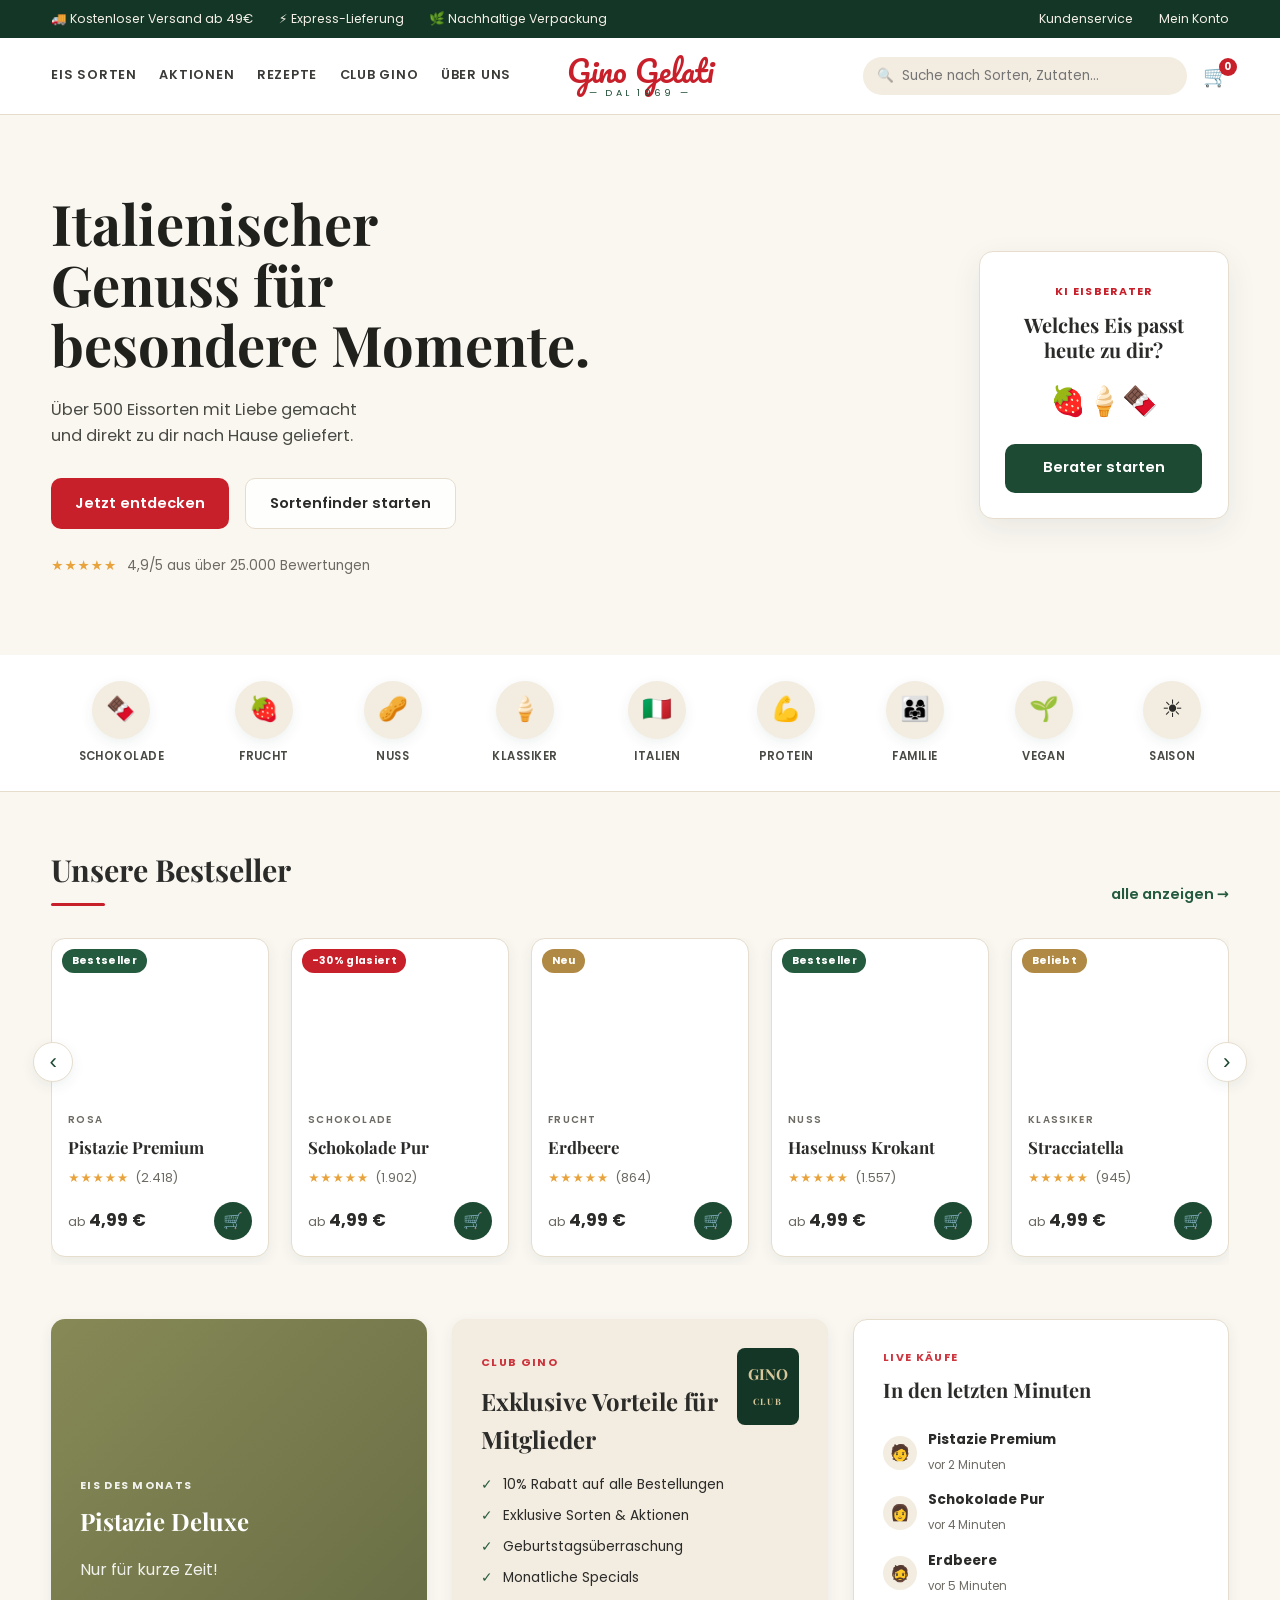
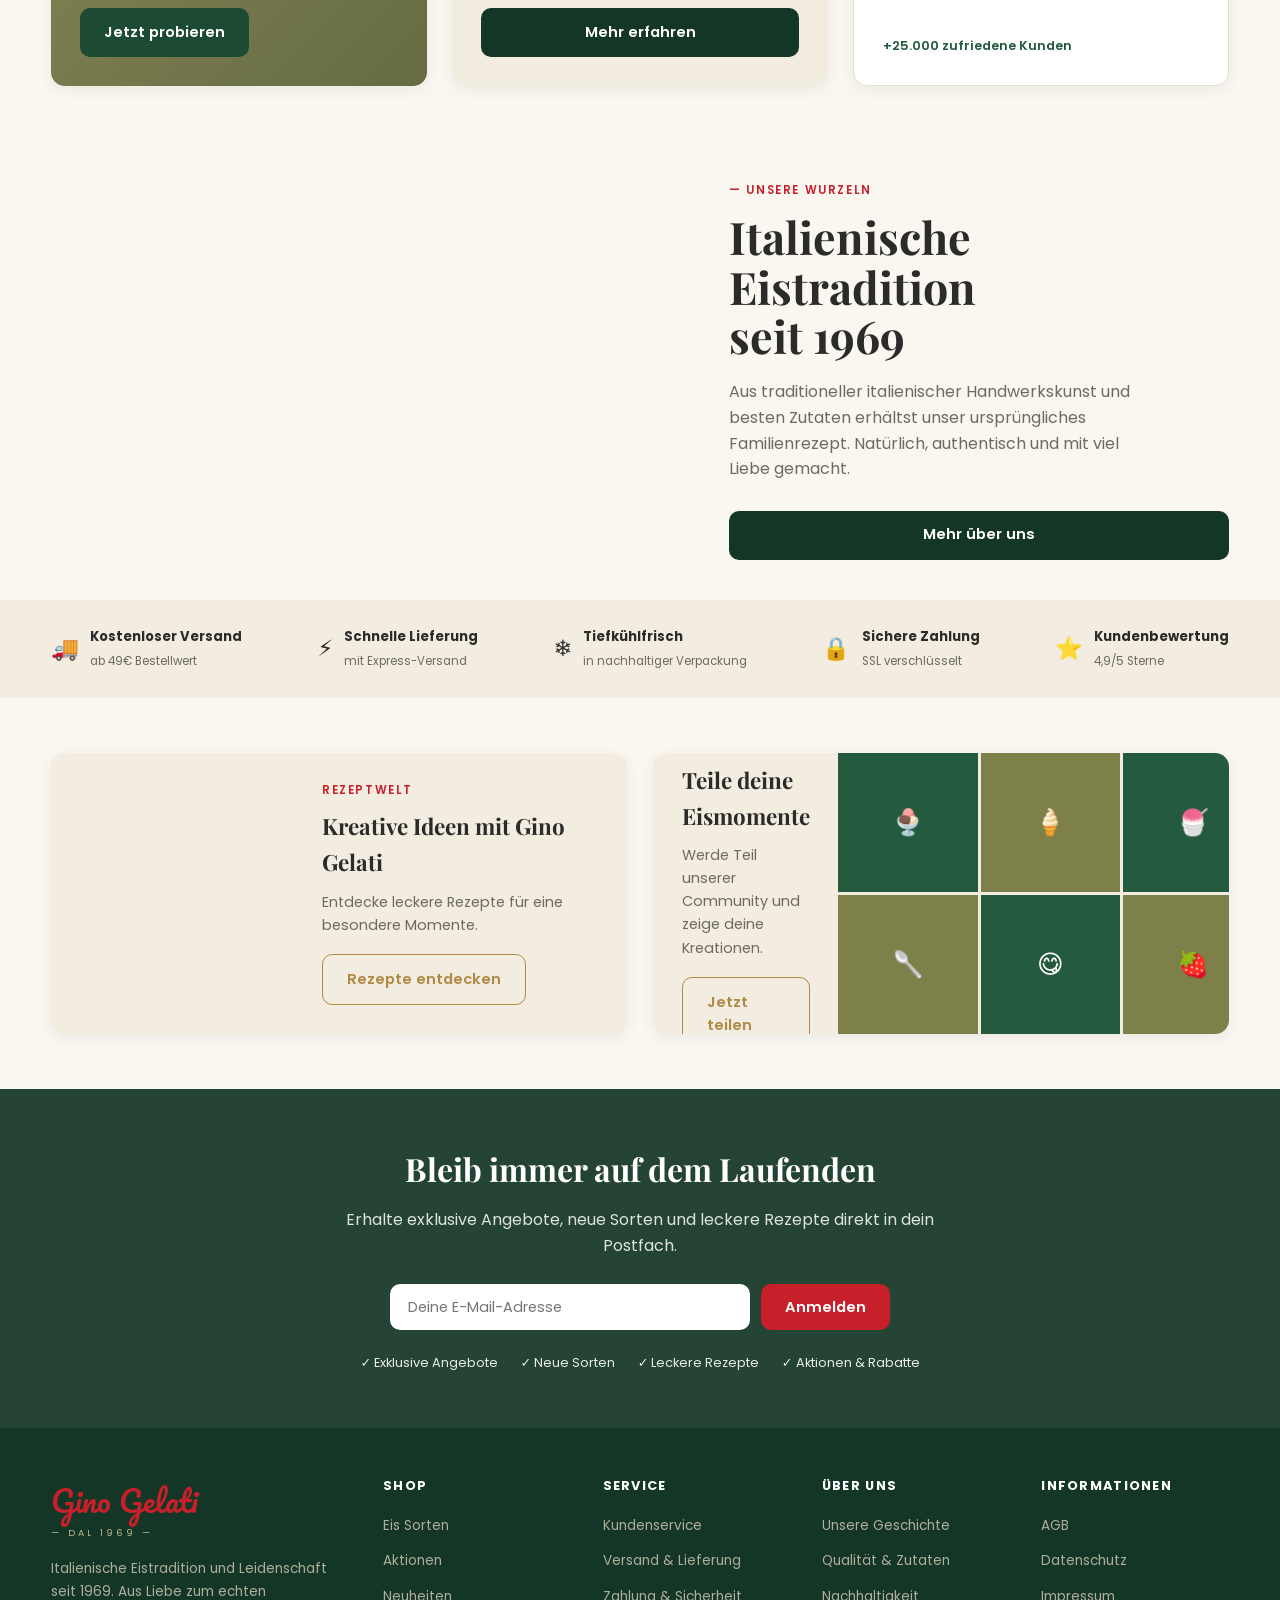
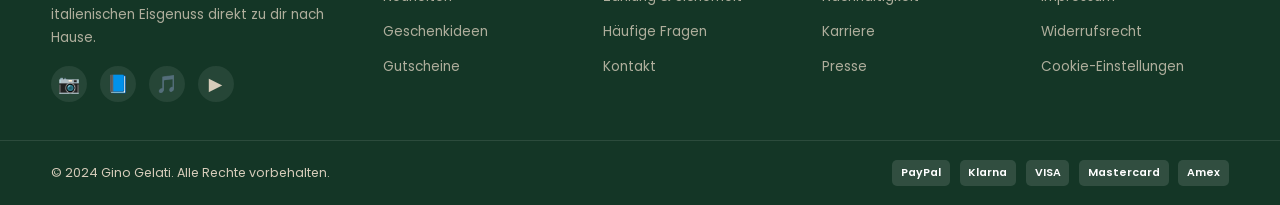
==== index.html @ d96303a2 "Baue Gino-Gelati-Startseite nach Designvorlage - Topbar, Header mit Logo, Navigation, Suche und Ware" ====
<!DOCTYPE html>
<html lang="de">
<head>
  <meta charset="UTF-8" />
  <meta name="viewport" content="width=device-width, initial-scale=1.0" />
  <title>Gino Gelati – Italienischer Genuss für besondere Momente</title>
  <meta name="description" content="Über 500 Eissorten mit Liebe gemacht und direkt zu dir nach Hause geliefert. Italienische Eistradition seit 1969." />
  <link rel="preconnect" href="https://fonts.googleapis.com" />
  <link rel="preconnect" href="https://fonts.gstatic.com" crossorigin />
  <link href="https://fonts.googleapis.com/css2?family=Pacifico&family=Playfair+Display:ital,wght@0,500;0,600;0,700;0,800;1,500&family=Poppins:wght@300;400;500;600;700&display=swap" rel="stylesheet" />
  <link rel="stylesheet" href="styles.css" />
</head>
<body>

  <!-- ===================== TOP BAR ===================== -->
  <div class="topbar">
    <div class="container topbar__inner">
      <ul class="topbar__left">
        <li>🚚 Kostenloser Versand ab 49€</li>
        <li>⚡ Express-Lieferung</li>
        <li>🌿 Nachhaltige Verpackung</li>
      </ul>
      <ul class="topbar__right">
        <li><a href="#">Kundenservice</a></li>
        <li><a href="#">Mein Konto</a></li>
      </ul>
    </div>
  </div>

  <!-- ===================== HEADER ===================== -->
  <header class="header">
    <div class="container header__inner">
      <button class="header__burger" aria-label="Menü öffnen" id="burger">
        <span></span><span></span><span></span>
      </button>

      <nav class="mainnav" id="mainnav">
        <a href="#">Eis Sorten</a>
        <a href="#">Aktionen</a>
        <a href="#">Rezepte</a>
        <a href="#">Club Gino</a>
        <a href="#">Über uns</a>
      </nav>

      <a href="#" class="logo">
        <span class="logo__name">Gino Gelati</span>
        <span class="logo__sub">— DAL 1969 —</span>
      </a>

      <div class="header__right">
        <form class="search" role="search">
          <span class="search__icon">🔍</span>
          <input type="search" placeholder="Suche nach Sorten, Zutaten…" aria-label="Suche" />
        </form>
        <button class="cart" aria-label="Warenkorb">
          🛒<span class="cart__badge" id="cartBadge">0</span>
        </button>
      </div>
    </div>
  </header>

  <!-- ===================== HERO ===================== -->
  <section class="hero">
    <div class="hero__media" role="img" aria-label="Eisbecher mit Pistazien und Erdbeeren"></div>
    <div class="container hero__inner">
      <div class="hero__content">
        <h1 class="hero__title">Italienischer<br />Genuss für<br />besondere Momente.</h1>
        <p class="hero__text">Über 500 Eissorten mit Liebe gemacht<br />und direkt zu dir nach Hause geliefert.</p>
        <div class="hero__actions">
          <a href="#" class="btn btn--red">Jetzt entdecken</a>
          <a href="#" class="btn btn--ghost">Sortenfinder starten</a>
        </div>
        <div class="hero__rating">
          <span class="stars">★★★★★</span>
          <span>4,9/5 aus über 25.000 Bewertungen</span>
        </div>
      </div>

      <aside class="aicard">
        <span class="aicard__tag">KI Eisberater</span>
        <h3 class="aicard__title">Welches Eis passt heute zu dir?</h3>
        <div class="aicard__emoji">🍓🍦🍫</div>
        <a href="#" class="btn btn--green btn--block">Berater starten</a>
      </aside>
    </div>
  </section>

  <!-- ===================== CATEGORIES ===================== -->
  <section class="cats">
    <div class="container cats__inner">
      <a class="cat" href="#"><span class="cat__icon">🍫</span><span class="cat__label">Schokolade</span></a>
      <a class="cat" href="#"><span class="cat__icon">🍓</span><span class="cat__label">Frucht</span></a>
      <a class="cat" href="#"><span class="cat__icon">🥜</span><span class="cat__label">Nuss</span></a>
      <a class="cat" href="#"><span class="cat__icon">🍦</span><span class="cat__label">Klassiker</span></a>
      <a class="cat" href="#"><span class="cat__icon">🇮🇹</span><span class="cat__label">Italien</span></a>
      <a class="cat" href="#"><span class="cat__icon">💪</span><span class="cat__label">Protein</span></a>
      <a class="cat" href="#"><span class="cat__icon">👨‍👩‍👧</span><span class="cat__label">Familie</span></a>
      <a class="cat" href="#"><span class="cat__icon">🌱</span><span class="cat__label">Vegan</span></a>
      <a class="cat" href="#"><span class="cat__icon">☀️</span><span class="cat__label">Saison</span></a>
    </div>
  </section>

  <!-- ===================== BESTSELLER ===================== -->
  <section class="section bestseller">
    <div class="container">
      <div class="section__head">
        <h2 class="section__title">Unsere Bestseller</h2>
        <a href="#" class="section__link">alle anzeigen →</a>
      </div>

      <div class="carousel">
        <button class="carousel__arrow carousel__arrow--prev" aria-label="Zurück" id="prevBtn">‹</button>
        <div class="carousel__track" id="track">

          <article class="product">
            <div class="product__media product__media--pistazie">
              <span class="badge badge--green">Bestseller</span>
            </div>
            <div class="product__body">
              <span class="product__cat">ROSA</span>
              <h3 class="product__name">Pistazie Premium</h3>
              <div class="product__rating"><span class="stars">★★★★★</span><span class="product__count">(2.418)</span></div>
              <div class="product__foot">
                <span class="product__price">ab <strong>4,99 €</strong></span>
                <button class="addbtn" aria-label="In den Warenkorb">🛒</button>
              </div>
            </div>
          </article>

          <article class="product">
            <div class="product__media product__media--schoko">
              <span class="badge badge--red">-30% glasiert</span>
            </div>
            <div class="product__body">
              <span class="product__cat">SCHOKOLADE</span>
              <h3 class="product__name">Schokolade Pur</h3>
              <div class="product__rating"><span class="stars">★★★★★</span><span class="product__count">(1.902)</span></div>
              <div class="product__foot">
                <span class="product__price">ab <strong>4,99 €</strong></span>
                <button class="addbtn" aria-label="In den Warenkorb">🛒</button>
              </div>
            </div>
          </article>

          <article class="product">
            <div class="product__media product__media--erdbeere">
              <span class="badge badge--gold">Neu</span>
            </div>
            <div class="product__body">
              <span class="product__cat">FRUCHT</span>
              <h3 class="product__name">Erdbeere</h3>
              <div class="product__rating"><span class="stars">★★★★★</span><span class="product__count">(864)</span></div>
              <div class="product__foot">
                <span class="product__price">ab <strong>4,99 €</strong></span>
                <button class="addbtn" aria-label="In den Warenkorb">🛒</button>
              </div>
            </div>
          </article>

          <article class="product">
            <div class="product__media product__media--haselnuss">
              <span class="badge badge--green">Bestseller</span>
            </div>
            <div class="product__body">
              <span class="product__cat">NUSS</span>
              <h3 class="product__name">Haselnuss Krokant</h3>
              <div class="product__rating"><span class="stars">★★★★★</span><span class="product__count">(1.557)</span></div>
              <div class="product__foot">
                <span class="product__price">ab <strong>4,99 €</strong></span>
                <button class="addbtn" aria-label="In den Warenkorb">🛒</button>
              </div>
            </div>
          </article>

          <article class="product">
            <div class="product__media product__media--stracciatella">
              <span class="badge badge--gold">Beliebt</span>
            </div>
            <div class="product__body">
              <span class="product__cat">KLASSIKER</span>
              <h3 class="product__name">Stracciatella</h3>
              <div class="product__rating"><span class="stars">★★★★★</span><span class="product__count">(945)</span></div>
              <div class="product__foot">
                <span class="product__price">ab <strong>4,99 €</strong></span>
                <button class="addbtn" aria-label="In den Warenkorb">🛒</button>
              </div>
            </div>
          </article>

        </div>
        <button class="carousel__arrow carousel__arrow--next" aria-label="Weiter" id="nextBtn">›</button>
      </div>
    </div>
  </section>

  <!-- ===================== THREE FEATURE CARDS ===================== -->
  <section class="section feature3">
    <div class="container feature3__grid">

      <div class="fcard fcard--month">
        <span class="fcard__tag">Eis des Monats</span>
        <h3 class="fcard__title">Pistazie Deluxe</h3>
        <p class="fcard__sub">Nur für kurze Zeit!</p>
        <a href="#" class="btn btn--green">Jetzt probieren</a>
      </div>

      <div class="fcard fcard--club">
        <div class="club__head">
          <div>
            <span class="fcard__tag fcard__tag--dark">Club Gino</span>
            <h3 class="fcard__title fcard__title--dark">Exklusive Vorteile für Mitglieder</h3>
          </div>
          <div class="club__card">GINO<br><small>CLUB</small></div>
        </div>
        <ul class="club__list">
          <li>10% Rabatt auf alle Bestellungen</li>
          <li>Exklusive Sorten &amp; Aktionen</li>
          <li>Geburtstagsüberraschung</li>
          <li>Monatliche Specials</li>
        </ul>
        <a href="#" class="btn btn--dark">Mehr erfahren</a>
      </div>

      <div class="fcard fcard--live">
        <span class="fcard__tag fcard__tag--dark">Live Käufe</span>
        <h3 class="fcard__title fcard__title--dark fcard__title--sm">In den letzten Minuten</h3>
        <ul class="live__list">
          <li><span class="live__avatar">🧑</span><div><strong>Pistazie Premium</strong><small>vor 2 Minuten</small></div></li>
          <li><span class="live__avatar">👩</span><div><strong>Schokolade Pur</strong><small>vor 4 Minuten</small></div></li>
          <li><span class="live__avatar">🧔</span><div><strong>Erdbeere</strong><small>vor 5 Minuten</small></div></li>
        </ul>
        <p class="live__foot">+25.000 zufriedene Kunden</p>
      </div>

    </div>
  </section>

  <!-- ===================== ITALIAN TRADITION ===================== -->
  <section class="tradition">
    <div class="container tradition__grid">
      <div class="tradition__media" role="img" aria-label="Italienische Küste"></div>
      <div class="tradition__content">
        <span class="eyebrow">— Unsere Wurzeln</span>
        <h2 class="tradition__title">Italienische<br />Eistradition<br />seit 1969</h2>
        <p class="tradition__text">Aus traditioneller italienischer Handwerkskunst und besten Zutaten erhältst unser ursprüngliches Familienrezept. Natürlich, authentisch und mit viel Liebe gemacht.</p>
        <a href="#" class="btn btn--dark">Mehr über uns</a>
      </div>
    </div>
  </section>

  <!-- ===================== TRUST BAR ===================== -->
  <section class="trust">
    <div class="container trust__inner">
      <div class="trust__item"><span class="trust__icon">🚚</span><div><strong>Kostenloser Versand</strong><small>ab 49€ Bestellwert</small></div></div>
      <div class="trust__item"><span class="trust__icon">⚡</span><div><strong>Schnelle Lieferung</strong><small>mit Express-Versand</small></div></div>
      <div class="trust__item"><span class="trust__icon">❄️</span><div><strong>Tiefkühlfrisch</strong><small>in nachhaltiger Verpackung</small></div></div>
      <div class="trust__item"><span class="trust__icon">🔒</span><div><strong>Sichere Zahlung</strong><small>SSL verschlüsselt</small></div></div>
      <div class="trust__item"><span class="trust__icon">⭐</span><div><strong>Kundenbewertung</strong><small>4,9/5 Sterne</small></div></div>
    </div>
  </section>

  <!-- ===================== RECIPES & COMMUNITY ===================== -->
  <section class="section reccom">
    <div class="container reccom__grid">

      <div class="reccard reccard--recipes">
        <div class="reccard__media reccard__media--recipes"></div>
        <div class="reccard__body">
          <span class="eyebrow">Rezeptwelt</span>
          <h3 class="reccard__title">Kreative Ideen mit Gino Gelati</h3>
          <p>Entdecke leckere Rezepte für eine besondere Momente.</p>
          <a href="#" class="btn btn--outline-gold">Rezepte entdecken</a>
        </div>
      </div>

      <div class="reccard reccard--community">
        <div class="reccard__body">
          <span class="eyebrow">Community</span>
          <h3 class="reccard__title">Teile deine Eismomente</h3>
          <p>Werde Teil unserer Community und zeige deine Kreationen.</p>
          <a href="#" class="btn btn--outline-gold">Jetzt teilen</a>
        </div>
        <div class="reccard__gallery">
          <span>🍨</span><span>🍦</span><span>🍧</span>
          <span>🥄</span><span>😋</span><span>🍓</span>
        </div>
      </div>

    </div>
  </section>

  <!-- ===================== NEWSLETTER ===================== -->
  <section class="newsletter">
    <div class="container newsletter__inner">
      <h2 class="newsletter__title">Bleib immer auf dem Laufenden</h2>
      <p class="newsletter__text">Erhalte exklusive Angebote, neue Sorten und leckere Rezepte direkt in dein Postfach.</p>
      <form class="newsletter__form" onsubmit="return false;">
        <input type="email" placeholder="Deine E-Mail-Adresse" aria-label="E-Mail-Adresse" />
        <button type="submit" class="btn btn--red">Anmelden</button>
      </form>
      <ul class="newsletter__tags">
        <li>✓ Exklusive Angebote</li>
        <li>✓ Neue Sorten</li>
        <li>✓ Leckere Rezepte</li>
        <li>✓ Aktionen &amp; Rabatte</li>
      </ul>
    </div>
  </section>

  <!-- ===================== FOOTER ===================== -->
  <footer class="footer">
    <div class="container footer__top">
      <div class="footer__brand">
        <span class="logo__name logo__name--light">Gino Gelati</span>
        <span class="logo__sub logo__sub--light">— DAL 1969 —</span>
        <p class="footer__desc">Italienische Eistradition und Leidenschaft seit 1969. Aus Liebe zum echten italienischen Eisgenuss direkt zu dir nach Hause.</p>
        <div class="footer__social">
          <a href="#" aria-label="Instagram">📷</a>
          <a href="#" aria-label="Facebook">📘</a>
          <a href="#" aria-label="TikTok">🎵</a>
          <a href="#" aria-label="YouTube">▶️</a>
        </div>
      </div>

      <div class="footer__col">
        <h4>Shop</h4>
        <ul>
          <li><a href="#">Eis Sorten</a></li>
          <li><a href="#">Aktionen</a></li>
          <li><a href="#">Neuheiten</a></li>
          <li><a href="#">Geschenkideen</a></li>
          <li><a href="#">Gutscheine</a></li>
        </ul>
      </div>

      <div class="footer__col">
        <h4>Service</h4>
        <ul>
          <li><a href="#">Kundenservice</a></li>
          <li><a href="#">Versand &amp; Lieferung</a></li>
          <li><a href="#">Zahlung &amp; Sicherheit</a></li>
          <li><a href="#">Häufige Fragen</a></li>
          <li><a href="#">Kontakt</a></li>
        </ul>
      </div>

      <div class="footer__col">
        <h4>Über uns</h4>
        <ul>
          <li><a href="#">Unsere Geschichte</a></li>
          <li><a href="#">Qualität &amp; Zutaten</a></li>
          <li><a href="#">Nachhaltigkeit</a></li>
          <li><a href="#">Karriere</a></li>
          <li><a href="#">Presse</a></li>
        </ul>
      </div>

      <div class="footer__col">
        <h4>Informationen</h4>
        <ul>
          <li><a href="#">AGB</a></li>
          <li><a href="#">Datenschutz</a></li>
          <li><a href="#">Impressum</a></li>
          <li><a href="#">Widerrufsrecht</a></li>
          <li><a href="#">Cookie-Einstellungen</a></li>
        </ul>
      </div>
    </div>

    <div class="footer__bottom">
      <div class="container footer__bottom-inner">
        <p>© 2024 Gino Gelati. Alle Rechte vorbehalten.</p>
        <div class="footer__pay">
          <span>PayPal</span><span>Klarna</span><span>VISA</span><span>Mastercard</span><span>Amex</span>
        </div>
      </div>
    </div>
  </footer>

  <script src="script.js"></script>
</body>
</html>
---- styles.css ----
/* ===================== TOKENS / RESET ===================== */
:root {
  --green-900: #143626;
  --green-800: #1c4a32;
  --green-700: #245a3d;
  --green-600: #2f7049;
  --red: #c8202b;
  --red-dark: #a81824;
  --gold: #b08a45;
  --olive: #7d8049;
  --cream: #faf7f1;
  --cream-2: #f3ece0;
  --cream-3: #ece3d3;
  --ink: #2b2b29;
  --muted: #6c6a63;
  --line: #e6ddcd;
  --star: #e8a33d;
  --radius: 14px;
  --shadow: 0 10px 30px rgba(20, 54, 38, .08);
  --shadow-sm: 0 4px 14px rgba(20, 54, 38, .07);
}

* { margin: 0; padding: 0; box-sizing: border-box; }

html { scroll-behavior: smooth; }

body {
  font-family: 'Poppins', system-ui, sans-serif;
  color: var(--ink);
  background: var(--cream);
  line-height: 1.6;
  -webkit-font-smoothing: antialiased;
}

a { color: inherit; text-decoration: none; }
ul { list-style: none; }
img { max-width: 100%; display: block; }

.container { width: min(1200px, 92%); margin-inline: auto; }

h1, h2, h3, h4, .logo__name { font-family: 'Playfair Display', serif; }

.stars { color: var(--star); letter-spacing: 1px; }

.eyebrow {
  font-size: .72rem; letter-spacing: .14em; text-transform: uppercase;
  color: var(--red); font-weight: 600;
}

/* ===================== BUTTONS ===================== */
.btn {
  display: inline-flex; align-items: center; justify-content: center;
  gap: .5rem; padding: .8rem 1.5rem; border-radius: 10px;
  font-weight: 600; font-size: .92rem; cursor: pointer; border: none;
  transition: transform .15s ease, background .2s ease, color .2s ease;
  font-family: 'Poppins', sans-serif;
}
.btn:hover { transform: translateY(-2px); }
.btn--red { background: var(--red); color: #fff; }
.btn--red:hover { background: var(--red-dark); }
.btn--green { background: var(--green-800); color: #fff; }
.btn--green:hover { background: var(--green-700); }
.btn--dark { background: var(--green-900); color: #fff; }
.btn--ghost { background: rgba(255,255,255,.85); color: var(--ink); border: 1px solid var(--line); }
.btn--outline-gold { background: transparent; color: var(--gold); border: 1.5px solid var(--gold); }
.btn--outline-gold:hover { background: var(--gold); color: #fff; }
.btn--block { width: 100%; }

/* ===================== TOPBAR ===================== */
.topbar { background: var(--green-900); color: #f4efe6; font-size: .78rem; }
.topbar__inner { display: flex; justify-content: space-between; align-items: center; height: 38px; }
.topbar__left, .topbar__right { display: flex; gap: 1.6rem; }
.topbar__right a:hover { color: #fff; text-decoration: underline; }
@media (max-width: 760px){ .topbar__left li:nth-child(n+2){ display:none; } }

/* ===================== HEADER ===================== */
.header { background: #fff; border-bottom: 1px solid var(--line); position: sticky; top: 0; z-index: 50; }
.header__inner {
  display: grid; grid-template-columns: 1fr auto 1fr; align-items: center;
  height: 76px; gap: 1rem;
}
.mainnav { display: flex; gap: 1.4rem; font-size: .8rem; font-weight: 600; letter-spacing: .06em; text-transform: uppercase; }
.mainnav a { color: #3a3a36; padding: .3rem 0; border-bottom: 2px solid transparent; }
.mainnav a:hover { color: var(--red); border-color: var(--red); }

.logo { text-align: center; line-height: 1; }
.logo__name { font-family: 'Pacifico', cursive; color: var(--red); font-size: 1.9rem; }
.logo__sub { display: block; font-size: .58rem; letter-spacing: .35em; color: var(--green-800); margin-top: 2px; }

.header__right { display: flex; align-items: center; justify-content: flex-end; gap: 1rem; }
.search { display: flex; align-items: center; gap: .5rem; background: var(--cream-2); border-radius: 30px; padding: .5rem .9rem; min-width: 230px; }
.search input { border: none; background: none; outline: none; width: 100%; font-size: .85rem; font-family: inherit; }
.search__icon { opacity: .5; font-size: .85rem; }
.cart { position: relative; background: none; border: none; font-size: 1.3rem; cursor: pointer; }
.cart__badge {
  position: absolute; top: -6px; right: -8px; background: var(--red); color: #fff;
  font-size: .65rem; font-weight: 700; width: 18px; height: 18px; border-radius: 50%;
  display: grid; place-items: center; font-family: 'Poppins', sans-serif;
}
.header__burger { display: none; flex-direction: column; gap: 4px; background: none; border: none; cursor: pointer; }
.header__burger span { width: 24px; height: 2px; background: var(--ink); border-radius: 2px; }

/* ===================== HERO ===================== */
.hero { position: relative; background: var(--cream); }
.hero__media {
  position: absolute; inset: 0; left: 38%;
  background: url("https://images.unsplash.com/photo-1501443762994-82bd5dace89a?auto=format&fit=crop&w=1200&q=80") center/cover;
}
.hero__media::after { content: ""; position: absolute; inset: 0; background: linear-gradient(90deg, var(--cream) 8%, rgba(250,247,241,.35) 40%, transparent 70%); }
.hero__inner { position: relative; display: grid; grid-template-columns: 1fr auto; align-items: center; min-height: 540px; padding: 3rem 0; gap: 2rem; }
.hero__content { max-width: 540px; }
.hero__title { font-size: clamp(2.2rem, 4.4vw, 3.5rem); line-height: 1.08; font-weight: 700; color: #20211d; }
.hero__text { margin: 1.4rem 0 1.8rem; color: #4a4a44; font-size: 1.02rem; }
.hero__actions { display: flex; gap: 1rem; flex-wrap: wrap; }
.hero__rating { display: flex; align-items: center; gap: .6rem; margin-top: 1.6rem; font-size: .85rem; color: var(--muted); }

.aicard {
  background: #fff; border: 1px solid var(--line); border-radius: var(--radius);
  box-shadow: var(--shadow); padding: 1.6rem; width: 250px; text-align: center;
}
.aicard__tag { font-size: .68rem; letter-spacing: .12em; text-transform: uppercase; color: var(--red); font-weight: 700; }
.aicard__title { font-size: 1.25rem; margin: .6rem 0 1rem; line-height: 1.25; }
.aicard__emoji { font-size: 1.8rem; margin-bottom: 1.2rem; }

/* ===================== CATEGORIES ===================== */
.cats { background: #fff; border-bottom: 1px solid var(--line); padding: 1.6rem 0; }
.cats__inner { display: flex; justify-content: space-between; gap: 1rem; flex-wrap: wrap; }
.cat { display: flex; flex-direction: column; align-items: center; gap: .5rem; flex: 1 1 auto; }
.cat__icon {
  width: 58px; height: 58px; border-radius: 50%; background: var(--cream-2);
  display: grid; place-items: center; font-size: 1.5rem; box-shadow: var(--shadow-sm);
  transition: transform .15s ease;
}
.cat:hover .cat__icon { transform: translateY(-3px) scale(1.05); }
.cat__label { font-size: .72rem; font-weight: 600; letter-spacing: .04em; text-transform: uppercase; color: #4a4a44; }

/* ===================== SECTION COMMON ===================== */
.section { padding: 3.4rem 0; }
.section__head { display: flex; justify-content: space-between; align-items: flex-end; margin-bottom: 2rem; }
.section__title { font-size: 1.9rem; position: relative; }
.section__title::after { content: ""; display: block; width: 54px; height: 3px; background: var(--red); border-radius: 2px; margin-top: .5rem; }
.section__link { color: var(--green-700); font-weight: 600; font-size: .9rem; }
.section__link:hover { color: var(--red); }

/* ===================== BESTSELLER CAROUSEL ===================== */
.carousel { position: relative; }
.carousel__track { display: grid; grid-auto-flow: column; grid-auto-columns: calc((100% - 4 * 1.4rem) / 5); gap: 1.4rem; overflow-x: auto; scroll-behavior: smooth; scrollbar-width: none; padding-bottom: .5rem; }
.carousel__track::-webkit-scrollbar { display: none; }
.carousel__arrow {
  position: absolute; top: 38%; transform: translateY(-50%); z-index: 5;
  width: 40px; height: 40px; border-radius: 50%; border: 1px solid var(--line);
  background: #fff; box-shadow: var(--shadow-sm); font-size: 1.4rem; line-height: 1;
  cursor: pointer; color: var(--green-800);
}
.carousel__arrow--prev { left: -18px; }
.carousel__arrow--next { right: -18px; }

.product { background: #fff; border: 1px solid var(--line); border-radius: var(--radius); overflow: hidden; box-shadow: var(--shadow-sm); transition: transform .15s ease, box-shadow .2s ease; }
.product:hover { transform: translateY(-4px); box-shadow: var(--shadow); }
.product__media { position: relative; height: 150px; background-size: cover; background-position: center; }
.product__media--pistazie { background-image: url("https://images.unsplash.com/photo-1567206563064-6f60f40a2b57?auto=format&fit=crop&w=500&q=80"); }
.product__media--schoko { background-image: url("https://images.unsplash.com/photo-1563805042-7684c019e1cb?auto=format&fit=crop&w=500&q=80"); }
.product__media--erdbeere { background-image: url("https://images.unsplash.com/photo-1488900128323-21503983a07e?auto=format&fit=crop&w=500&q=80"); }
.product__media--haselnuss { background-image: url("https://images.unsplash.com/photo-1497034825429-c343d7c6a68f?auto=format&fit=crop&w=500&q=80"); }
.product__media--stracciatella { background-image: url("https://images.unsplash.com/photo-1576506295286-5cda18df43e7?auto=format&fit=crop&w=500&q=80"); }
.badge { position: absolute; top: 10px; left: 10px; font-size: .65rem; font-weight: 700; padding: .25rem .6rem; border-radius: 20px; color: #fff; letter-spacing: .03em; }
.badge--green { background: var(--green-700); }
.badge--red { background: var(--red); }
.badge--gold { background: var(--gold); }
.product__body { padding: 1rem; }
.product__cat { font-size: .62rem; letter-spacing: .12em; color: var(--muted); font-weight: 600; }
.product__name { font-size: 1.05rem; margin: .25rem 0 .4rem; }
.product__rating { display: flex; align-items: center; gap: .4rem; font-size: .78rem; }
.product__count { color: var(--muted); }
.product__foot { display: flex; justify-content: space-between; align-items: center; margin-top: .9rem; }
.product__price { font-size: .8rem; color: var(--muted); }
.product__price strong { color: var(--ink); font-size: 1.05rem; }
.addbtn { width: 38px; height: 38px; border-radius: 50%; border: none; background: var(--green-800); color: #fff; cursor: pointer; font-size: 1rem; transition: background .2s ease, transform .15s ease; }
.addbtn:hover { background: var(--green-700); transform: scale(1.08); }

/* ===================== THREE FEATURE CARDS ===================== */
.feature3 { padding-top: 0; }
.feature3__grid { display: grid; grid-template-columns: 1fr 1fr 1fr; gap: 1.6rem; }
.fcard { border-radius: var(--radius); padding: 1.8rem; box-shadow: var(--shadow-sm); display: flex; flex-direction: column; }
.fcard__tag { font-size: .68rem; letter-spacing: .12em; text-transform: uppercase; font-weight: 700; color: #fff; opacity: .9; }
.fcard__tag--dark { color: var(--red); }
.fcard__title { font-size: 1.5rem; margin: .5rem 0 1rem; color: #fff; }
.fcard__title--dark { color: var(--ink); }
.fcard__title--sm { font-size: 1.25rem; }

.fcard--month {
  background: linear-gradient(135deg, rgba(125,128,73,.92), rgba(90,95,52,.92)),
    url("https://images.unsplash.com/photo-1497034825429-c343d7c6a68f?auto=format&fit=crop&w=600&q=80") center/cover;
  color: #fff; justify-content: flex-end; min-height: 230px;
}
.fcard--month .btn { align-self: flex-start; margin-top: .6rem; }
.fcard__sub { margin-bottom: 1rem; opacity: .9; }

.fcard--club { background: var(--cream-2); }
.club__head { display: flex; justify-content: space-between; gap: 1rem; }
.club__card { background: var(--green-900); color: #d8c79a; border-radius: 8px; padding: .9rem .7rem; font-family: 'Playfair Display', serif; font-weight: 700; text-align: center; font-size: .95rem; height: fit-content; }
.club__card small { font-size: .55rem; letter-spacing: .2em; }
.club__list { margin: 0 0 1.2rem; display: grid; gap: .55rem; }
.club__list li { position: relative; padding-left: 1.4rem; font-size: .86rem; }
.club__list li::before { content: "✓"; position: absolute; left: 0; color: var(--green-700); font-weight: 700; }

.fcard--live { background: #fff; border: 1px solid var(--line); }
.live__list { display: grid; gap: .8rem; margin: .4rem 0 1rem; }
.live__list li { display: flex; align-items: center; gap: .7rem; }
.live__avatar { width: 34px; height: 34px; border-radius: 50%; background: var(--cream-2); display: grid; place-items: center; font-size: 1rem; }
.live__list strong { display: block; font-size: .86rem; }
.live__list small { color: var(--muted); font-size: .72rem; }
.live__foot { margin-top: auto; font-size: .8rem; color: var(--green-700); font-weight: 600; }

/* ===================== ITALIAN TRADITION ===================== */
.tradition { background: var(--cream); }
.tradition__grid { display: grid; grid-template-columns: 1.15fr 1fr; align-items: stretch; gap: 0; min-height: 460px; }
.tradition__media { border-radius: var(--radius); background: url("https://images.unsplash.com/photo-1523906834658-6e24ef2386f9?auto=format&fit=crop&w=1000&q=80") center/cover; min-height: 380px; margin: 2rem 0; }
.tradition__content { padding: 2.5rem 0 2.5rem 3rem; display: flex; flex-direction: column; justify-content: center; }
.tradition__title { font-size: clamp(2rem, 3.5vw, 2.8rem); line-height: 1.1; margin: .8rem 0 1.2rem; }
.tradition__text { color: var(--muted); max-width: 420px; margin-bottom: 1.8rem; }

/* ===================== TRUST BAR ===================== */
.trust { background: var(--cream-2); }
.trust__inner { display: flex; justify-content: space-between; flex-wrap: wrap; gap: 1.4rem; padding: 1.6rem 0; }
.trust__item { display: flex; align-items: center; gap: .7rem; }
.trust__icon { font-size: 1.4rem; }
.trust__item strong { display: block; font-size: .82rem; }
.trust__item small { color: var(--muted); font-size: .72rem; }

/* ===================== RECIPES & COMMUNITY ===================== */
.reccom__grid { display: grid; grid-template-columns: 1fr 1fr; gap: 1.6rem; }
.reccard { background: var(--cream-2); border-radius: var(--radius); overflow: hidden; display: flex; box-shadow: var(--shadow-sm); }
.reccard--recipes { flex-direction: row; }
.reccard__media--recipes { flex: 0 0 42%; background: url("https://images.unsplash.com/photo-1488900128323-21503983a07e?auto=format&fit=crop&w=600&q=80") center/cover; }
.reccard__body { padding: 1.8rem; display: flex; flex-direction: column; gap: .6rem; justify-content: center; }
.reccard__title { font-size: 1.4rem; }
.reccard__body p { color: var(--muted); font-size: .9rem; }
.reccard__body .btn { align-self: flex-start; margin-top: .5rem; }
.reccard--community { padding: 0; }
.reccard__gallery { flex: 0 0 42%; display: grid; grid-template-columns: 1fr 1fr 1fr; gap: 3px; }
.reccard__gallery span { background: var(--green-700); color: #fff; display: grid; place-items: center; font-size: 1.6rem; aspect-ratio: 1; }
.reccard__gallery span:nth-child(even) { background: var(--olive); }

/* ===================== NEWSLETTER ===================== */
.newsletter {
  background: linear-gradient(rgba(20,54,38,.93), rgba(20,54,38,.93)),
    url("https://images.unsplash.com/photo-1567306301408-9b74779a11af?auto=format&fit=crop&w=1400&q=80") center/cover;
  color: #fff; padding: 3.4rem 0;
}
.newsletter__inner { text-align: center; max-width: 640px; margin-inline: auto; }
.newsletter__title { font-size: 2rem; }
.newsletter__text { margin: .8rem 0 1.6rem; opacity: .85; }
.newsletter__form { display: flex; gap: .7rem; justify-content: center; flex-wrap: wrap; }
.newsletter__form input { flex: 1 1 320px; max-width: 360px; padding: .8rem 1.1rem; border-radius: 10px; border: none; font-family: inherit; font-size: .9rem; }
.newsletter__tags { display: flex; justify-content: center; gap: 1.4rem; flex-wrap: wrap; margin-top: 1.4rem; font-size: .8rem; opacity: .9; }

/* ===================== FOOTER ===================== */
.footer { background: var(--green-900); color: #d6ccba; }
.footer__top { display: grid; grid-template-columns: 1.6fr 1fr 1fr 1fr 1fr; gap: 2rem; padding: 3rem 0 2.4rem; }
.logo__name--light { color: var(--red); }
.logo__sub--light { color: #c4b790; }
.footer__desc { margin: 1rem 0; font-size: .85rem; line-height: 1.7; opacity: .8; max-width: 320px; }
.footer__social { display: flex; gap: .8rem; font-size: 1.1rem; }
.footer__social a { width: 36px; height: 36px; border-radius: 50%; background: rgba(255,255,255,.08); display: grid; place-items: center; transition: background .2s ease; }
.footer__social a:hover { background: rgba(255,255,255,.18); }
.footer__col h4 { color: #fff; font-family: 'Poppins', sans-serif; font-size: .8rem; letter-spacing: .1em; text-transform: uppercase; margin-bottom: 1rem; }
.footer__col ul { display: grid; gap: .6rem; }
.footer__col a { font-size: .85rem; opacity: .8; }
.footer__col a:hover { opacity: 1; color: #fff; }
.footer__bottom { border-top: 1px solid rgba(255,255,255,.1); }
.footer__bottom-inner { display: flex; justify-content: space-between; align-items: center; padding: 1.2rem 0; font-size: .78rem; flex-wrap: wrap; gap: 1rem; }
.footer__pay { display: flex; gap: .6rem; }
.footer__pay span { background: rgba(255,255,255,.12); padding: .25rem .55rem; border-radius: 5px; font-size: .68rem; font-weight: 600; color: #fff; }

/* ===================== RESPONSIVE ===================== */
@media (max-width: 980px){
  .header__inner { grid-template-columns: auto 1fr auto; }
  .header__burger { display: flex; }
  .mainnav { position: absolute; top: 76px; left: 0; right: 0; background: #fff; flex-direction: column; padding: 1rem 6%; gap: .4rem; border-bottom: 1px solid var(--line); transform: translateY(-150%); transition: transform .25s ease; box-shadow: var(--shadow); }
  .mainnav.open { transform: translateY(0); }
  .search { min-width: 0; width: 150px; }
  .hero__media { left: 0; opacity: .35; }
  .hero__media::after { background: linear-gradient(rgba(250,247,241,.4), rgba(250,247,241,.7)); }
  .hero__inner { grid-template-columns: 1fr; }
  .aicard { display: none; }
  .carousel__track { grid-auto-columns: 70%; }
  .feature3__grid { grid-template-columns: 1fr; }
  .tradition__grid { grid-template-columns: 1fr; }
  .tradition__content { padding: 1.5rem 0 2.5rem; }
  .reccom__grid { grid-template-columns: 1fr; }
  .footer__top { grid-template-columns: 1fr 1fr; }
}
@media (max-width: 560px){
  .hero__actions { flex-direction: column; align-items: stretch; }
  .reccard--recipes { flex-direction: column; }
  .reccard__media--recipes { min-height: 180px; }
  .footer__top { grid-template-columns: 1fr; }
  .carousel__track { grid-auto-columns: 85%; }
  .section__title { font-size: 1.5rem; }
}
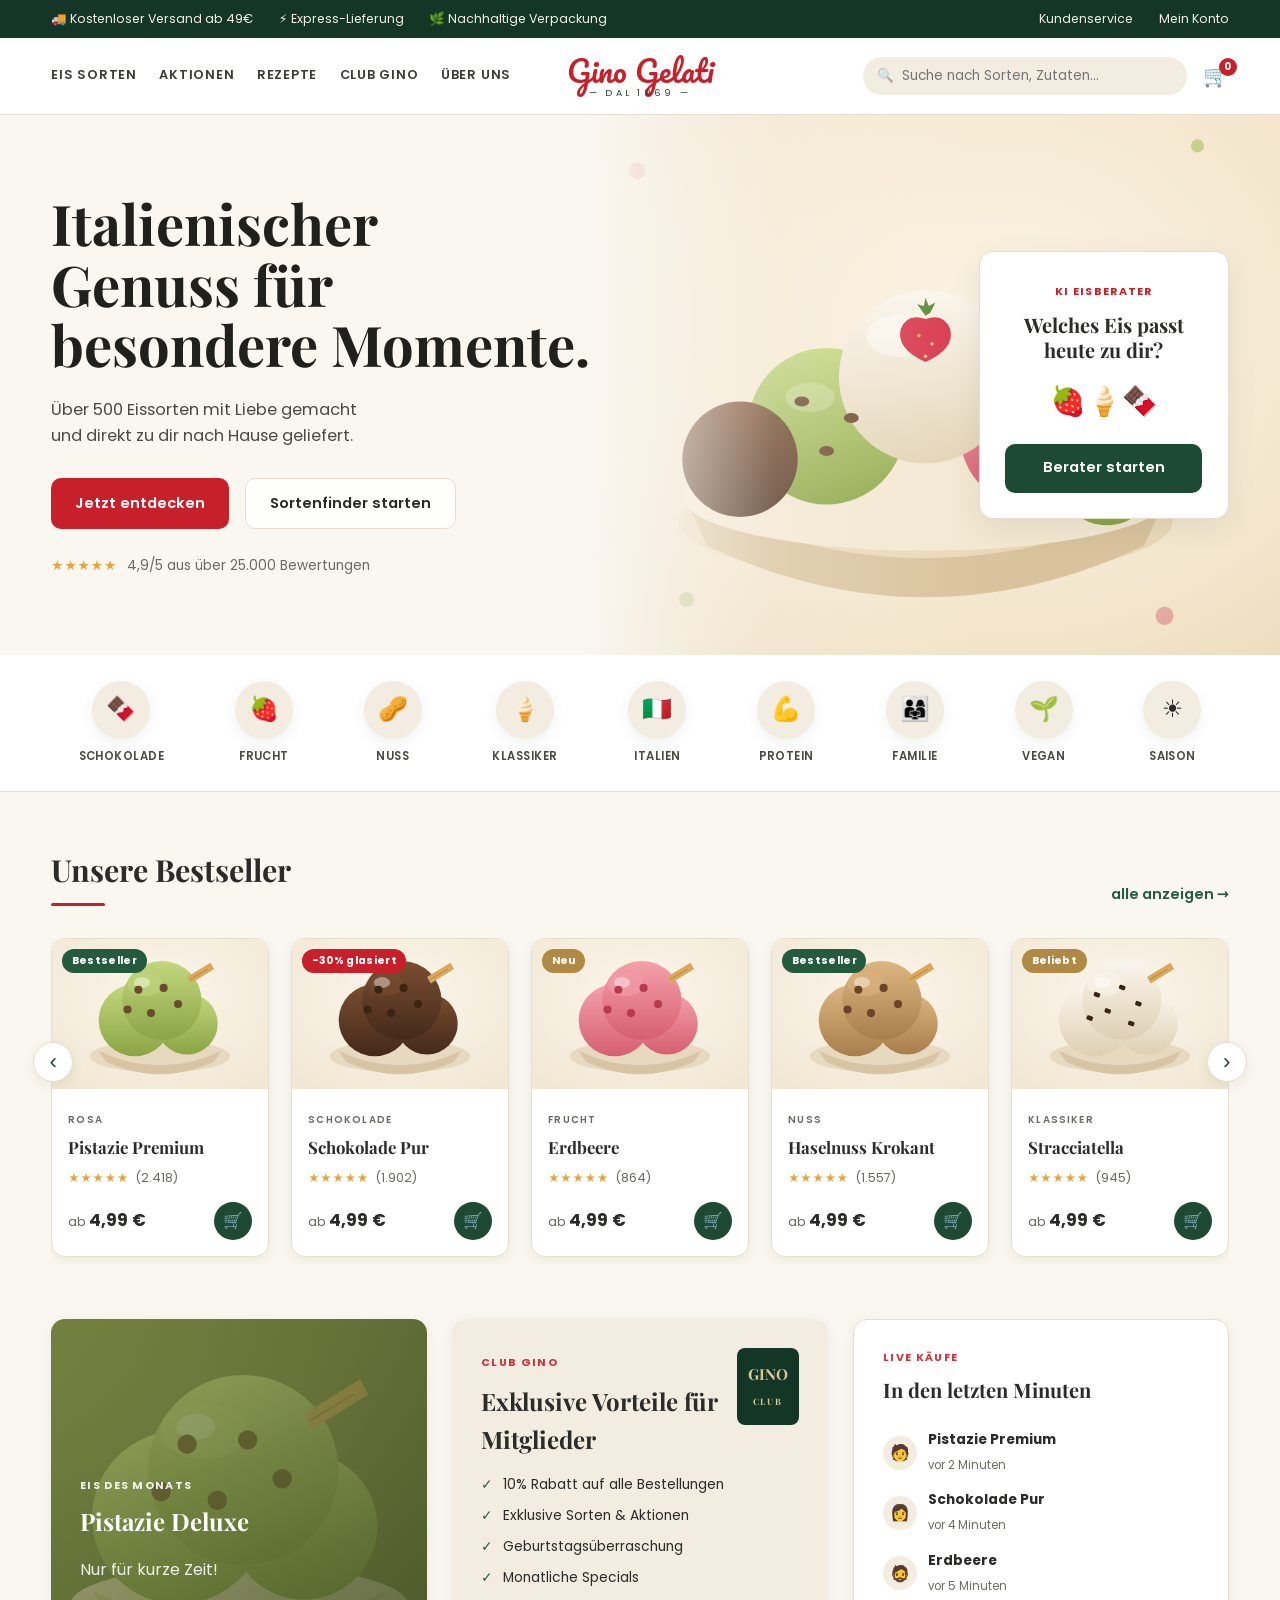
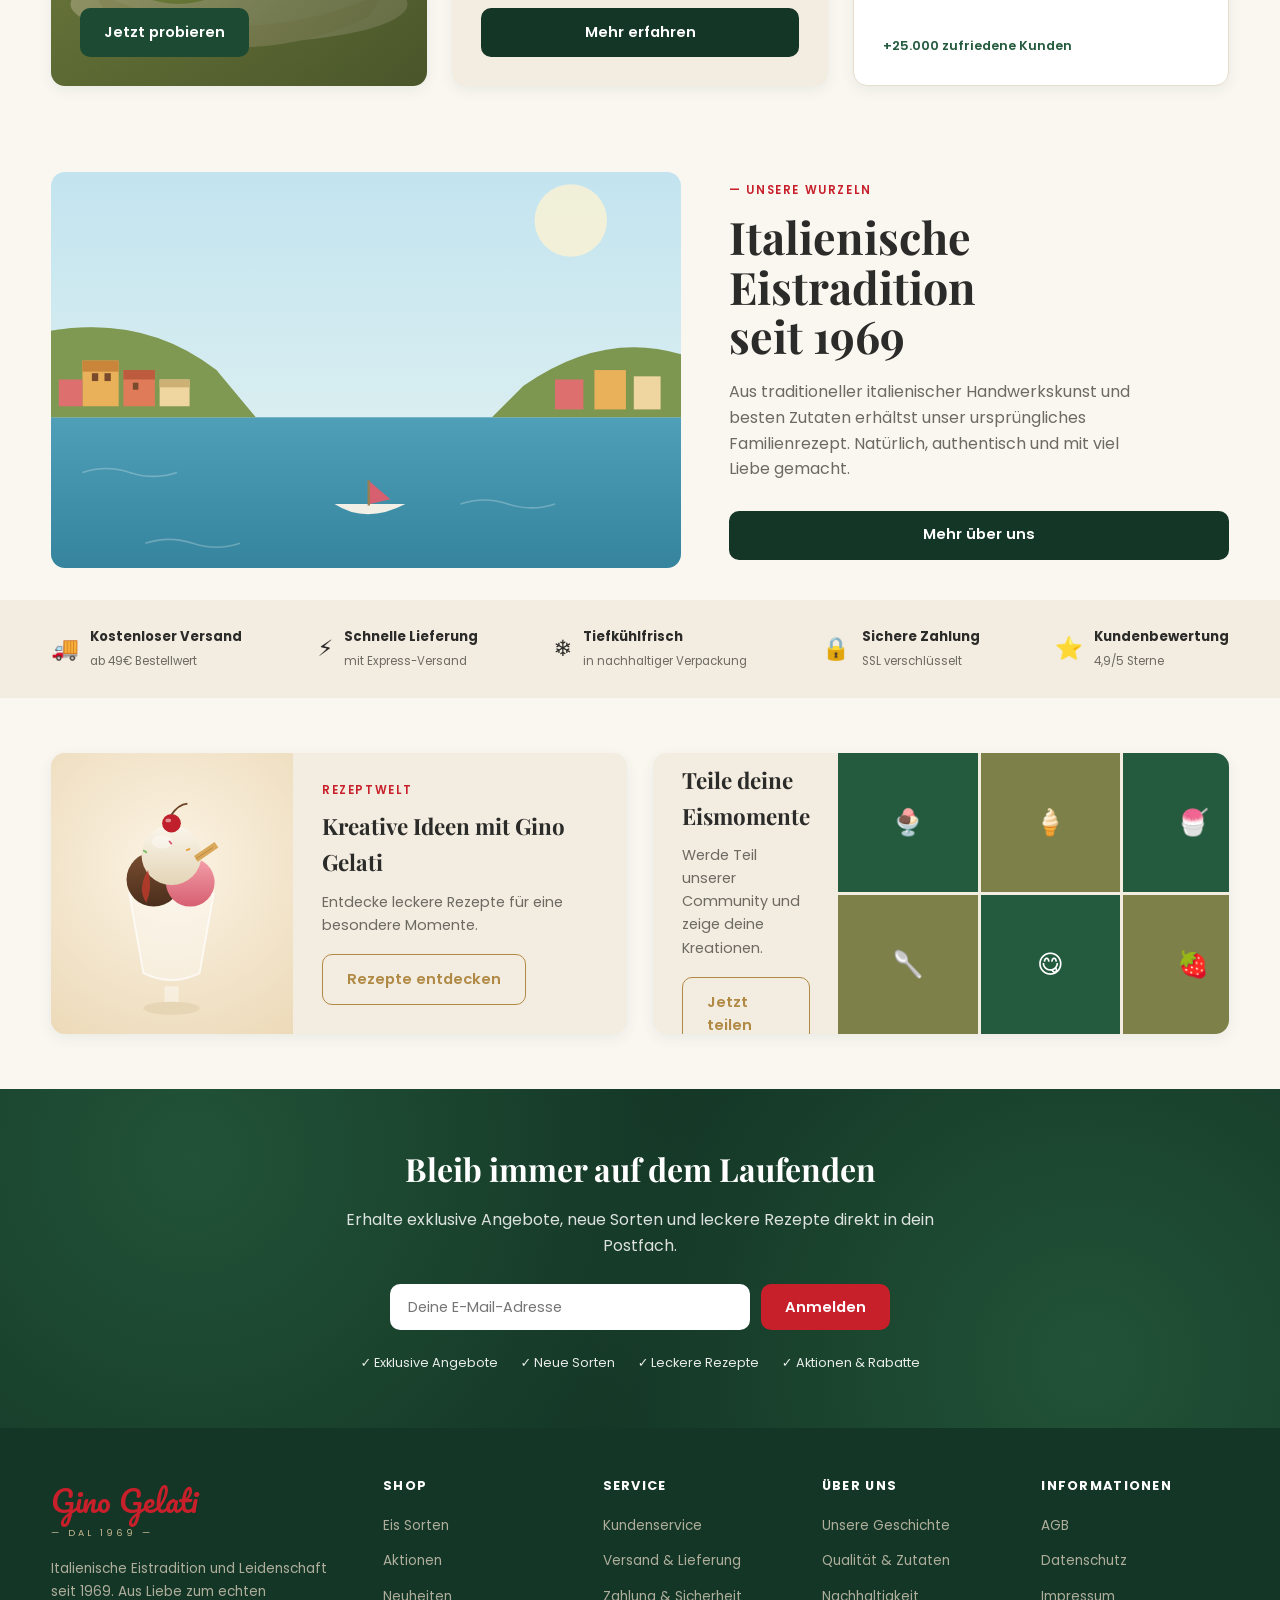
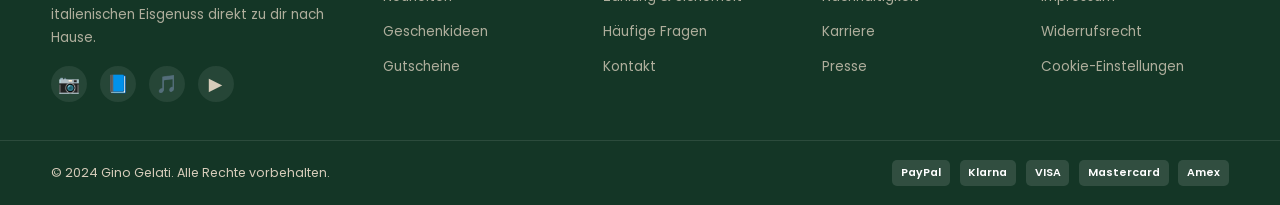
==== commit 40c22aa2: "Verlinke Startseite mit Sortenseite Eis-Sorten-Link in Navigation, Footer, Kategorie-Kacheln, Hero-B" ====
--- a/index.html
+++ b/index.html
@@ -35,14 +35,14 @@
       </button>
 
       <nav class="mainnav" id="mainnav">
-        <a href="#">Eis Sorten</a>
+        <a href="eis-sorten.html">Eis Sorten</a>
         <a href="#">Aktionen</a>
         <a href="#">Rezepte</a>
         <a href="#">Club Gino</a>
         <a href="#">Über uns</a>
       </nav>
 
-      <a href="#" class="logo">
+      <a href="index.html" class="logo">
         <span class="logo__name">Gino Gelati</span>
         <span class="logo__sub">— DAL 1969 —</span>
       </a>
@@ -67,8 +67,8 @@
         <h1 class="hero__title">Italienischer<br />Genuss für<br />besondere Momente.</h1>
         <p class="hero__text">Über 500 Eissorten mit Liebe gemacht<br />und direkt zu dir nach Hause geliefert.</p>
         <div class="hero__actions">
-          <a href="#" class="btn btn--red">Jetzt entdecken</a>
-          <a href="#" class="btn btn--ghost">Sortenfinder starten</a>
+          <a href="eis-sorten.html" class="btn btn--red">Jetzt entdecken</a>
+          <a href="eis-sorten.html" class="btn btn--ghost">Sortenfinder starten</a>
         </div>
         <div class="hero__rating">
           <span class="stars">★★★★★</span>
@@ -88,15 +88,15 @@
   <!-- ===================== CATEGORIES ===================== -->
   <section class="cats">
     <div class="container cats__inner">
-      <a class="cat" href="#"><span class="cat__icon">🍫</span><span class="cat__label">Schokolade</span></a>
-      <a class="cat" href="#"><span class="cat__icon">🍓</span><span class="cat__label">Frucht</span></a>
-      <a class="cat" href="#"><span class="cat__icon">🥜</span><span class="cat__label">Nuss</span></a>
-      <a class="cat" href="#"><span class="cat__icon">🍦</span><span class="cat__label">Klassiker</span></a>
-      <a class="cat" href="#"><span class="cat__icon">🇮🇹</span><span class="cat__label">Italien</span></a>
-      <a class="cat" href="#"><span class="cat__icon">💪</span><span class="cat__label">Protein</span></a>
-      <a class="cat" href="#"><span class="cat__icon">👨‍👩‍👧</span><span class="cat__label">Familie</span></a>
-      <a class="cat" href="#"><span class="cat__icon">🌱</span><span class="cat__label">Vegan</span></a>
-      <a class="cat" href="#"><span class="cat__icon">☀️</span><span class="cat__label">Saison</span></a>
+      <a class="cat" href="eis-sorten.html"><span class="cat__icon">🍫</span><span class="cat__label">Schokolade</span></a>
+      <a class="cat" href="eis-sorten.html"><span class="cat__icon">🍓</span><span class="cat__label">Frucht</span></a>
+      <a class="cat" href="eis-sorten.html"><span class="cat__icon">🥜</span><span class="cat__label">Nuss</span></a>
+      <a class="cat" href="eis-sorten.html"><span class="cat__icon">🍦</span><span class="cat__label">Klassiker</span></a>
+      <a class="cat" href="eis-sorten.html"><span class="cat__icon">🇮🇹</span><span class="cat__label">Italien</span></a>
+      <a class="cat" href="eis-sorten.html"><span class="cat__icon">💪</span><span class="cat__label">Protein</span></a>
+      <a class="cat" href="eis-sorten.html"><span class="cat__icon">👨‍👩‍👧</span><span class="cat__label">Familie</span></a>
+      <a class="cat" href="eis-sorten.html"><span class="cat__icon">🌱</span><span class="cat__label">Vegan</span></a>
+      <a class="cat" href="eis-sorten.html"><span class="cat__icon">☀️</span><span class="cat__label">Saison</span></a>
     </div>
   </section>
 
@@ -105,7 +105,7 @@
     <div class="container">
       <div class="section__head">
         <h2 class="section__title">Unsere Bestseller</h2>
-        <a href="#" class="section__link">alle anzeigen →</a>
+        <a href="eis-sorten.html" class="section__link">alle anzeigen →</a>
       </div>
 
       <div class="carousel">
@@ -325,7 +325,7 @@
       <div class="footer__col">
         <h4>Shop</h4>
         <ul>
-          <li><a href="#">Eis Sorten</a></li>
+          <li><a href="eis-sorten.html">Eis Sorten</a></li>
           <li><a href="#">Aktionen</a></li>
           <li><a href="#">Neuheiten</a></li>
           <li><a href="#">Geschenkideen</a></li>
--- a/styles.css
+++ b/styles.css
@@ -103,10 +103,10 @@
 /* ===================== HERO ===================== */
 .hero { position: relative; background: var(--cream); }
 .hero__media {
-  position: absolute; inset: 0; left: 38%;
-  background: url("https://images.unsplash.com/photo-1501443762994-82bd5dace89a?auto=format&fit=crop&w=1200&q=80") center/cover;
-}
-.hero__media::after { content: ""; position: absolute; inset: 0; background: linear-gradient(90deg, var(--cream) 8%, rgba(250,247,241,.35) 40%, transparent 70%); }
+  position: absolute; inset: 0; left: 42%;
+  background: url("assets/hero.svg") center right/cover no-repeat;
+}
+.hero__media::after { content: ""; position: absolute; inset: 0; background: linear-gradient(90deg, var(--cream) 6%, rgba(250,247,241,.25) 32%, transparent 60%); }
 .hero__inner { position: relative; display: grid; grid-template-columns: 1fr auto; align-items: center; min-height: 540px; padding: 3rem 0; gap: 2rem; }
 .hero__content { max-width: 540px; }
 .hero__title { font-size: clamp(2.2rem, 4.4vw, 3.5rem); line-height: 1.08; font-weight: 700; color: #20211d; }
@@ -158,11 +158,11 @@
 .product { background: #fff; border: 1px solid var(--line); border-radius: var(--radius); overflow: hidden; box-shadow: var(--shadow-sm); transition: transform .15s ease, box-shadow .2s ease; }
 .product:hover { transform: translateY(-4px); box-shadow: var(--shadow); }
 .product__media { position: relative; height: 150px; background-size: cover; background-position: center; }
-.product__media--pistazie { background-image: url("https://images.unsplash.com/photo-1567206563064-6f60f40a2b57?auto=format&fit=crop&w=500&q=80"); }
-.product__media--schoko { background-image: url("https://images.unsplash.com/photo-1563805042-7684c019e1cb?auto=format&fit=crop&w=500&q=80"); }
-.product__media--erdbeere { background-image: url("https://images.unsplash.com/photo-1488900128323-21503983a07e?auto=format&fit=crop&w=500&q=80"); }
-.product__media--haselnuss { background-image: url("https://images.unsplash.com/photo-1497034825429-c343d7c6a68f?auto=format&fit=crop&w=500&q=80"); }
-.product__media--stracciatella { background-image: url("https://images.unsplash.com/photo-1576506295286-5cda18df43e7?auto=format&fit=crop&w=500&q=80"); }
+.product__media--pistazie { background-image: url("assets/scoop-pistazie.svg"); }
+.product__media--schoko { background-image: url("assets/scoop-schoko.svg"); }
+.product__media--erdbeere { background-image: url("assets/scoop-erdbeere.svg"); }
+.product__media--haselnuss { background-image: url("assets/scoop-haselnuss.svg"); }
+.product__media--stracciatella { background-image: url("assets/scoop-stracciatella.svg"); }
 .badge { position: absolute; top: 10px; left: 10px; font-size: .65rem; font-weight: 700; padding: .25rem .6rem; border-radius: 20px; color: #fff; letter-spacing: .03em; }
 .badge--green { background: var(--green-700); }
 .badge--red { background: var(--red); }
@@ -189,8 +189,8 @@
 .fcard__title--sm { font-size: 1.25rem; }
 
 .fcard--month {
-  background: linear-gradient(135deg, rgba(125,128,73,.92), rgba(90,95,52,.92)),
-    url("https://images.unsplash.com/photo-1497034825429-c343d7c6a68f?auto=format&fit=crop&w=600&q=80") center/cover;
+  background: linear-gradient(135deg, rgba(125,138,69,.55), rgba(70,82,40,.85)),
+    url("assets/eis-monats.svg") center/cover;
   color: #fff; justify-content: flex-end; min-height: 230px;
 }
 .fcard--month .btn { align-self: flex-start; margin-top: .6rem; }
@@ -215,7 +215,7 @@
 /* ===================== ITALIAN TRADITION ===================== */
 .tradition { background: var(--cream); }
 .tradition__grid { display: grid; grid-template-columns: 1.15fr 1fr; align-items: stretch; gap: 0; min-height: 460px; }
-.tradition__media { border-radius: var(--radius); background: url("https://images.unsplash.com/photo-1523906834658-6e24ef2386f9?auto=format&fit=crop&w=1000&q=80") center/cover; min-height: 380px; margin: 2rem 0; }
+.tradition__media { border-radius: var(--radius); background: url("assets/tradition.svg") center/cover; min-height: 380px; margin: 2rem 0; }
 .tradition__content { padding: 2.5rem 0 2.5rem 3rem; display: flex; flex-direction: column; justify-content: center; }
 .tradition__title { font-size: clamp(2rem, 3.5vw, 2.8rem); line-height: 1.1; margin: .8rem 0 1.2rem; }
 .tradition__text { color: var(--muted); max-width: 420px; margin-bottom: 1.8rem; }
@@ -232,7 +232,7 @@
 .reccom__grid { display: grid; grid-template-columns: 1fr 1fr; gap: 1.6rem; }
 .reccard { background: var(--cream-2); border-radius: var(--radius); overflow: hidden; display: flex; box-shadow: var(--shadow-sm); }
 .reccard--recipes { flex-direction: row; }
-.reccard__media--recipes { flex: 0 0 42%; background: url("https://images.unsplash.com/photo-1488900128323-21503983a07e?auto=format&fit=crop&w=600&q=80") center/cover; }
+.reccard__media--recipes { flex: 0 0 42%; background: url("assets/recipes.svg") center/cover; min-height: 240px; }
 .reccard__body { padding: 1.8rem; display: flex; flex-direction: column; gap: .6rem; justify-content: center; }
 .reccard__title { font-size: 1.4rem; }
 .reccard__body p { color: var(--muted); font-size: .9rem; }
@@ -244,9 +244,10 @@
 
 /* ===================== NEWSLETTER ===================== */
 .newsletter {
-  background: linear-gradient(rgba(20,54,38,.93), rgba(20,54,38,.93)),
-    url("https://images.unsplash.com/photo-1567306301408-9b74779a11af?auto=format&fit=crop&w=1400&q=80") center/cover;
-  color: #fff; padding: 3.4rem 0;
+  background: radial-gradient(circle at 15% 20%, rgba(47,112,73,.5), transparent 45%),
+    radial-gradient(circle at 85% 80%, rgba(47,112,73,.5), transparent 45%),
+    var(--green-900);
+  color: #fff; padding: 3.4rem 0; position: relative; overflow: hidden;
 }
 .newsletter__inner { text-align: center; max-width: 640px; margin-inline: auto; }
 .newsletter__title { font-size: 2rem; }
@@ -299,3 +300,102 @@
   .carousel__track { grid-auto-columns: 85%; }
   .section__title { font-size: 1.5rem; }
 }
+
+/* ============================================================ */
+/* ===============  PRODUKTSEITE (EIS SORTEN)  ================ */
+/* ============================================================ */
+
+/* kleine Italien-Flagge unter dem Logo */
+.logo { position: relative; }
+.logo__flag { display: block; width: 46px; height: 4px; margin: 4px auto 0; border-radius: 2px;
+  background: linear-gradient(90deg, #0e8a44 0 33.3%, #fff 33.3% 66.6%, #cf2734 66.6% 100%); }
+
+.mainnav a.active { color: var(--red); border-color: var(--red); }
+
+/* Breadcrumb */
+.breadcrumb { background: var(--cream); padding: .7rem 0; font-size: .8rem; color: var(--muted); border-bottom: 1px solid var(--line); }
+.breadcrumb a:hover { color: var(--red); }
+.breadcrumb span { margin: 0 .35rem; }
+.breadcrumb strong { color: var(--ink); font-weight: 600; }
+
+/* Banner */
+.pbanner { position: relative; background: var(--cream); overflow: hidden; }
+.pbanner__media { position: absolute; inset: 0; left: 40%; background: url("assets/hero.svg") center right/cover no-repeat; }
+.pbanner__media::after { content: ""; position: absolute; inset: 0; background: linear-gradient(90deg, var(--cream) 8%, rgba(250,247,241,.3) 35%, transparent 62%); }
+.pbanner__inner { position: relative; min-height: 270px; display: flex; align-items: center; padding: 2.2rem 0; }
+.pbanner__title { font-size: clamp(1.9rem, 3.6vw, 3rem); line-height: 1.1; color: #20211d; }
+.pbanner__text { margin-top: 1rem; color: #4a4a44; font-size: .98rem; }
+
+/* Kategorie-Kreise */
+.pcats { background: var(--cream); padding: 0 0 1.6rem; position: relative; z-index: 2; }
+.pcats__inner { display: flex; justify-content: space-between; gap: .8rem; flex-wrap: wrap; }
+.pcat { display: flex; flex-direction: column; align-items: center; gap: .5rem; flex: 1 1 auto; }
+.pcat__img { width: 72px; height: 72px; border-radius: 50%; background-size: cover; background-position: center;
+  border: 3px solid #fff; box-shadow: var(--shadow-sm); transition: transform .15s ease; }
+.pcat:hover .pcat__img { transform: translateY(-3px) scale(1.05); }
+.pcat__label { font-size: .76rem; font-weight: 500; color: #4a4a44; }
+
+/* Toolbar */
+.toolbar { background: #fff; border-top: 1px solid var(--line); border-bottom: 1px solid var(--line); position: sticky; top: 76px; z-index: 30; }
+.toolbar__inner { display: flex; justify-content: space-between; align-items: center; padding: .8rem 0; gap: 1rem; flex-wrap: wrap; }
+.toolbar__left { display: flex; align-items: center; gap: 1rem; }
+.toolbar__filter { background: var(--cream-2); border: 1px solid var(--line); border-radius: 8px; padding: .5rem 1rem; font-size: .85rem; font-weight: 600; cursor: pointer; font-family: inherit; }
+.toolbar__sort { border: 1px solid var(--line); border-radius: 8px; padding: .5rem .9rem; font-size: .85rem; font-family: inherit; background: #fff; cursor: pointer; }
+.toolbar__count { color: var(--green-700); font-weight: 600; font-size: .88rem; }
+.toolbar__view { display: flex; gap: .4rem; }
+.view-btn { background: none; border: 1px solid var(--line); border-radius: 8px; padding: .5rem .8rem; font-size: .8rem; cursor: pointer; color: var(--muted); font-family: inherit; }
+.view-btn.active { background: var(--green-800); color: #fff; border-color: var(--green-800); }
+
+/* Layout: Sidebar + Grid */
+.plist { display: grid; grid-template-columns: 230px 1fr; gap: 2rem; padding: 2rem 0 1rem; align-items: start; }
+
+/* Filter-Sidebar */
+.filters { position: sticky; top: 140px; }
+.filter-group { padding-bottom: 1.4rem; margin-bottom: 1.4rem; border-bottom: 1px solid var(--line); }
+.filter-group:last-child { border-bottom: none; }
+.filter-group h4 { font-family: 'Poppins', sans-serif; font-size: .72rem; letter-spacing: .1em; text-transform: uppercase; color: var(--muted); margin-bottom: .9rem; }
+.filter-list { display: grid; gap: .55rem; }
+.filter-list a { display: flex; justify-content: space-between; font-size: .88rem; color: #3a3a36; }
+.filter-list a span { color: var(--muted); font-size: .8rem; }
+.filter-list a:hover { color: var(--red); }
+.filter-list a.active { color: var(--red); font-weight: 600; }
+.filter-list a.active span { color: var(--red); }
+.check { display: flex; align-items: center; gap: .5rem; font-size: .88rem; color: #3a3a36; margin-bottom: .55rem; cursor: pointer; }
+.check span { margin-left: auto; color: var(--muted); font-size: .8rem; }
+.check input { accent-color: var(--green-700); width: 15px; height: 15px; }
+
+/* Produktraster */
+.pgrid { display: grid; grid-template-columns: repeat(5, 1fr); gap: 1.2rem; }
+.pcard { background: #fff; border: 1px solid var(--line); border-radius: var(--radius); overflow: hidden; box-shadow: var(--shadow-sm); transition: transform .15s ease, box-shadow .2s ease; }
+.pcard:hover { transform: translateY(-4px); box-shadow: var(--shadow); }
+.pcard__media { position: relative; height: 150px; background-size: cover; background-position: center; }
+.pbadge { position: absolute; top: 10px; left: 10px; font-size: .64rem; font-weight: 700; padding: .25rem .6rem; border-radius: 6px; color: #fff; letter-spacing: .02em; }
+.pbadge--red { background: var(--red); }
+.pbadge--green { background: var(--green-700); }
+.wish { position: absolute; top: 8px; right: 8px; width: 30px; height: 30px; border-radius: 50%; border: none; background: rgba(255,255,255,.9); color: var(--red); font-size: 1rem; cursor: pointer; display: grid; place-items: center; transition: transform .15s ease, background .2s ease; }
+.wish:hover { transform: scale(1.12); background: #fff; }
+.wish.is-active { background: var(--red); color: #fff; }
+.pcard__body { padding: .9rem; }
+.pcard__name { font-size: 1rem; margin-bottom: .35rem; }
+.pcard__rating { display: flex; align-items: center; gap: .35rem; font-size: .76rem; }
+.pcard__count { color: var(--muted); }
+.pcard__foot { display: flex; justify-content: space-between; align-items: flex-end; margin-top: .8rem; }
+.pcard__price { font-size: .78rem; color: var(--muted); line-height: 1.25; }
+.pcard__price strong { display: inline; color: var(--ink); font-size: 1.05rem; }
+.pcard__price small { display: block; font-size: .68rem; color: var(--muted); }
+.addbtn--outline { background: #fff; border: 1.5px solid var(--red); color: var(--red); }
+.addbtn--outline:hover { background: var(--red); color: #fff; }
+
+.loadmore-wrap { text-align: center; padding: 1.5rem 0 3.5rem; }
+
+/* Responsive Produktseite */
+@media (max-width: 1100px){ .pgrid { grid-template-columns: repeat(3, 1fr); } }
+@media (max-width: 980px){
+  .toolbar { top: 0; }
+  .plist { grid-template-columns: 1fr; }
+  .filters { position: static; display: grid; grid-template-columns: 1fr 1fr; gap: 0 2rem; }
+  .pbanner__media { left: 0; opacity: .3; }
+  .pbanner__media::after { background: linear-gradient(rgba(250,247,241,.4), rgba(250,247,241,.75)); }
+}
+@media (max-width: 720px){ .pgrid { grid-template-columns: repeat(2, 1fr); } }
+@media (max-width: 460px){ .pgrid { grid-template-columns: 1fr; } .filters { grid-template-columns: 1fr; } }
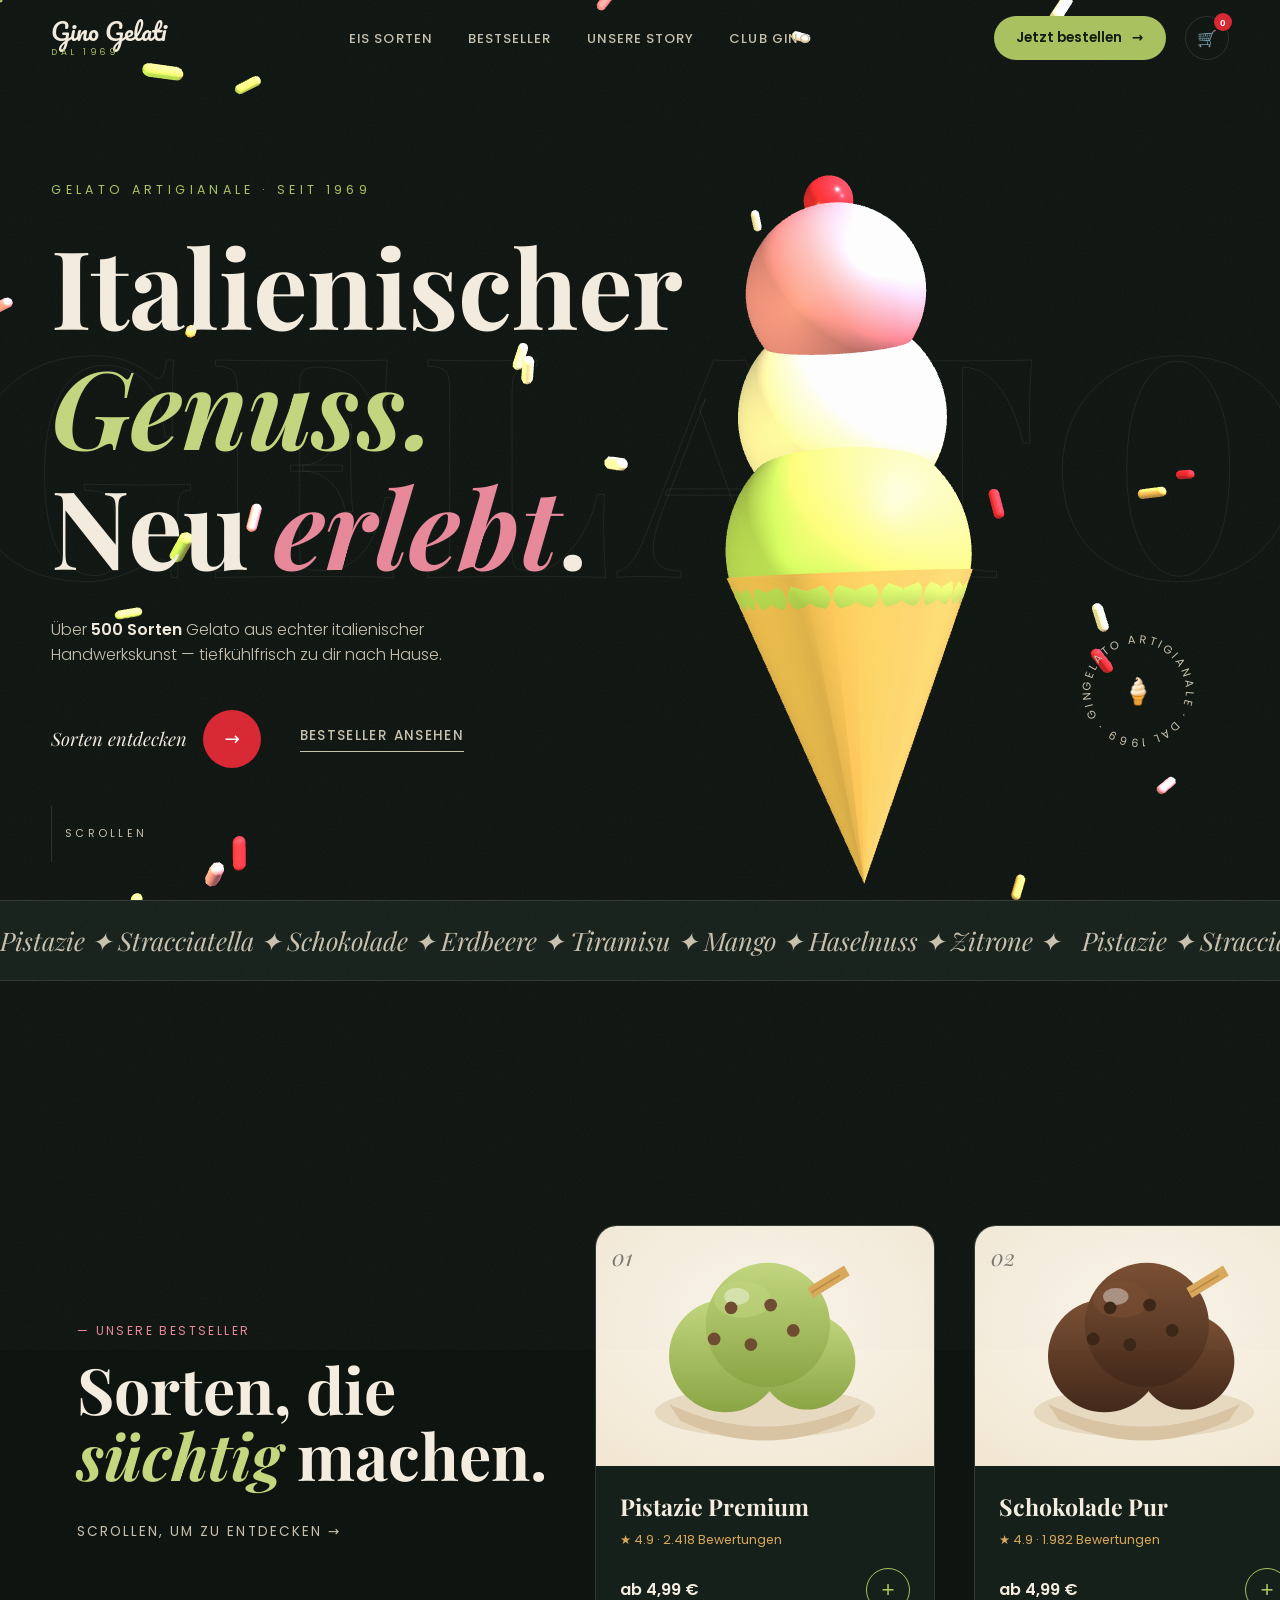
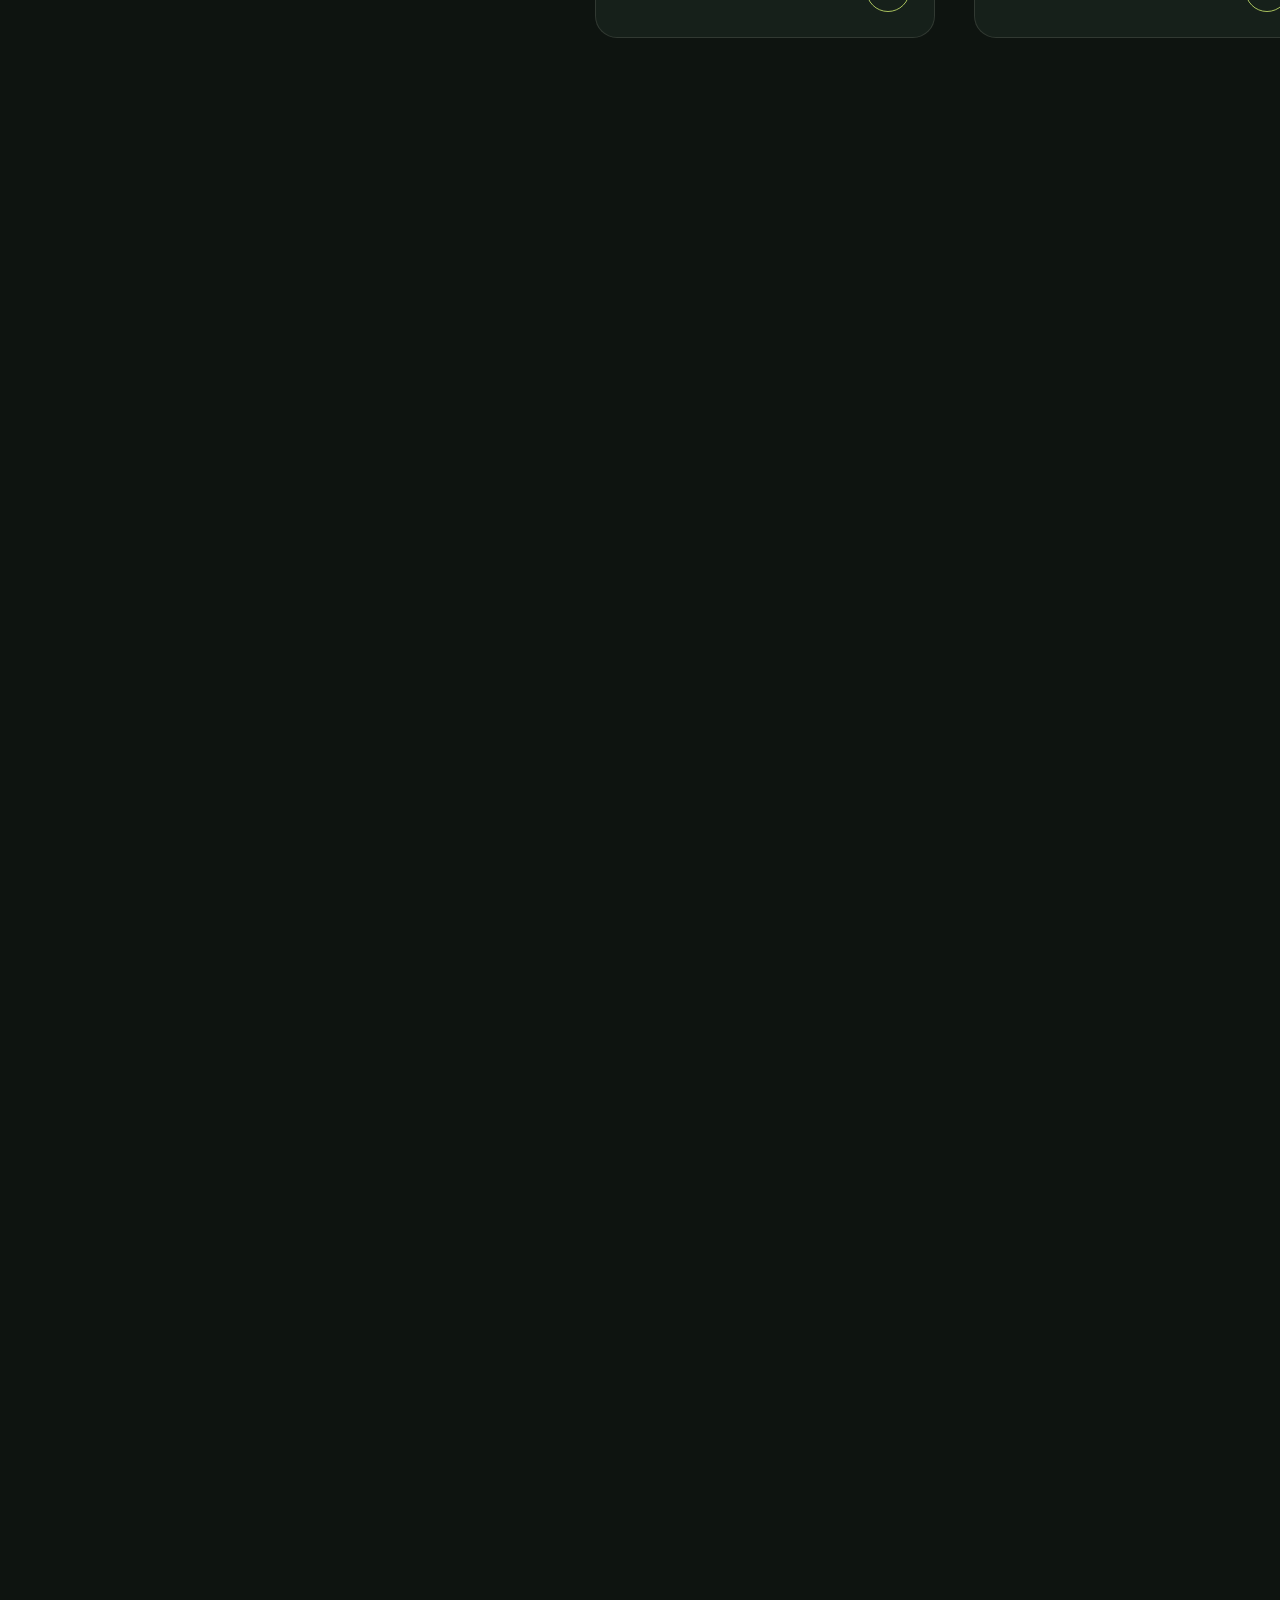
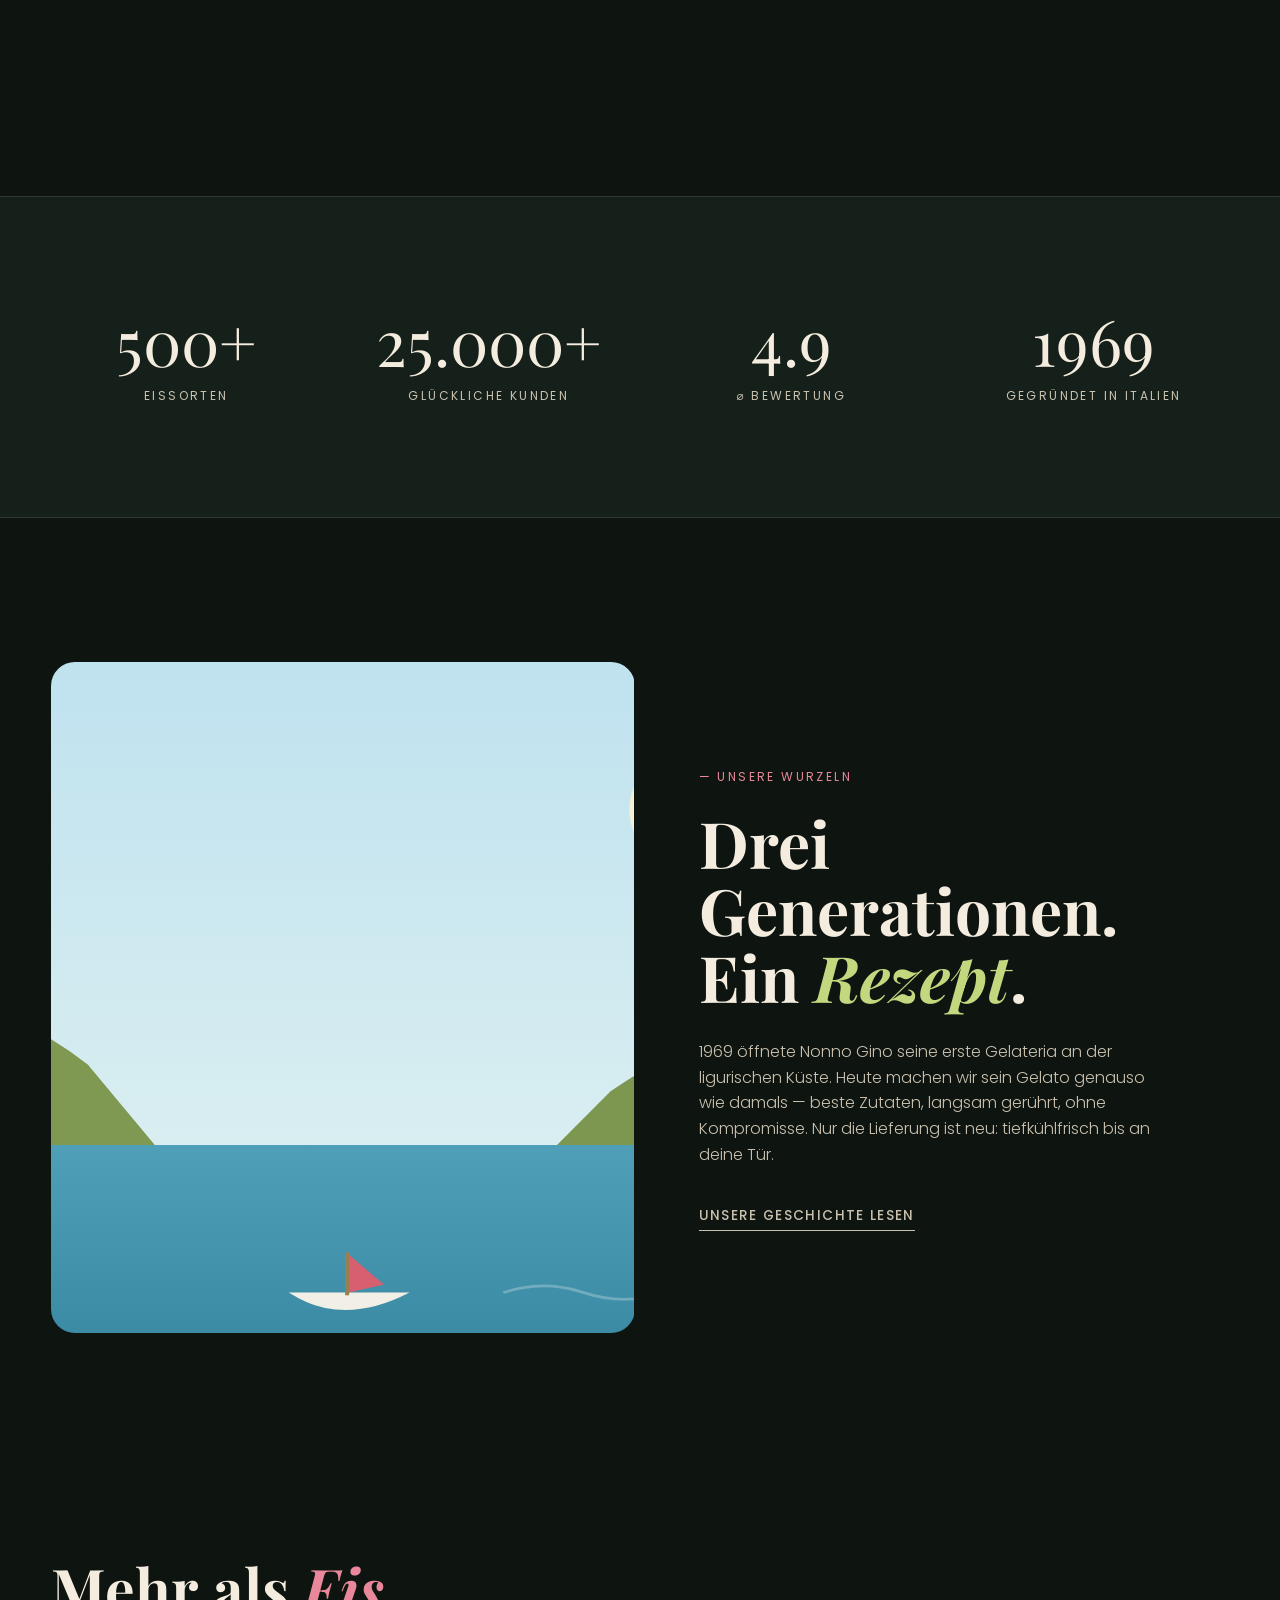
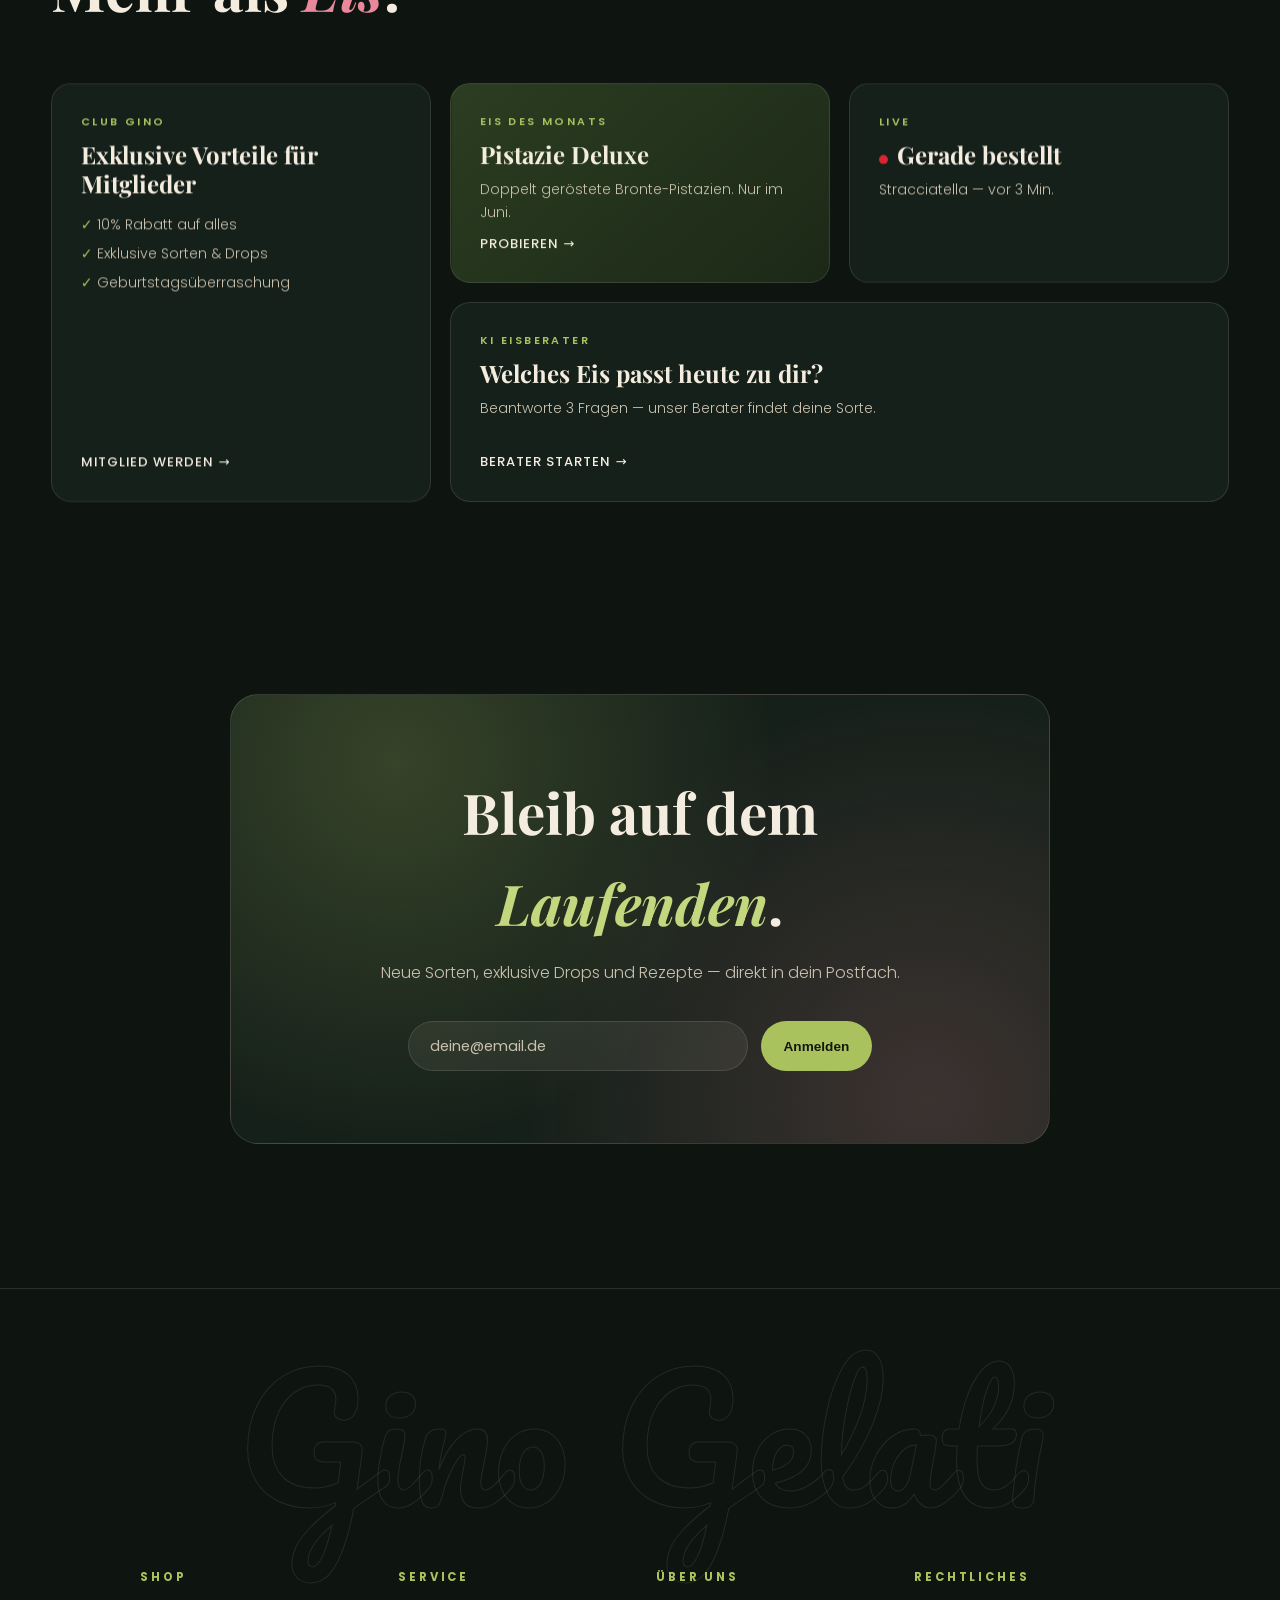
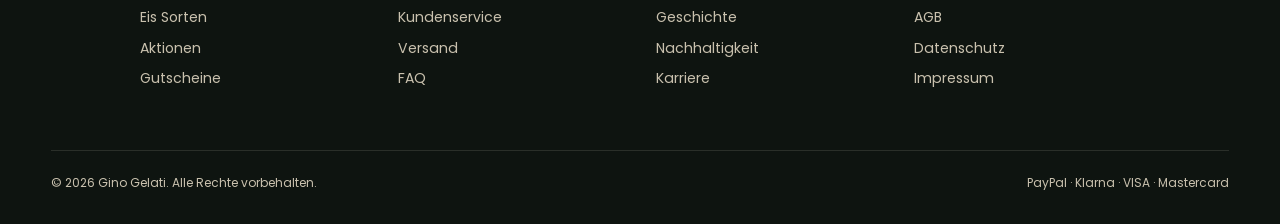
==== commit a4d86426: "Komplett-Redesign der Startseite: immersive Animations-Experience - Dunkles Editorial-Design mit Pis" ====
--- a/index.html
+++ b/index.html
@@ -3,380 +3,284 @@
 <head>
   <meta charset="UTF-8" />
   <meta name="viewport" content="width=device-width, initial-scale=1.0" />
-  <title>Gino Gelati – Italienischer Genuss für besondere Momente</title>
-  <meta name="description" content="Über 500 Eissorten mit Liebe gemacht und direkt zu dir nach Hause geliefert. Italienische Eistradition seit 1969." />
+  <title>Gino Gelati – Gelato Artigianale. Neu erlebt.</title>
+  <meta name="description" content="Über 500 Eissorten, italienische Handwerkskunst seit 1969 – erlebe Gelato wie nie zuvor." />
   <link rel="preconnect" href="https://fonts.googleapis.com" />
   <link rel="preconnect" href="https://fonts.gstatic.com" crossorigin />
-  <link href="https://fonts.googleapis.com/css2?family=Pacifico&family=Playfair+Display:ital,wght@0,500;0,600;0,700;0,800;1,500&family=Poppins:wght@300;400;500;600;700&display=swap" rel="stylesheet" />
-  <link rel="stylesheet" href="styles.css" />
+  <link href="https://fonts.googleapis.com/css2?family=Pacifico&family=Playfair+Display:ital,wght@0,500;0,700;0,900;1,500;1,700&family=Poppins:wght@300;400;500;600;700&display=swap" rel="stylesheet" />
+  <link rel="stylesheet" href="modern.css" />
 </head>
 <body>
 
-  <!-- ===================== TOP BAR ===================== -->
-  <div class="topbar">
-    <div class="container topbar__inner">
-      <ul class="topbar__left">
-        <li>🚚 Kostenloser Versand ab 49€</li>
-        <li>⚡ Express-Lieferung</li>
-        <li>🌿 Nachhaltige Verpackung</li>
-      </ul>
-      <ul class="topbar__right">
-        <li><a href="#">Kundenservice</a></li>
-        <li><a href="#">Mein Konto</a></li>
-      </ul>
+  <!-- ============ PRELOADER ============ -->
+  <div class="preloader" id="preloader">
+    <div class="preloader__inner">
+      <span class="preloader__logo">Gino Gelati</span>
+      <span class="preloader__count" id="preCount">0%</span>
+      <div class="preloader__bar"><span id="preBar"></span></div>
     </div>
   </div>
 
-  <!-- ===================== HEADER ===================== -->
-  <header class="header">
-    <div class="container header__inner">
-      <button class="header__burger" aria-label="Menü öffnen" id="burger">
-        <span></span><span></span><span></span>
-      </button>
-
-      <nav class="mainnav" id="mainnav">
-        <a href="eis-sorten.html">Eis Sorten</a>
-        <a href="#">Aktionen</a>
-        <a href="#">Rezepte</a>
-        <a href="#">Club Gino</a>
-        <a href="#">Über uns</a>
+  <!-- Custom Cursor -->
+  <div class="cursor" id="cursor"></div>
+  <div class="cursor-dot" id="cursorDot"></div>
+
+  <!-- Scroll Progress -->
+  <div class="progress" id="progress"></div>
+
+  <!-- Grain Overlay -->
+  <div class="grain" aria-hidden="true"></div>
+
+  <!-- ============ NAV ============ -->
+  <header class="nav" id="nav">
+    <div class="nav__inner">
+      <a href="index.html" class="nav__logo" data-magnetic>
+        <span class="nav__logo-name">Gino Gelati</span>
+        <span class="nav__logo-sub">DAL 1969</span>
+      </a>
+      <nav class="nav__links">
+        <a href="eis-sorten.html" data-hover>Eis Sorten</a>
+        <a href="#bestseller" data-hover>Bestseller</a>
+        <a href="#story" data-hover>Unsere Story</a>
+        <a href="#club" data-hover>Club Gino</a>
       </nav>
-
-      <a href="index.html" class="logo">
-        <span class="logo__name">Gino Gelati</span>
-        <span class="logo__sub">— DAL 1969 —</span>
-      </a>
-
-      <div class="header__right">
-        <form class="search" role="search">
-          <span class="search__icon">🔍</span>
-          <input type="search" placeholder="Suche nach Sorten, Zutaten…" aria-label="Suche" />
-        </form>
-        <button class="cart" aria-label="Warenkorb">
-          🛒<span class="cart__badge" id="cartBadge">0</span>
-        </button>
+      <div class="nav__actions">
+        <a href="eis-sorten.html" class="btn-pill" data-magnetic>Jetzt bestellen
+          <span class="btn-pill__arrow">→</span>
+        </a>
+        <button class="nav__cart" aria-label="Warenkorb" data-hover>🛒<em id="cartBadge">0</em></button>
       </div>
     </div>
   </header>
 
-  <!-- ===================== HERO ===================== -->
-  <section class="hero">
-    <div class="hero__media" role="img" aria-label="Eisbecher mit Pistazien und Erdbeeren"></div>
-    <div class="container hero__inner">
-      <div class="hero__content">
-        <h1 class="hero__title">Italienischer<br />Genuss für<br />besondere Momente.</h1>
-        <p class="hero__text">Über 500 Eissorten mit Liebe gemacht<br />und direkt zu dir nach Hause geliefert.</p>
-        <div class="hero__actions">
-          <a href="eis-sorten.html" class="btn btn--red">Jetzt entdecken</a>
-          <a href="eis-sorten.html" class="btn btn--ghost">Sortenfinder starten</a>
+  <!-- ============ HERO ============ -->
+  <section class="hero" id="hero">
+    <canvas id="gl" aria-hidden="true"></canvas>
+
+    <div class="hero__bg-word" aria-hidden="true">GELATO</div>
+
+    <div class="hero__content">
+      <p class="hero__eyebrow reveal-line"><span>Gelato Artigianale · seit 1969</span></p>
+      <h1 class="hero__title">
+        <span class="hero__line"><span class="hero__word">Italienischer</span></span>
+        <span class="hero__line"><span class="hero__word hero__word--italic">Genuss.</span></span>
+        <span class="hero__line"><span class="hero__word">Neu <em class="hero__accent">erlebt</em>.</span></span>
+      </h1>
+      <p class="hero__sub reveal-fade">Über <strong>500 Sorten</strong> Gelato aus echter italienischer
+        Handwerkskunst — tiefkühlfrisch zu dir nach Hause.</p>
+      <div class="hero__cta reveal-fade">
+        <a href="eis-sorten.html" class="btn-big" data-magnetic>
+          <span>Sorten entdecken</span><span class="btn-big__circle">→</span>
+        </a>
+        <a href="#bestseller" class="btn-line" data-hover>Bestseller ansehen</a>
+      </div>
+    </div>
+
+    <!-- rotierendes Badge -->
+    <div class="hero__badge" aria-hidden="true">
+      <svg viewBox="0 0 120 120">
+        <defs><path id="circ" d="M60,60 m -44,0 a44,44 0 1,1 88,0 a44,44 0 1,1 -88,0"/></defs>
+        <text><textPath href="#circ">GELATO ARTIGIANALE · DAL 1969 · GINO GELATI ·</textPath></text>
+      </svg>
+      <span class="hero__badge-center">🍦</span>
+    </div>
+
+    <div class="hero__scrollhint" aria-hidden="true">
+      <span></span>
+      <small>Scrollen</small>
+    </div>
+  </section>
+
+  <!-- ============ MARQUEE ============ -->
+  <div class="marquee" aria-hidden="true">
+    <div class="marquee__track">
+      <span>Pistazie&nbsp;✦&nbsp;Stracciatella&nbsp;✦&nbsp;Schokolade&nbsp;✦&nbsp;Erdbeere&nbsp;✦&nbsp;Tiramisu&nbsp;✦&nbsp;Mango&nbsp;✦&nbsp;Haselnuss&nbsp;✦&nbsp;Zitrone&nbsp;✦&nbsp;</span>
+      <span>Pistazie&nbsp;✦&nbsp;Stracciatella&nbsp;✦&nbsp;Schokolade&nbsp;✦&nbsp;Erdbeere&nbsp;✦&nbsp;Tiramisu&nbsp;✦&nbsp;Mango&nbsp;✦&nbsp;Haselnuss&nbsp;✦&nbsp;Zitrone&nbsp;✦&nbsp;</span>
+    </div>
+  </div>
+
+  <!-- ============ BESTSELLER — HORIZONTAL SCROLL ============ -->
+  <section class="hwrap" id="bestseller">
+    <div class="hpin" id="hpin">
+      <div class="htrack" id="htrack">
+
+        <div class="hintro">
+          <p class="hintro__eyebrow">— Unsere Bestseller</p>
+          <h2 class="hintro__title">Sorten, die<br /><em>süchtig</em> machen.</h2>
+          <p class="hintro__hint">Scrollen, um zu entdecken →</p>
         </div>
-        <div class="hero__rating">
-          <span class="stars">★★★★★</span>
-          <span>4,9/5 aus über 25.000 Bewertungen</span>
+
+        <article class="hcard" data-tilt>
+          <div class="hcard__media" style="--img:url('assets/scoop-pistazie.svg')"><span class="hcard__num">01</span></div>
+          <div class="hcard__body">
+            <h3>Pistazie Premium</h3>
+            <p class="hcard__meta">★ 4.9 · 2.418 Bewertungen</p>
+            <div class="hcard__row"><span class="hcard__price">ab 4,99 €</span>
+              <button class="hcard__add" data-add data-hover>+</button></div>
+          </div>
+        </article>
+
+        <article class="hcard" data-tilt>
+          <div class="hcard__media" style="--img:url('assets/scoop-schoko.svg')"><span class="hcard__num">02</span></div>
+          <div class="hcard__body">
+            <h3>Schokolade Pur</h3>
+            <p class="hcard__meta">★ 4.9 · 1.982 Bewertungen</p>
+            <div class="hcard__row"><span class="hcard__price">ab 4,99 €</span>
+              <button class="hcard__add" data-add data-hover>+</button></div>
+          </div>
+        </article>
+
+        <article class="hcard" data-tilt>
+          <div class="hcard__media" style="--img:url('assets/scoop-erdbeere.svg')"><span class="hcard__num">03</span></div>
+          <div class="hcard__body">
+            <h3>Erdbeere</h3>
+            <p class="hcard__meta">★ 4.8 · 864 Bewertungen</p>
+            <div class="hcard__row"><span class="hcard__price">ab 4,99 €</span>
+              <button class="hcard__add" data-add data-hover>+</button></div>
+          </div>
+        </article>
+
+        <article class="hcard" data-tilt>
+          <div class="hcard__media" style="--img:url('assets/scoop-haselnuss.svg')"><span class="hcard__num">04</span></div>
+          <div class="hcard__body">
+            <h3>Haselnuss Krokant</h3>
+            <p class="hcard__meta">★ 4.9 · 1.557 Bewertungen</p>
+            <div class="hcard__row"><span class="hcard__price">ab 4,99 €</span>
+              <button class="hcard__add" data-add data-hover>+</button></div>
+          </div>
+        </article>
+
+        <article class="hcard" data-tilt>
+          <div class="hcard__media" style="--img:url('assets/scoop-stracciatella.svg')"><span class="hcard__num">05</span></div>
+          <div class="hcard__body">
+            <h3>Stracciatella</h3>
+            <p class="hcard__meta">★ 4.8 · 945 Bewertungen</p>
+            <div class="hcard__row"><span class="hcard__price">ab 4,99 €</span>
+              <button class="hcard__add" data-add data-hover>+</button></div>
+          </div>
+        </article>
+
+        <div class="hend">
+          <a href="eis-sorten.html" class="btn-big btn-big--ghost" data-magnetic>
+            <span>Alle 500+ Sorten</span><span class="btn-big__circle">→</span>
+          </a>
         </div>
-      </div>
-
-      <aside class="aicard">
-        <span class="aicard__tag">KI Eisberater</span>
-        <h3 class="aicard__title">Welches Eis passt heute zu dir?</h3>
-        <div class="aicard__emoji">🍓🍦🍫</div>
-        <a href="#" class="btn btn--green btn--block">Berater starten</a>
-      </aside>
-    </div>
-  </section>
-
-  <!-- ===================== CATEGORIES ===================== -->
-  <section class="cats">
-    <div class="container cats__inner">
-      <a class="cat" href="eis-sorten.html"><span class="cat__icon">🍫</span><span class="cat__label">Schokolade</span></a>
-      <a class="cat" href="eis-sorten.html"><span class="cat__icon">🍓</span><span class="cat__label">Frucht</span></a>
-      <a class="cat" href="eis-sorten.html"><span class="cat__icon">🥜</span><span class="cat__label">Nuss</span></a>
-      <a class="cat" href="eis-sorten.html"><span class="cat__icon">🍦</span><span class="cat__label">Klassiker</span></a>
-      <a class="cat" href="eis-sorten.html"><span class="cat__icon">🇮🇹</span><span class="cat__label">Italien</span></a>
-      <a class="cat" href="eis-sorten.html"><span class="cat__icon">💪</span><span class="cat__label">Protein</span></a>
-      <a class="cat" href="eis-sorten.html"><span class="cat__icon">👨‍👩‍👧</span><span class="cat__label">Familie</span></a>
-      <a class="cat" href="eis-sorten.html"><span class="cat__icon">🌱</span><span class="cat__label">Vegan</span></a>
-      <a class="cat" href="eis-sorten.html"><span class="cat__icon">☀️</span><span class="cat__label">Saison</span></a>
-    </div>
-  </section>
-
-  <!-- ===================== BESTSELLER ===================== -->
-  <section class="section bestseller">
-    <div class="container">
-      <div class="section__head">
-        <h2 class="section__title">Unsere Bestseller</h2>
-        <a href="eis-sorten.html" class="section__link">alle anzeigen →</a>
-      </div>
-
-      <div class="carousel">
-        <button class="carousel__arrow carousel__arrow--prev" aria-label="Zurück" id="prevBtn">‹</button>
-        <div class="carousel__track" id="track">
-
-          <article class="product">
-            <div class="product__media product__media--pistazie">
-              <span class="badge badge--green">Bestseller</span>
-            </div>
-            <div class="product__body">
-              <span class="product__cat">ROSA</span>
-              <h3 class="product__name">Pistazie Premium</h3>
-              <div class="product__rating"><span class="stars">★★★★★</span><span class="product__count">(2.418)</span></div>
-              <div class="product__foot">
-                <span class="product__price">ab <strong>4,99 €</strong></span>
-                <button class="addbtn" aria-label="In den Warenkorb">🛒</button>
-              </div>
-            </div>
-          </article>
-
-          <article class="product">
-            <div class="product__media product__media--schoko">
-              <span class="badge badge--red">-30% glasiert</span>
-            </div>
-            <div class="product__body">
-              <span class="product__cat">SCHOKOLADE</span>
-              <h3 class="product__name">Schokolade Pur</h3>
-              <div class="product__rating"><span class="stars">★★★★★</span><span class="product__count">(1.902)</span></div>
-              <div class="product__foot">
-                <span class="product__price">ab <strong>4,99 €</strong></span>
-                <button class="addbtn" aria-label="In den Warenkorb">🛒</button>
-              </div>
-            </div>
-          </article>
-
-          <article class="product">
-            <div class="product__media product__media--erdbeere">
-              <span class="badge badge--gold">Neu</span>
-            </div>
-            <div class="product__body">
-              <span class="product__cat">FRUCHT</span>
-              <h3 class="product__name">Erdbeere</h3>
-              <div class="product__rating"><span class="stars">★★★★★</span><span class="product__count">(864)</span></div>
-              <div class="product__foot">
-                <span class="product__price">ab <strong>4,99 €</strong></span>
-                <button class="addbtn" aria-label="In den Warenkorb">🛒</button>
-              </div>
-            </div>
-          </article>
-
-          <article class="product">
-            <div class="product__media product__media--haselnuss">
-              <span class="badge badge--green">Bestseller</span>
-            </div>
-            <div class="product__body">
-              <span class="product__cat">NUSS</span>
-              <h3 class="product__name">Haselnuss Krokant</h3>
-              <div class="product__rating"><span class="stars">★★★★★</span><span class="product__count">(1.557)</span></div>
-              <div class="product__foot">
-                <span class="product__price">ab <strong>4,99 €</strong></span>
-                <button class="addbtn" aria-label="In den Warenkorb">🛒</button>
-              </div>
-            </div>
-          </article>
-
-          <article class="product">
-            <div class="product__media product__media--stracciatella">
-              <span class="badge badge--gold">Beliebt</span>
-            </div>
-            <div class="product__body">
-              <span class="product__cat">KLASSIKER</span>
-              <h3 class="product__name">Stracciatella</h3>
-              <div class="product__rating"><span class="stars">★★★★★</span><span class="product__count">(945)</span></div>
-              <div class="product__foot">
-                <span class="product__price">ab <strong>4,99 €</strong></span>
-                <button class="addbtn" aria-label="In den Warenkorb">🛒</button>
-              </div>
-            </div>
-          </article>
-
-        </div>
-        <button class="carousel__arrow carousel__arrow--next" aria-label="Weiter" id="nextBtn">›</button>
-      </div>
-    </div>
-  </section>
-
-  <!-- ===================== THREE FEATURE CARDS ===================== -->
-  <section class="section feature3">
-    <div class="container feature3__grid">
-
-      <div class="fcard fcard--month">
-        <span class="fcard__tag">Eis des Monats</span>
-        <h3 class="fcard__title">Pistazie Deluxe</h3>
-        <p class="fcard__sub">Nur für kurze Zeit!</p>
-        <a href="#" class="btn btn--green">Jetzt probieren</a>
-      </div>
-
-      <div class="fcard fcard--club">
-        <div class="club__head">
-          <div>
-            <span class="fcard__tag fcard__tag--dark">Club Gino</span>
-            <h3 class="fcard__title fcard__title--dark">Exklusive Vorteile für Mitglieder</h3>
-          </div>
-          <div class="club__card">GINO<br><small>CLUB</small></div>
-        </div>
-        <ul class="club__list">
-          <li>10% Rabatt auf alle Bestellungen</li>
-          <li>Exklusive Sorten &amp; Aktionen</li>
+
+      </div>
+    </div>
+  </section>
+
+  <!-- ============ STATS ============ -->
+  <section class="stats">
+    <div class="stats__grid">
+      <div class="stat"><span class="stat__num" data-count="500" data-suffix="+">0</span><span class="stat__label">Eissorten</span></div>
+      <div class="stat"><span class="stat__num" data-count="25000" data-suffix="+">0</span><span class="stat__label">Glückliche Kunden</span></div>
+      <div class="stat"><span class="stat__num" data-count="4.9" data-decimals="1">0</span><span class="stat__label">⌀ Bewertung</span></div>
+      <div class="stat"><span class="stat__num" data-count="1969" data-plain>0</span><span class="stat__label">Gegründet in Italien</span></div>
+    </div>
+  </section>
+
+  <!-- ============ STORY / PARALLAX ============ -->
+  <section class="story" id="story">
+    <div class="story__media-wrap">
+      <div class="story__media" id="storyMedia"></div>
+    </div>
+    <div class="story__content">
+      <p class="story__eyebrow reveal-line"><span>— Unsere Wurzeln</span></p>
+      <h2 class="story__title">
+        <span class="reveal-word">Drei</span>
+        <span class="reveal-word">Generationen.</span><br/>
+        <span class="reveal-word">Ein</span>
+        <span class="reveal-word"><em>Rezept</em>.</span>
+      </h2>
+      <p class="story__text reveal-fade">1969 öffnete Nonno Gino seine erste Gelateria an der ligurischen Küste.
+        Heute machen wir sein Gelato genauso wie damals — beste Zutaten, langsam gerührt,
+        ohne Kompromisse. Nur die Lieferung ist neu: tiefkühlfrisch bis an deine Tür.</p>
+      <a href="#" class="btn-line reveal-fade" data-hover>Unsere Geschichte lesen</a>
+    </div>
+  </section>
+
+  <!-- ============ BENTO GRID ============ -->
+  <section class="bento" id="club">
+    <h2 class="bento__heading"><span class="reveal-word">Mehr</span> <span class="reveal-word">als</span> <span class="reveal-word"><em>Eis</em>.</span></h2>
+    <div class="bento__grid">
+      <article class="bcard bcard--tall" data-tilt>
+        <span class="bcard__tag">Club Gino</span>
+        <h3>Exklusive Vorteile für Mitglieder</h3>
+        <ul>
+          <li>10% Rabatt auf alles</li>
+          <li>Exklusive Sorten &amp; Drops</li>
           <li>Geburtstagsüberraschung</li>
-          <li>Monatliche Specials</li>
         </ul>
-        <a href="#" class="btn btn--dark">Mehr erfahren</a>
-      </div>
-
-      <div class="fcard fcard--live">
-        <span class="fcard__tag fcard__tag--dark">Live Käufe</span>
-        <h3 class="fcard__title fcard__title--dark fcard__title--sm">In den letzten Minuten</h3>
-        <ul class="live__list">
-          <li><span class="live__avatar">🧑</span><div><strong>Pistazie Premium</strong><small>vor 2 Minuten</small></div></li>
-          <li><span class="live__avatar">👩</span><div><strong>Schokolade Pur</strong><small>vor 4 Minuten</small></div></li>
-          <li><span class="live__avatar">🧔</span><div><strong>Erdbeere</strong><small>vor 5 Minuten</small></div></li>
-        </ul>
-        <p class="live__foot">+25.000 zufriedene Kunden</p>
-      </div>
-
-    </div>
-  </section>
-
-  <!-- ===================== ITALIAN TRADITION ===================== -->
-  <section class="tradition">
-    <div class="container tradition__grid">
-      <div class="tradition__media" role="img" aria-label="Italienische Küste"></div>
-      <div class="tradition__content">
-        <span class="eyebrow">— Unsere Wurzeln</span>
-        <h2 class="tradition__title">Italienische<br />Eistradition<br />seit 1969</h2>
-        <p class="tradition__text">Aus traditioneller italienischer Handwerkskunst und besten Zutaten erhältst unser ursprüngliches Familienrezept. Natürlich, authentisch und mit viel Liebe gemacht.</p>
-        <a href="#" class="btn btn--dark">Mehr über uns</a>
-      </div>
-    </div>
-  </section>
-
-  <!-- ===================== TRUST BAR ===================== -->
-  <section class="trust">
-    <div class="container trust__inner">
-      <div class="trust__item"><span class="trust__icon">🚚</span><div><strong>Kostenloser Versand</strong><small>ab 49€ Bestellwert</small></div></div>
-      <div class="trust__item"><span class="trust__icon">⚡</span><div><strong>Schnelle Lieferung</strong><small>mit Express-Versand</small></div></div>
-      <div class="trust__item"><span class="trust__icon">❄️</span><div><strong>Tiefkühlfrisch</strong><small>in nachhaltiger Verpackung</small></div></div>
-      <div class="trust__item"><span class="trust__icon">🔒</span><div><strong>Sichere Zahlung</strong><small>SSL verschlüsselt</small></div></div>
-      <div class="trust__item"><span class="trust__icon">⭐</span><div><strong>Kundenbewertung</strong><small>4,9/5 Sterne</small></div></div>
-    </div>
-  </section>
-
-  <!-- ===================== RECIPES & COMMUNITY ===================== -->
-  <section class="section reccom">
-    <div class="container reccom__grid">
-
-      <div class="reccard reccard--recipes">
-        <div class="reccard__media reccard__media--recipes"></div>
-        <div class="reccard__body">
-          <span class="eyebrow">Rezeptwelt</span>
-          <h3 class="reccard__title">Kreative Ideen mit Gino Gelati</h3>
-          <p>Entdecke leckere Rezepte für eine besondere Momente.</p>
-          <a href="#" class="btn btn--outline-gold">Rezepte entdecken</a>
-        </div>
-      </div>
-
-      <div class="reccard reccard--community">
-        <div class="reccard__body">
-          <span class="eyebrow">Community</span>
-          <h3 class="reccard__title">Teile deine Eismomente</h3>
-          <p>Werde Teil unserer Community und zeige deine Kreationen.</p>
-          <a href="#" class="btn btn--outline-gold">Jetzt teilen</a>
-        </div>
-        <div class="reccard__gallery">
-          <span>🍨</span><span>🍦</span><span>🍧</span>
-          <span>🥄</span><span>😋</span><span>🍓</span>
-        </div>
-      </div>
-
-    </div>
-  </section>
-
-  <!-- ===================== NEWSLETTER ===================== -->
-  <section class="newsletter">
-    <div class="container newsletter__inner">
-      <h2 class="newsletter__title">Bleib immer auf dem Laufenden</h2>
-      <p class="newsletter__text">Erhalte exklusive Angebote, neue Sorten und leckere Rezepte direkt in dein Postfach.</p>
-      <form class="newsletter__form" onsubmit="return false;">
-        <input type="email" placeholder="Deine E-Mail-Adresse" aria-label="E-Mail-Adresse" />
-        <button type="submit" class="btn btn--red">Anmelden</button>
+        <a href="#" class="bcard__link" data-hover>Mitglied werden →</a>
+        <div class="bcard__glow"></div>
+      </article>
+      <article class="bcard bcard--green" data-tilt>
+        <span class="bcard__tag">Eis des Monats</span>
+        <h3>Pistazie Deluxe</h3>
+        <p>Doppelt geröstete Bronte-Pistazien. Nur im Juni.</p>
+        <a href="eis-sorten.html" class="bcard__link" data-hover>Probieren →</a>
+        <div class="bcard__glow"></div>
+      </article>
+      <article class="bcard" data-tilt>
+        <span class="bcard__tag">Live</span>
+        <h3><span class="livepulse"></span>Gerade bestellt</h3>
+        <p id="liveTicker">Pistazie Premium — vor 2 Min.</p>
+        <div class="bcard__glow"></div>
+      </article>
+      <article class="bcard bcard--wide" data-tilt>
+        <span class="bcard__tag">KI Eisberater</span>
+        <h3>Welches Eis passt heute zu dir?</h3>
+        <p>Beantworte 3 Fragen — unser Berater findet deine Sorte.</p>
+        <a href="#" class="bcard__link" data-hover>Berater starten →</a>
+        <div class="bcard__glow"></div>
+      </article>
+    </div>
+  </section>
+
+  <!-- ============ NEWSLETTER ============ -->
+  <section class="cta">
+    <div class="cta__card" data-tilt>
+      <h2 class="cta__title">Bleib auf dem <em>Laufenden</em>.</h2>
+      <p>Neue Sorten, exklusive Drops und Rezepte — direkt in dein Postfach.</p>
+      <form class="cta__form" id="nlForm">
+        <input type="email" placeholder="deine@email.de" aria-label="E-Mail" required />
+        <button type="submit" class="btn-pill" data-magnetic>Anmelden</button>
       </form>
-      <ul class="newsletter__tags">
-        <li>✓ Exklusive Angebote</li>
-        <li>✓ Neue Sorten</li>
-        <li>✓ Leckere Rezepte</li>
-        <li>✓ Aktionen &amp; Rabatte</li>
-      </ul>
-    </div>
-  </section>
-
-  <!-- ===================== FOOTER ===================== -->
+    </div>
+  </section>
+
+  <!-- ============ FOOTER ============ -->
   <footer class="footer">
-    <div class="container footer__top">
-      <div class="footer__brand">
-        <span class="logo__name logo__name--light">Gino Gelati</span>
-        <span class="logo__sub logo__sub--light">— DAL 1969 —</span>
-        <p class="footer__desc">Italienische Eistradition und Leidenschaft seit 1969. Aus Liebe zum echten italienischen Eisgenuss direkt zu dir nach Hause.</p>
-        <div class="footer__social">
-          <a href="#" aria-label="Instagram">📷</a>
-          <a href="#" aria-label="Facebook">📘</a>
-          <a href="#" aria-label="TikTok">🎵</a>
-          <a href="#" aria-label="YouTube">▶️</a>
-        </div>
-      </div>
-
-      <div class="footer__col">
+    <div class="footer__big" aria-hidden="true">Gino Gelati</div>
+    <div class="footer__grid">
+      <div>
         <h4>Shop</h4>
-        <ul>
-          <li><a href="eis-sorten.html">Eis Sorten</a></li>
-          <li><a href="#">Aktionen</a></li>
-          <li><a href="#">Neuheiten</a></li>
-          <li><a href="#">Geschenkideen</a></li>
-          <li><a href="#">Gutscheine</a></li>
-        </ul>
-      </div>
-
-      <div class="footer__col">
+        <a href="eis-sorten.html" data-hover>Eis Sorten</a><a href="#" data-hover>Aktionen</a><a href="#" data-hover>Gutscheine</a>
+      </div>
+      <div>
         <h4>Service</h4>
-        <ul>
-          <li><a href="#">Kundenservice</a></li>
-          <li><a href="#">Versand &amp; Lieferung</a></li>
-          <li><a href="#">Zahlung &amp; Sicherheit</a></li>
-          <li><a href="#">Häufige Fragen</a></li>
-          <li><a href="#">Kontakt</a></li>
-        </ul>
-      </div>
-
-      <div class="footer__col">
+        <a href="#" data-hover>Kundenservice</a><a href="#" data-hover>Versand</a><a href="#" data-hover>FAQ</a>
+      </div>
+      <div>
         <h4>Über uns</h4>
-        <ul>
-          <li><a href="#">Unsere Geschichte</a></li>
-          <li><a href="#">Qualität &amp; Zutaten</a></li>
-          <li><a href="#">Nachhaltigkeit</a></li>
-          <li><a href="#">Karriere</a></li>
-          <li><a href="#">Presse</a></li>
-        </ul>
-      </div>
-
-      <div class="footer__col">
-        <h4>Informationen</h4>
-        <ul>
-          <li><a href="#">AGB</a></li>
-          <li><a href="#">Datenschutz</a></li>
-          <li><a href="#">Impressum</a></li>
-          <li><a href="#">Widerrufsrecht</a></li>
-          <li><a href="#">Cookie-Einstellungen</a></li>
-        </ul>
-      </div>
-    </div>
-
-    <div class="footer__bottom">
-      <div class="container footer__bottom-inner">
-        <p>© 2024 Gino Gelati. Alle Rechte vorbehalten.</p>
-        <div class="footer__pay">
-          <span>PayPal</span><span>Klarna</span><span>VISA</span><span>Mastercard</span><span>Amex</span>
-        </div>
-      </div>
+        <a href="#story" data-hover>Geschichte</a><a href="#" data-hover>Nachhaltigkeit</a><a href="#" data-hover>Karriere</a>
+      </div>
+      <div>
+        <h4>Rechtliches</h4>
+        <a href="#" data-hover>AGB</a><a href="#" data-hover>Datenschutz</a><a href="#" data-hover>Impressum</a>
+      </div>
+    </div>
+    <div class="footer__base">
+      <span>© 2026 Gino Gelati. Alle Rechte vorbehalten.</span>
+      <span>PayPal · Klarna · VISA · Mastercard</span>
     </div>
   </footer>
 
-  <script src="script.js"></script>
+  <script src="assets/vendor/gsap.min.js"></script>
+  <script src="assets/vendor/ScrollTrigger.min.js"></script>
+  <script src="assets/vendor/lenis.min.js"></script>
+  <script src="assets/vendor/three.min.js"></script>
+  <script src="main.js"></script>
 </body>
 </html>
--- a/modern.css
+++ b/modern.css
@@ -0,0 +1,303 @@
+/* ============================================================
+   GINO GELATI — Modern Immersive Redesign
+   ============================================================ */
+:root {
+  --bg: #0e1410;
+  --bg-soft: #16201a;
+  --cream: #f4eddf;
+  --cream-dim: #c9c1ae;
+  --pistachio: #a9c25e;
+  --pistachio-soft: #c2d77e;
+  --berry: #e8889a;
+  --red: #d92632;
+  --gold: #d9a85a;
+  --line: rgba(244, 237, 223, .12);
+  --font-display: 'Playfair Display', serif;
+  --font-body: 'Poppins', system-ui, sans-serif;
+}
+
+* { margin: 0; padding: 0; box-sizing: border-box; }
+html { scroll-behavior: auto; }
+html.lenis, html.lenis body { height: auto; }
+.lenis.lenis-smooth { scroll-behavior: auto !important; }
+
+body {
+  font-family: var(--font-body);
+  background: var(--bg);
+  color: var(--cream);
+  line-height: 1.6;
+  overflow-x: hidden;
+  -webkit-font-smoothing: antialiased;
+}
+@media (pointer: fine) { body { cursor: none; } body a, body button { cursor: none; } }
+
+a { color: inherit; text-decoration: none; }
+em { font-style: italic; }
+
+/* ============ PRELOADER ============ */
+.preloader {
+  position: fixed; inset: 0; z-index: 1000; background: var(--bg);
+  display: grid; place-items: center;
+  transition: transform .9s cubic-bezier(.76, 0, .24, 1);
+}
+.preloader.done { transform: translateY(-100%); }
+.preloader__inner { text-align: center; }
+.preloader__logo { font-family: 'Pacifico', cursive; font-size: 2.6rem; color: var(--cream); display: block; }
+.preloader__count { font-size: .8rem; letter-spacing: .3em; color: var(--pistachio); display: block; margin: 1.2rem 0 .6rem; }
+.preloader__bar { width: 220px; height: 2px; background: var(--line); margin-inline: auto; overflow: hidden; border-radius: 2px; }
+.preloader__bar span { display: block; height: 100%; width: 0%; background: var(--pistachio); transition: width .2s ease; }
+
+/* ============ CURSOR ============ */
+.cursor, .cursor-dot { position: fixed; top: 0; left: 0; pointer-events: none; z-index: 999; border-radius: 50%; }
+.cursor {
+  width: 36px; height: 36px; border: 1.5px solid rgba(244,237,223,.5);
+  transform: translate(-50%, -50%);
+  transition: width .25s ease, height .25s ease, background .25s ease, border-color .25s ease;
+}
+.cursor.is-hover { width: 64px; height: 64px; background: rgba(169,194,94,.15); border-color: var(--pistachio); }
+.cursor-dot { width: 5px; height: 5px; background: var(--pistachio); transform: translate(-50%, -50%); }
+@media (pointer: coarse) { .cursor, .cursor-dot { display: none; } }
+
+/* ============ PROGRESS / GRAIN ============ */
+.progress {
+  position: fixed; top: 0; left: 0; height: 3px; width: 100%; z-index: 998;
+  background: linear-gradient(90deg, var(--pistachio), var(--gold), var(--red));
+  transform-origin: 0 50%; transform: scaleX(0);
+}
+.grain {
+  position: fixed; inset: -50%; z-index: 997; pointer-events: none; opacity: .05;
+  background-image: url("data:image/svg+xml,%3Csvg xmlns='http://www.w3.org/2000/svg' width='300' height='300'%3E%3Cfilter id='n'%3E%3CfeTurbulence type='fractalNoise' baseFrequency='0.9' numOctaves='2'/%3E%3C/filter%3E%3Crect width='100%25' height='100%25' filter='url(%23n)'/%3E%3C/svg%3E");
+  animation: grain 8s steps(10) infinite;
+}
+@keyframes grain {
+  0%,100% { transform: translate(0,0); } 20% { transform: translate(-3%,2%); }
+  40% { transform: translate(2%,-3%); } 60% { transform: translate(-2%,-2%); } 80% { transform: translate(3%,3%); }
+}
+
+/* ============ NAV ============ */
+.nav { position: fixed; top: 0; left: 0; right: 0; z-index: 900; transition: background .4s ease, backdrop-filter .4s ease, border-color .4s ease; border-bottom: 1px solid transparent; }
+.nav.is-scrolled { background: rgba(14,20,16,.7); backdrop-filter: blur(16px); border-color: var(--line); }
+.nav__inner { display: flex; align-items: center; justify-content: space-between; padding: 1rem 4vw; }
+.nav__logo { display: inline-flex; flex-direction: column; line-height: 1; }
+.nav__logo-name { font-family: 'Pacifico', cursive; font-size: 1.5rem; color: var(--cream); }
+.nav__logo-sub { font-size: .55rem; letter-spacing: .4em; color: var(--pistachio); margin-top: .3rem; }
+.nav__links { display: flex; gap: 2.2rem; font-size: .82rem; font-weight: 500; letter-spacing: .08em; text-transform: uppercase; }
+.nav__links a { position: relative; padding: .3rem 0; color: var(--cream-dim); transition: color .25s ease; }
+.nav__links a::after { content: ""; position: absolute; left: 0; bottom: 0; height: 1.5px; width: 100%; background: var(--pistachio); transform: scaleX(0); transform-origin: 100% 50%; transition: transform .35s cubic-bezier(.76,0,.24,1); }
+.nav__links a:hover { color: var(--cream); }
+.nav__links a:hover::after { transform: scaleX(1); transform-origin: 0 50%; }
+.nav__actions { display: flex; align-items: center; gap: 1.2rem; }
+.nav__cart { background: none; border: 1px solid var(--line); border-radius: 50%; width: 44px; height: 44px; font-size: 1rem; position: relative; color: var(--cream); }
+.nav__cart em { position: absolute; top: -4px; right: -4px; font-style: normal; background: var(--red); color: #fff; font-size: .62rem; font-weight: 700; width: 18px; height: 18px; border-radius: 50%; display: grid; place-items: center; }
+
+/* ============ BUTTONS ============ */
+.btn-pill {
+  display: inline-flex; align-items: center; gap: .6rem;
+  background: var(--pistachio); color: #11180d; font-weight: 600; font-size: .85rem;
+  padding: .7rem 1.4rem; border-radius: 40px; border: none;
+  transition: background .25s ease;
+}
+.btn-pill:hover { background: var(--pistachio-soft); }
+.btn-pill__arrow { transition: transform .25s ease; }
+.btn-pill:hover .btn-pill__arrow { transform: translateX(4px); }
+
+.btn-big {
+  display: inline-flex; align-items: center; gap: 1rem;
+  font-family: var(--font-display); font-size: 1.15rem; font-style: italic; color: var(--cream);
+}
+.btn-big__circle {
+  width: 58px; height: 58px; border-radius: 50%; display: grid; place-items: center;
+  background: var(--red); color: #fff; font-style: normal; font-family: var(--font-body);
+  transition: transform .3s cubic-bezier(.34,1.56,.64,1), background .25s ease;
+}
+.btn-big:hover .btn-big__circle { transform: scale(1.15) rotate(-12deg); background: var(--pistachio); color: #11180d; }
+.btn-big--ghost .btn-big__circle { background: transparent; border: 1.5px solid var(--cream); color: var(--cream); }
+
+.btn-line { position: relative; font-size: .85rem; letter-spacing: .1em; text-transform: uppercase; font-weight: 500; color: var(--cream-dim); padding-bottom: .35rem; }
+.btn-line::after { content: ""; position: absolute; left: 0; bottom: 0; width: 100%; height: 1px; background: var(--cream-dim); transform-origin: 100% 50%; transition: transform .35s ease; }
+.btn-line:hover { color: var(--cream); }
+.btn-line:hover::after { transform: scaleX(0); transform-origin: 0 50%; }
+
+/* ============ HERO ============ */
+.hero { position: relative; min-height: 100svh; display: grid; align-items: center; overflow: hidden; padding: 7rem 4vw 4rem; }
+#gl { position: absolute; inset: 0; width: 100%; height: 100%; }
+.hero__bg-word {
+  position: absolute; top: 50%; left: 50%; transform: translate(-50%, -50%);
+  font-family: var(--font-display); font-weight: 900; font-size: clamp(8rem, 24vw, 26rem);
+  color: transparent; -webkit-text-stroke: 1px rgba(244,237,223,.07);
+  letter-spacing: .04em; white-space: nowrap; user-select: none;
+}
+.hero__content { position: relative; z-index: 3; max-width: 760px; }
+.hero__eyebrow { font-size: .78rem; letter-spacing: .35em; text-transform: uppercase; color: var(--pistachio); margin-bottom: 1.6rem; }
+.hero__title { font-family: var(--font-display); font-weight: 700; font-size: clamp(3rem, 8.5vw, 7.5rem); line-height: .98; }
+.hero__line { display: block; overflow: hidden; padding-block: .06em; }
+.hero__word { display: inline-block; }
+.hero__word--italic { font-style: italic; color: var(--pistachio-soft); }
+.hero__accent { color: var(--berry); }
+.hero__sub { margin: 2rem 0 2.6rem; max-width: 440px; color: var(--cream-dim); font-size: 1rem; font-weight: 300; }
+.hero__sub strong { color: var(--cream); font-weight: 600; }
+.hero__cta { display: flex; align-items: center; gap: 2.4rem; flex-wrap: wrap; }
+
+.reveal-line { overflow: hidden; }
+.reveal-line > span { display: inline-block; }
+
+.hero__badge { position: absolute; right: 6vw; bottom: 9rem; width: 130px; height: 130px; z-index: 3; }
+.hero__badge svg { width: 100%; height: 100%; animation: spin 14s linear infinite; }
+.hero__badge text { fill: var(--cream-dim); font-size: 10.5px; letter-spacing: 2.5px; font-family: var(--font-body); text-transform: uppercase; }
+.hero__badge-center { position: absolute; inset: 0; display: grid; place-items: center; font-size: 1.6rem; }
+@keyframes spin { to { transform: rotate(360deg); } }
+
+.hero__scrollhint { position: absolute; left: 4vw; bottom: 2.4rem; display: flex; align-items: center; gap: .8rem; color: var(--cream-dim); z-index: 3; }
+.hero__scrollhint small { font-size: .68rem; letter-spacing: .3em; text-transform: uppercase; }
+.hero__scrollhint span { display: block; width: 1px; height: 56px; background: var(--line); position: relative; overflow: hidden; }
+.hero__scrollhint span::after { content: ""; position: absolute; left: 0; top: -50%; width: 100%; height: 50%; background: var(--pistachio); animation: drop 1.8s ease-in-out infinite; }
+@keyframes drop { to { top: 110%; } }
+
+/* ============ MARQUEE ============ */
+.marquee { border-block: 1px solid var(--line); padding: 1.2rem 0; overflow: hidden; background: var(--bg-soft); }
+.marquee__track { display: flex; width: max-content; animation: marquee 26s linear infinite; }
+.marquee__track span {
+  font-family: var(--font-display); font-style: italic; font-size: 1.6rem; color: var(--cream-dim);
+  white-space: nowrap; padding-right: 1rem;
+}
+@keyframes marquee { to { transform: translateX(-50%); } }
+
+/* ============ HORIZONTAL SCROLL ============ */
+.hwrap { position: relative; }
+.hpin { height: 100svh; display: flex; align-items: center; overflow: hidden; }
+.htrack { display: flex; align-items: center; gap: 3vw; padding-inline: 6vw; will-change: transform; }
+.hintro { flex: 0 0 auto; width: min(480px, 70vw); }
+.hintro__eyebrow { color: var(--berry); letter-spacing: .2em; text-transform: uppercase; font-size: .75rem; margin-bottom: 1rem; }
+.hintro__title { font-family: var(--font-display); font-size: clamp(2.4rem, 5vw, 4.4rem); line-height: 1.04; }
+.hintro__title em { color: var(--pistachio-soft); }
+.hintro__hint { margin-top: 2rem; color: var(--cream-dim); font-size: .85rem; letter-spacing: .15em; text-transform: uppercase; }
+
+.hcard {
+  flex: 0 0 auto; width: min(340px, 74vw);
+  background: var(--bg-soft); border: 1px solid var(--line); border-radius: 22px;
+  overflow: hidden; transform-style: preserve-3d; will-change: transform;
+}
+.hcard__media {
+  height: 240px; background-image: var(--img); background-size: cover; background-position: center;
+  position: relative; transform: translateZ(28px);
+}
+.hcard__num {
+  position: absolute; top: 14px; left: 16px; font-family: var(--font-display); font-style: italic;
+  font-size: 1.4rem; color: rgba(14,20,16,.55);
+}
+.hcard__body { padding: 1.4rem 1.5rem 1.6rem; transform: translateZ(18px); }
+.hcard__body h3 { font-family: var(--font-display); font-size: 1.45rem; margin-bottom: .3rem; }
+.hcard__meta { font-size: .78rem; color: var(--gold); }
+.hcard__row { display: flex; justify-content: space-between; align-items: center; margin-top: 1.1rem; }
+.hcard__price { font-weight: 600; }
+.hcard__add {
+  width: 44px; height: 44px; border-radius: 50%; border: 1.5px solid var(--pistachio);
+  background: transparent; color: var(--pistachio); font-size: 1.4rem; line-height: 1;
+  transition: background .25s ease, color .25s ease, transform .25s ease;
+}
+.hcard__add:hover { background: var(--pistachio); color: #11180d; transform: rotate(90deg); }
+.hend { flex: 0 0 auto; padding-right: 8vw; }
+
+/* ============ STATS ============ */
+.stats { padding: 7rem 4vw; border-block: 1px solid var(--line); background: var(--bg-soft); }
+.stats__grid { display: grid; grid-template-columns: repeat(4, 1fr); gap: 2rem; max-width: 1200px; margin-inline: auto; }
+.stat { text-align: center; }
+.stat__num { font-family: var(--font-display); font-size: clamp(2.6rem, 5vw, 4.6rem); color: var(--cream); display: block; line-height: 1; }
+.stat__label { display: block; margin-top: .8rem; font-size: .75rem; letter-spacing: .2em; text-transform: uppercase; color: var(--cream-dim); }
+
+/* ============ STORY ============ */
+.story { display: grid; grid-template-columns: 1.1fr 1fr; gap: 5vw; align-items: center; padding: 9rem 4vw; max-width: 1400px; margin-inline: auto; }
+.story__media-wrap { border-radius: 24px; overflow: hidden; aspect-ratio: 4/4.6; }
+.story__media { width: 100%; height: 120%; background: url("assets/tradition.svg") center/cover; will-change: transform; }
+.story__eyebrow { color: var(--berry); letter-spacing: .2em; text-transform: uppercase; font-size: .75rem; margin-bottom: 1.4rem; }
+.story__title { font-family: var(--font-display); font-size: clamp(2.4rem, 5vw, 4.6rem); line-height: 1.05; margin-bottom: 1.8rem; }
+.story__title em { color: var(--pistachio-soft); }
+.reveal-word { display: inline-block; }
+.story__text { color: var(--cream-dim); font-weight: 300; max-width: 460px; margin-bottom: 2.2rem; }
+
+/* ============ BENTO ============ */
+.bento { padding: 4rem 4vw 8rem; max-width: 1400px; margin-inline: auto; }
+.bento__heading { font-family: var(--font-display); font-size: clamp(2.2rem, 4.6vw, 4rem); margin-bottom: 3rem; }
+.bento__heading em { color: var(--berry); }
+.bento__grid { display: grid; grid-template-columns: repeat(3, 1fr); grid-auto-rows: 200px; gap: 1.2rem; }
+.bcard {
+  position: relative; overflow: hidden; border-radius: 20px; padding: 1.8rem;
+  background: var(--bg-soft); border: 1px solid var(--line);
+  display: flex; flex-direction: column; gap: .6rem;
+  transform-style: preserve-3d; will-change: transform;
+}
+.bcard--tall { grid-row: span 2; }
+.bcard--wide { grid-column: span 2; }
+.bcard--green { background: linear-gradient(140deg, #2c3d22, #1c2917); }
+.bcard__tag { font-size: .68rem; letter-spacing: .22em; text-transform: uppercase; color: var(--pistachio); font-weight: 600; }
+.bcard h3 { font-family: var(--font-display); font-size: 1.5rem; line-height: 1.2; }
+.bcard p, .bcard li { color: var(--cream-dim); font-size: .88rem; font-weight: 300; }
+.bcard ul { list-style: none; display: grid; gap: .4rem; margin-top: .4rem; }
+.bcard li::before { content: "✓ "; color: var(--pistachio); }
+.bcard__link { margin-top: auto; font-size: .82rem; letter-spacing: .08em; text-transform: uppercase; color: var(--cream); font-weight: 500; }
+.bcard__glow {
+  position: absolute; width: 320px; height: 320px; border-radius: 50%;
+  background: radial-gradient(circle, rgba(169,194,94,.16), transparent 65%);
+  top: var(--gy, 50%); left: var(--gx, 50%); transform: translate(-50%, -50%);
+  opacity: 0; transition: opacity .3s ease; pointer-events: none;
+}
+.bcard:hover .bcard__glow { opacity: 1; }
+.livepulse { display: inline-block; width: 9px; height: 9px; border-radius: 50%; background: var(--red); margin-right: .55rem; animation: pulse 1.6s ease infinite; }
+@keyframes pulse { 0%,100% { box-shadow: 0 0 0 0 rgba(217,38,50,.5);} 60% { box-shadow: 0 0 0 9px rgba(217,38,50,0);} }
+
+/* ============ CTA / NEWSLETTER ============ */
+.cta { padding: 4rem 4vw 9rem; display: grid; place-items: center; }
+.cta__card {
+  width: min(820px, 100%); text-align: center; padding: 4.5rem 8vw; border-radius: 28px;
+  background:
+    radial-gradient(circle at 20% 15%, rgba(169,194,94,.22), transparent 50%),
+    radial-gradient(circle at 85% 90%, rgba(232,136,154,.18), transparent 50%),
+    var(--bg-soft);
+  border: 1px solid var(--line); transform-style: preserve-3d;
+}
+.cta__title { font-family: var(--font-display); font-size: clamp(2rem, 4.4vw, 3.6rem); margin-bottom: .8rem; }
+.cta__title em { color: var(--pistachio-soft); }
+.cta__card > p { color: var(--cream-dim); font-weight: 300; }
+.cta__form { margin-top: 2.2rem; display: flex; gap: .8rem; justify-content: center; flex-wrap: wrap; }
+.cta__form input {
+  flex: 1 1 280px; max-width: 340px; padding: .85rem 1.3rem; border-radius: 40px;
+  background: rgba(244,237,223,.07); border: 1px solid var(--line); color: var(--cream);
+  font-family: inherit; font-size: .9rem; outline: none; transition: border-color .25s ease;
+}
+.cta__form input:focus { border-color: var(--pistachio); }
+.cta__form input::placeholder { color: var(--cream-dim); }
+
+/* ============ FOOTER ============ */
+.footer { border-top: 1px solid var(--line); padding: 4rem 4vw 2rem; position: relative; overflow: hidden; }
+.footer__big {
+  font-family: 'Pacifico', cursive; font-size: clamp(4rem, 13vw, 13rem); line-height: 1;
+  color: transparent; -webkit-text-stroke: 1px rgba(244,237,223,.1);
+  text-align: center; user-select: none; margin-bottom: 3rem; white-space: nowrap;
+}
+.footer__grid { display: grid; grid-template-columns: repeat(4, 1fr); gap: 2rem; max-width: 1000px; margin-inline: auto; }
+.footer__grid h4 { font-size: .72rem; letter-spacing: .25em; text-transform: uppercase; color: var(--pistachio); margin-bottom: 1rem; font-family: var(--font-body); }
+.footer__grid a { display: block; color: var(--cream-dim); font-size: .88rem; padding-block: .25rem; transition: color .2s ease, transform .2s ease; }
+.footer__grid a:hover { color: var(--cream); transform: translateX(4px); }
+.footer__base { display: flex; justify-content: space-between; gap: 1rem; flex-wrap: wrap; margin-top: 3.5rem; padding-top: 1.4rem; border-top: 1px solid var(--line); color: var(--cream-dim); font-size: .75rem; }
+
+/* ============ RESPONSIVE ============ */
+@media (max-width: 980px) {
+  .nav__links { display: none; }
+  .hero__badge { display: none; }
+  .story { grid-template-columns: 1fr; padding-block: 5rem; }
+  .bento__grid { grid-template-columns: 1fr 1fr; grid-auto-rows: auto; }
+  .bcard { min-height: 190px; }
+  .stats__grid { grid-template-columns: 1fr 1fr; gap: 3rem 1rem; }
+  .footer__grid { grid-template-columns: 1fr 1fr; }
+}
+@media (max-width: 560px) {
+  .bento__grid { grid-template-columns: 1fr; }
+  .bcard--wide { grid-column: span 1; }
+  .hero { padding-top: 6rem; }
+}
+
+/* ============ REDUCED MOTION ============ */
+@media (prefers-reduced-motion: reduce) {
+  *, *::before, *::after { animation-duration: .01ms !important; animation-iteration-count: 1 !important; transition-duration: .01ms !important; }
+  .grain { display: none; }
+}
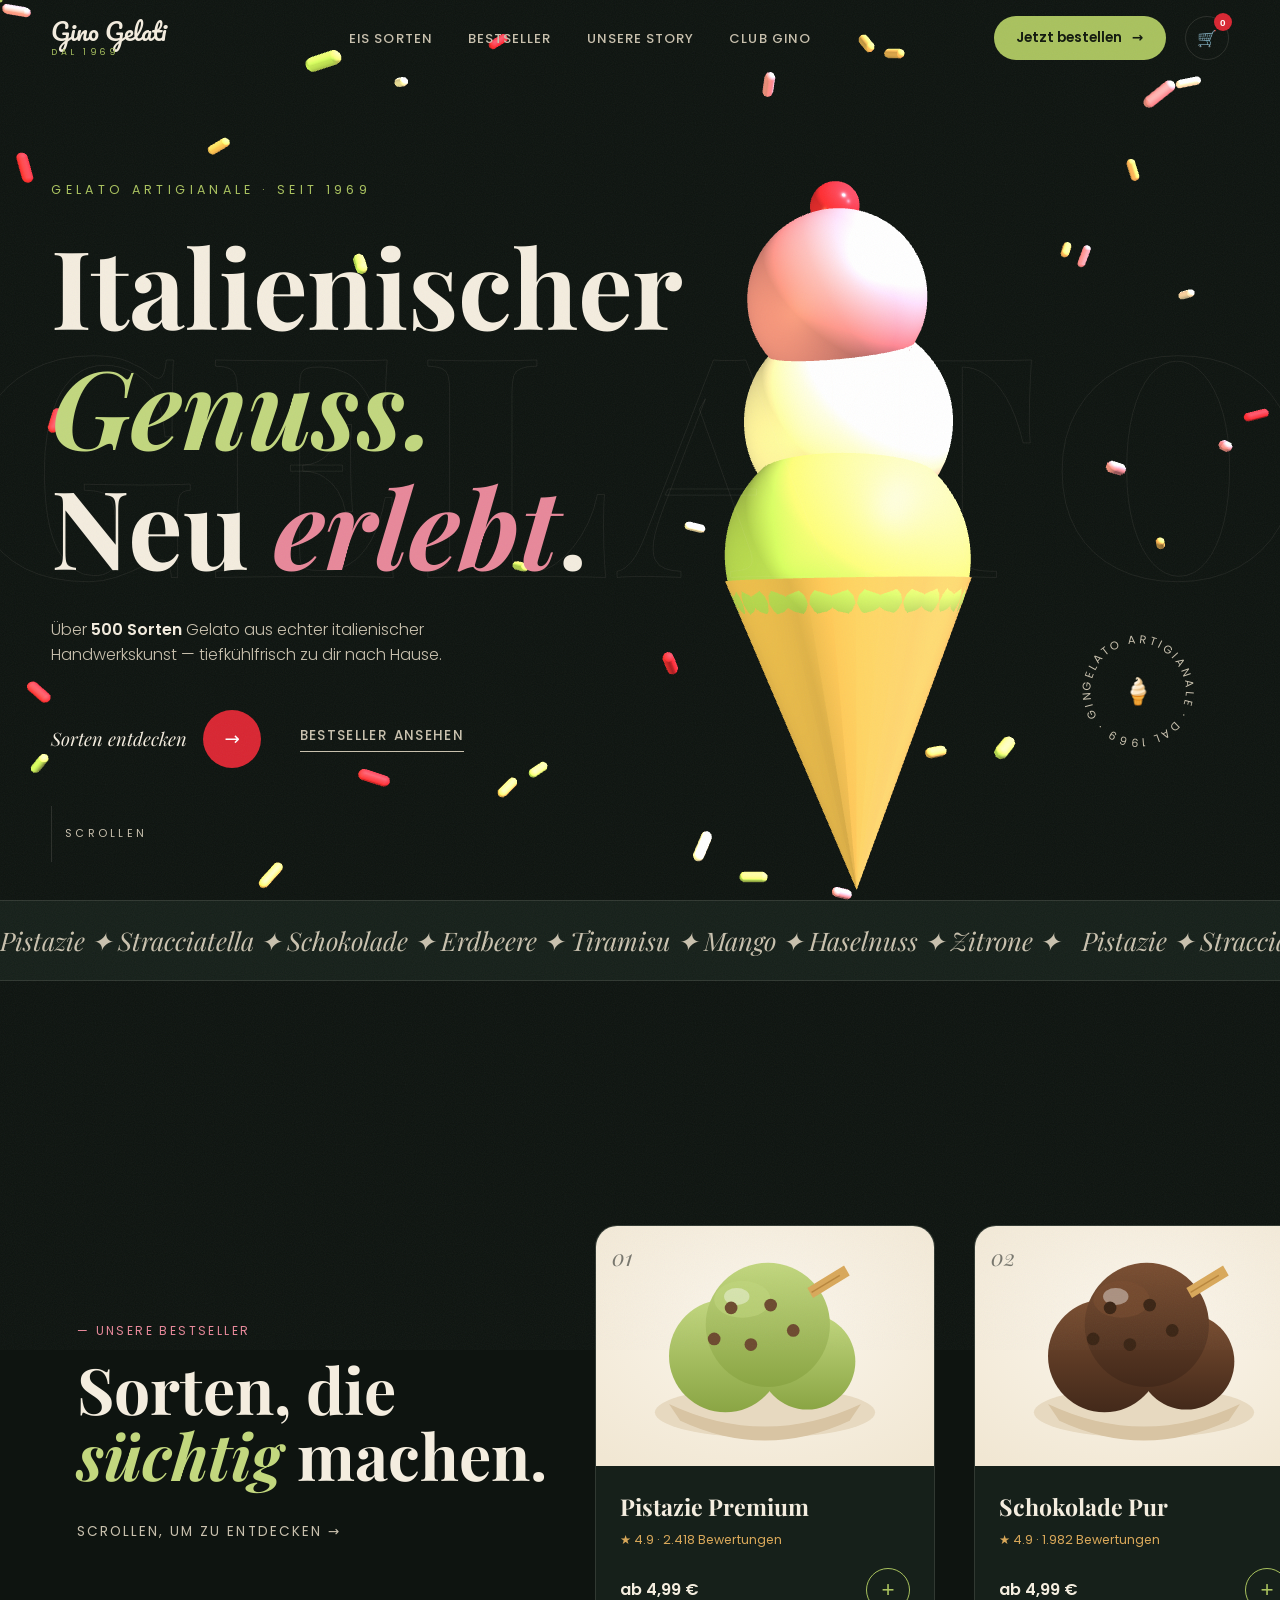
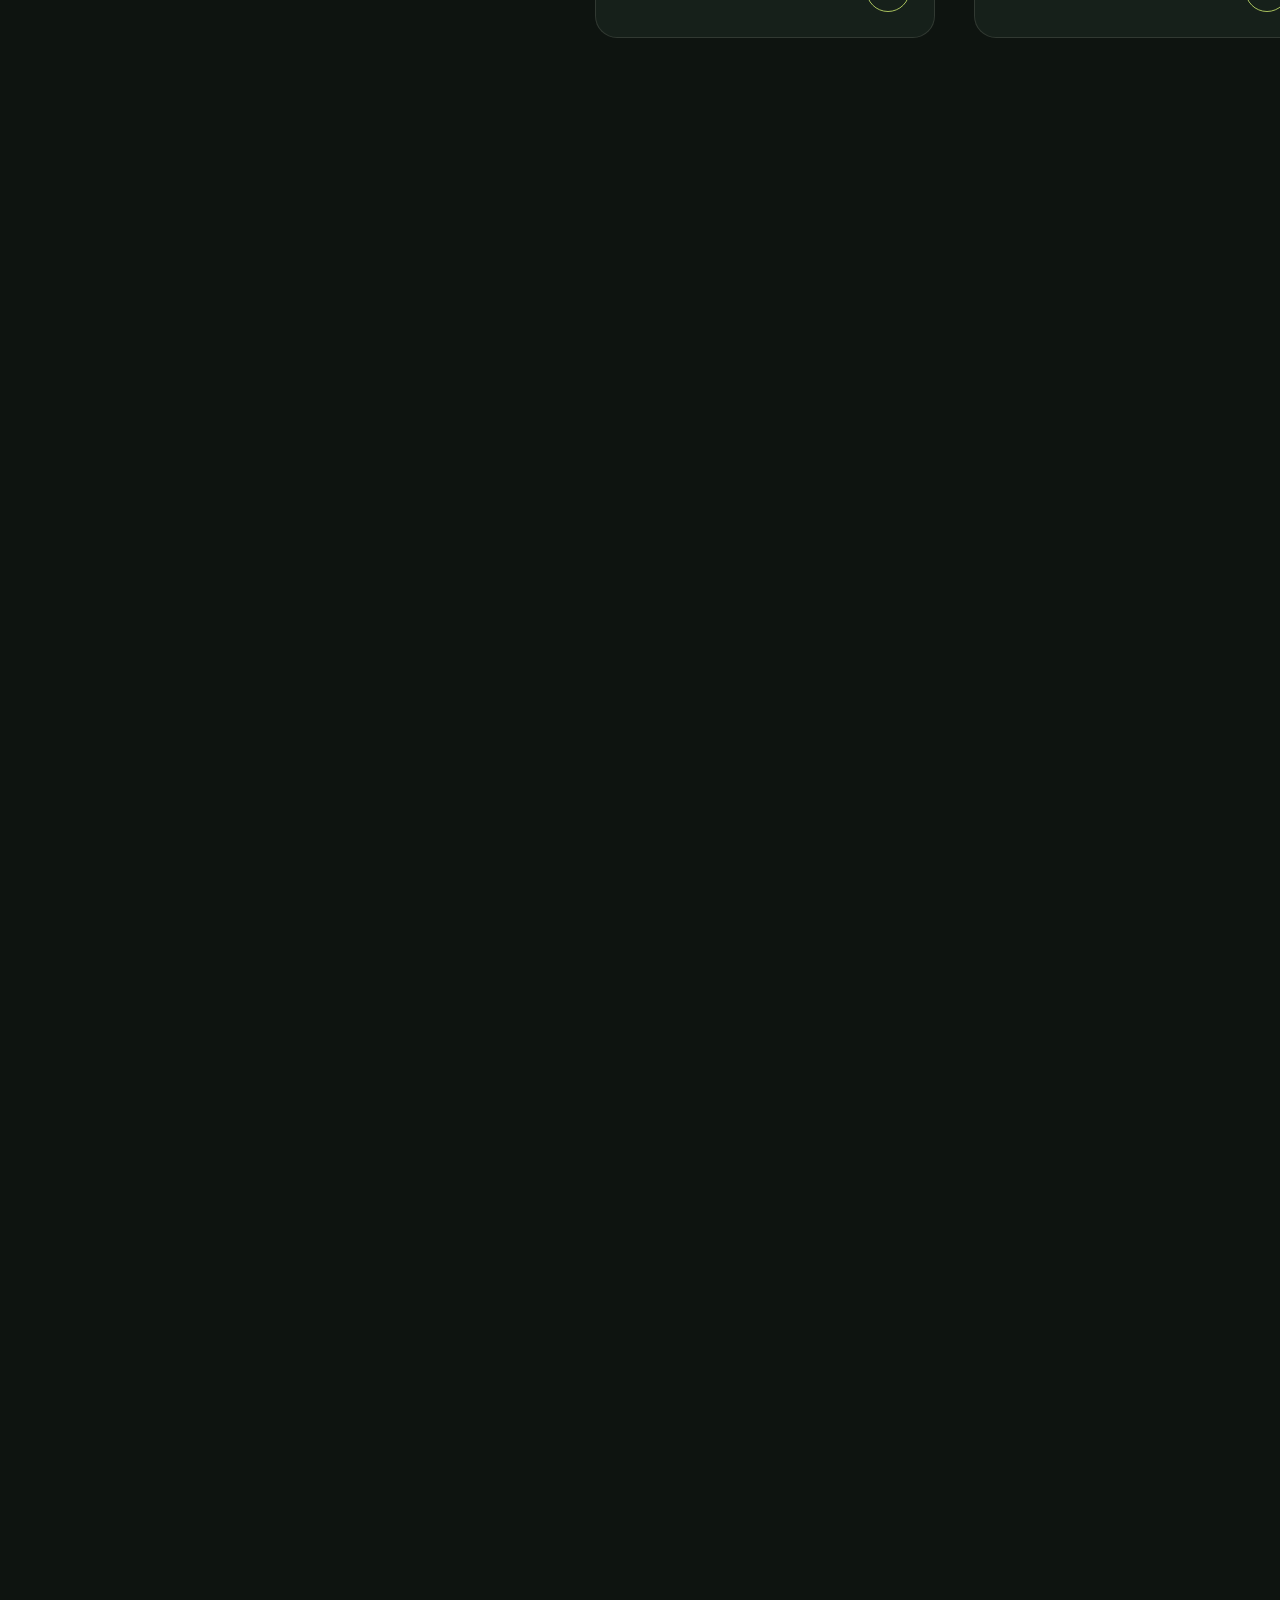
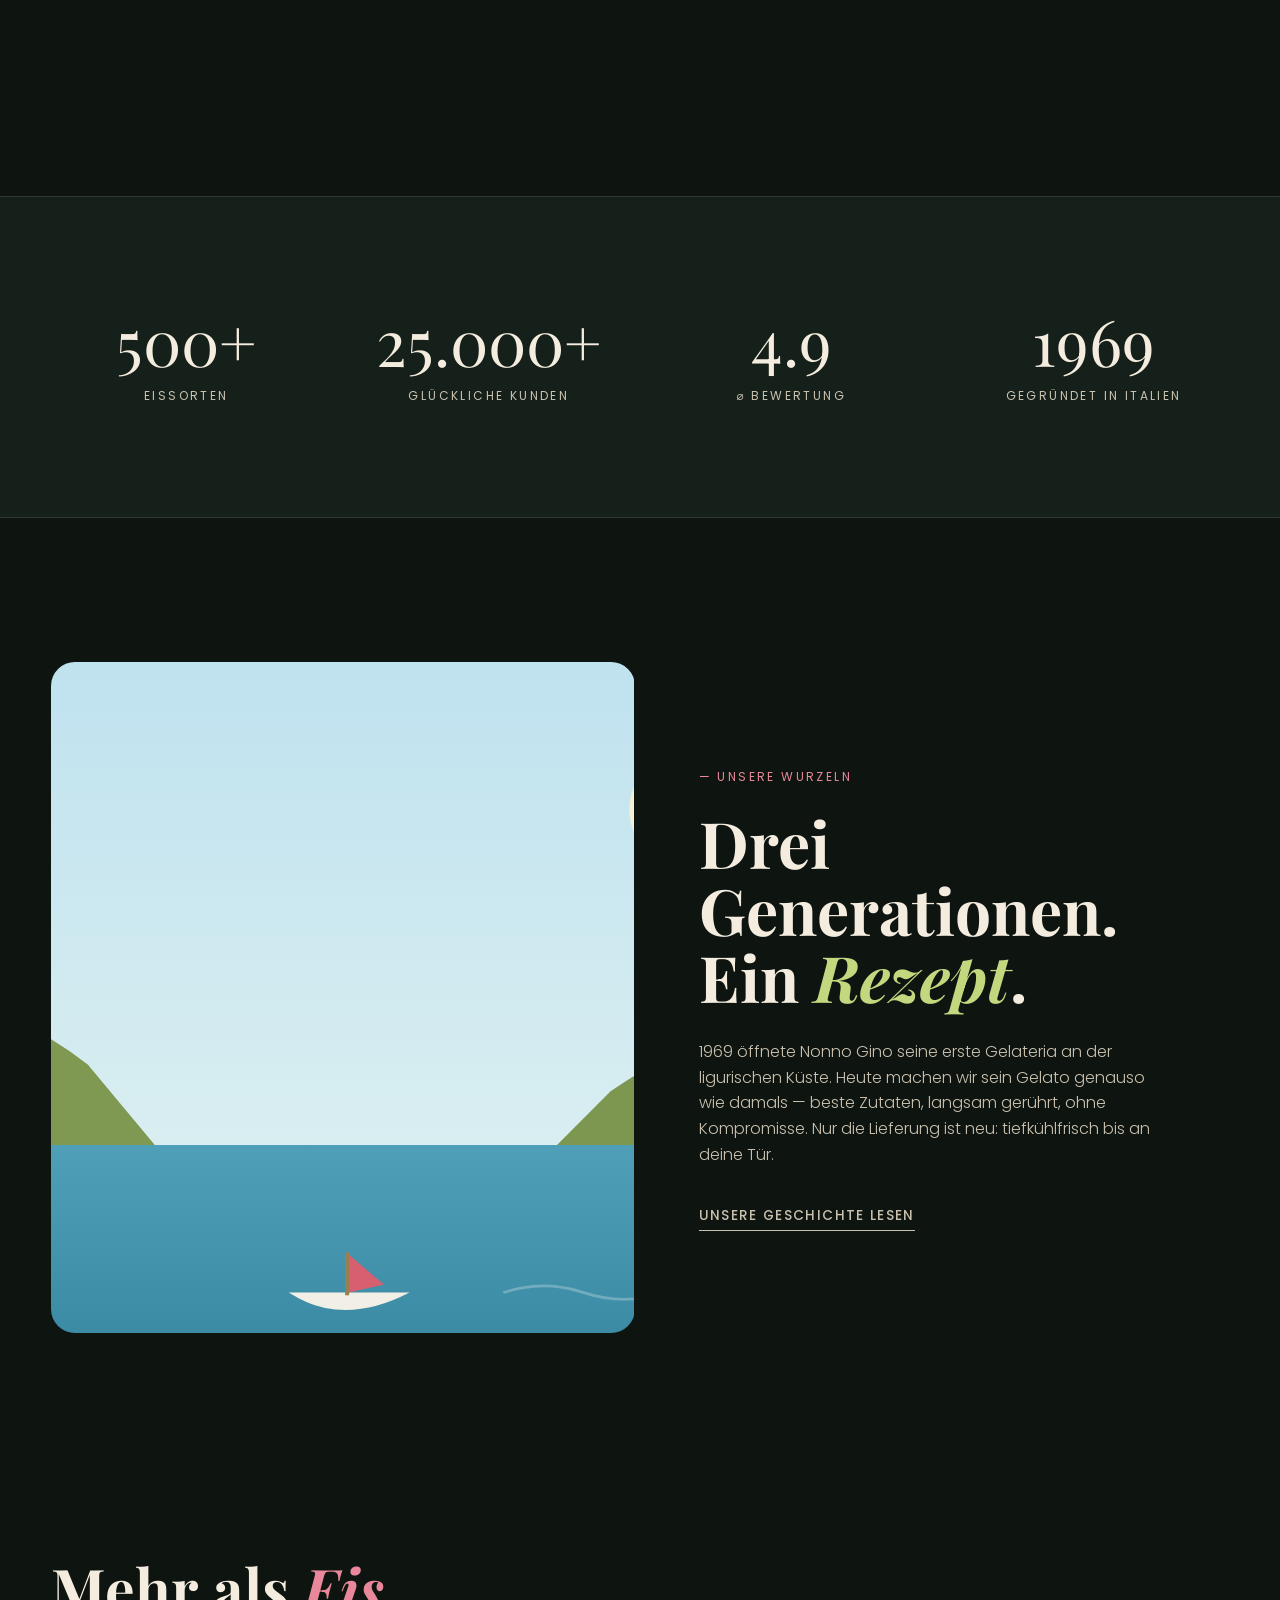
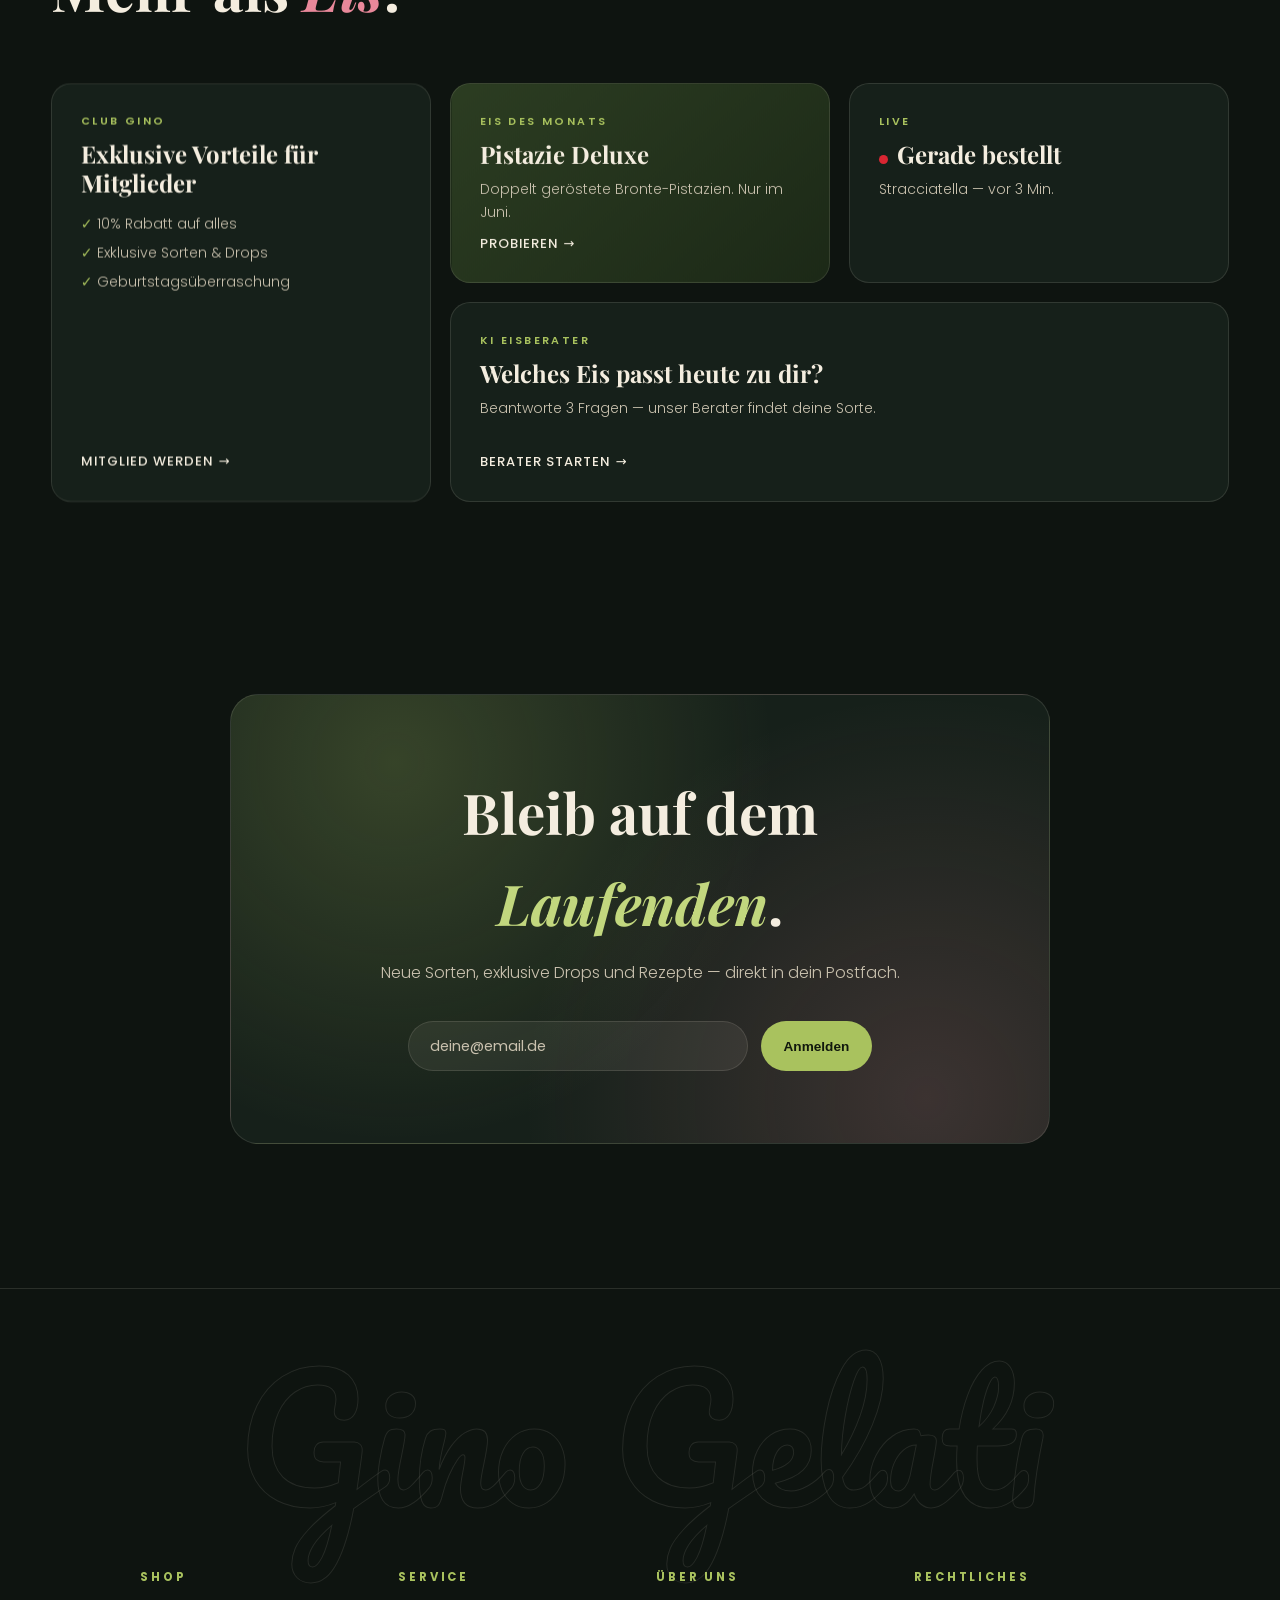
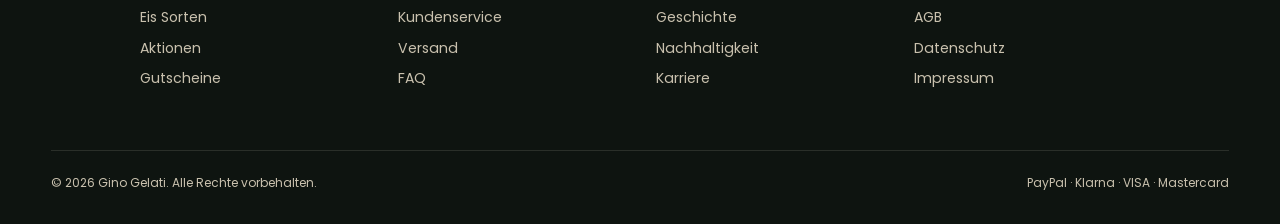
==== commit ed3b8f90: "Fix: leere Seite verhindern, wenn Animations-Libs nicht laden Ursache: schlug gsap/three/lenis fehl " ====
--- a/index.html
+++ b/index.html
@@ -20,6 +20,15 @@
       <div class="preloader__bar"><span id="preBar"></span></div>
     </div>
   </div>
+  <script>
+    /* Failsafe: Preloader IMMER entfernen – auch wenn Animations-Libs
+       (gsap/three/lenis) im Browser nicht laden. Verhindert leere Seite. */
+    (function () {
+      function lift() { var p = document.getElementById('preloader'); if (p) p.classList.add('done'); }
+      window.addEventListener('load', function () { setTimeout(lift, 1600); });
+      setTimeout(lift, 3000); // absolute Notbremse
+    })();
+  </script>
 
   <!-- Custom Cursor -->
   <div class="cursor" id="cursor"></div>
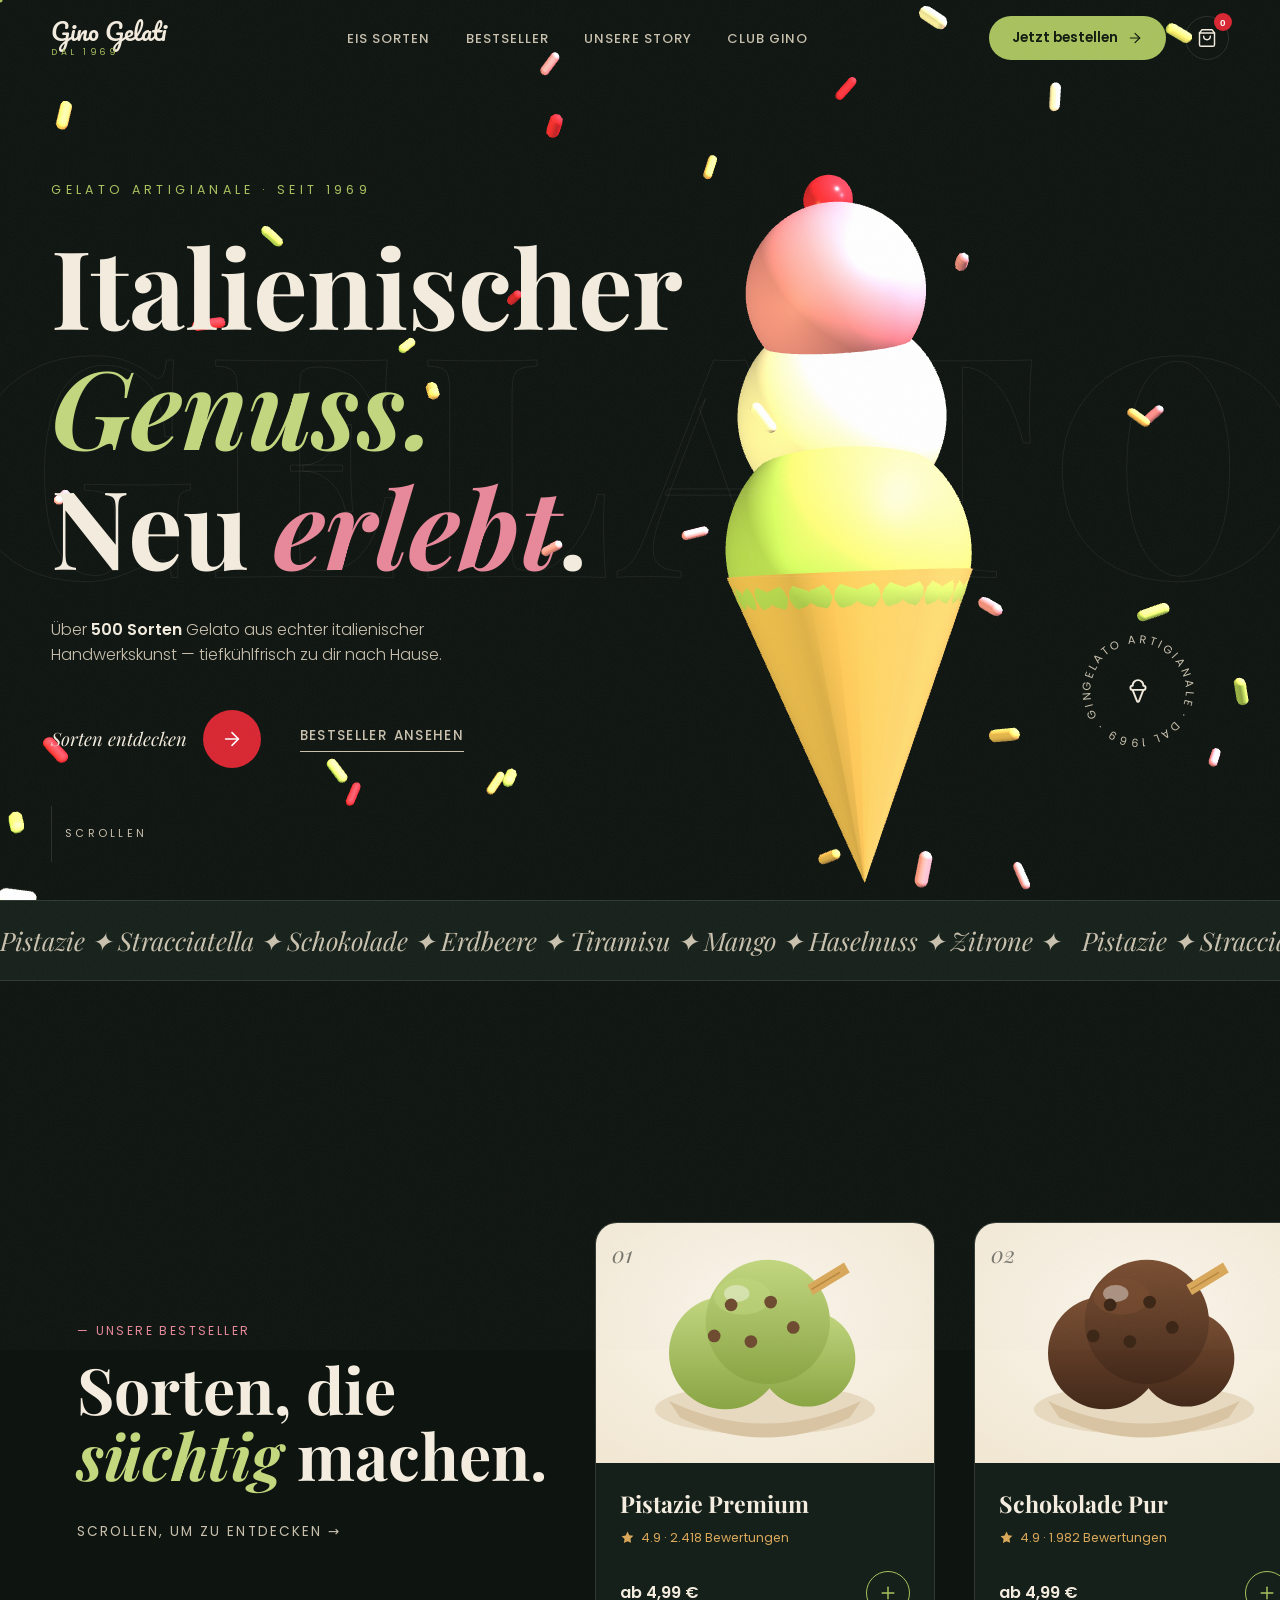
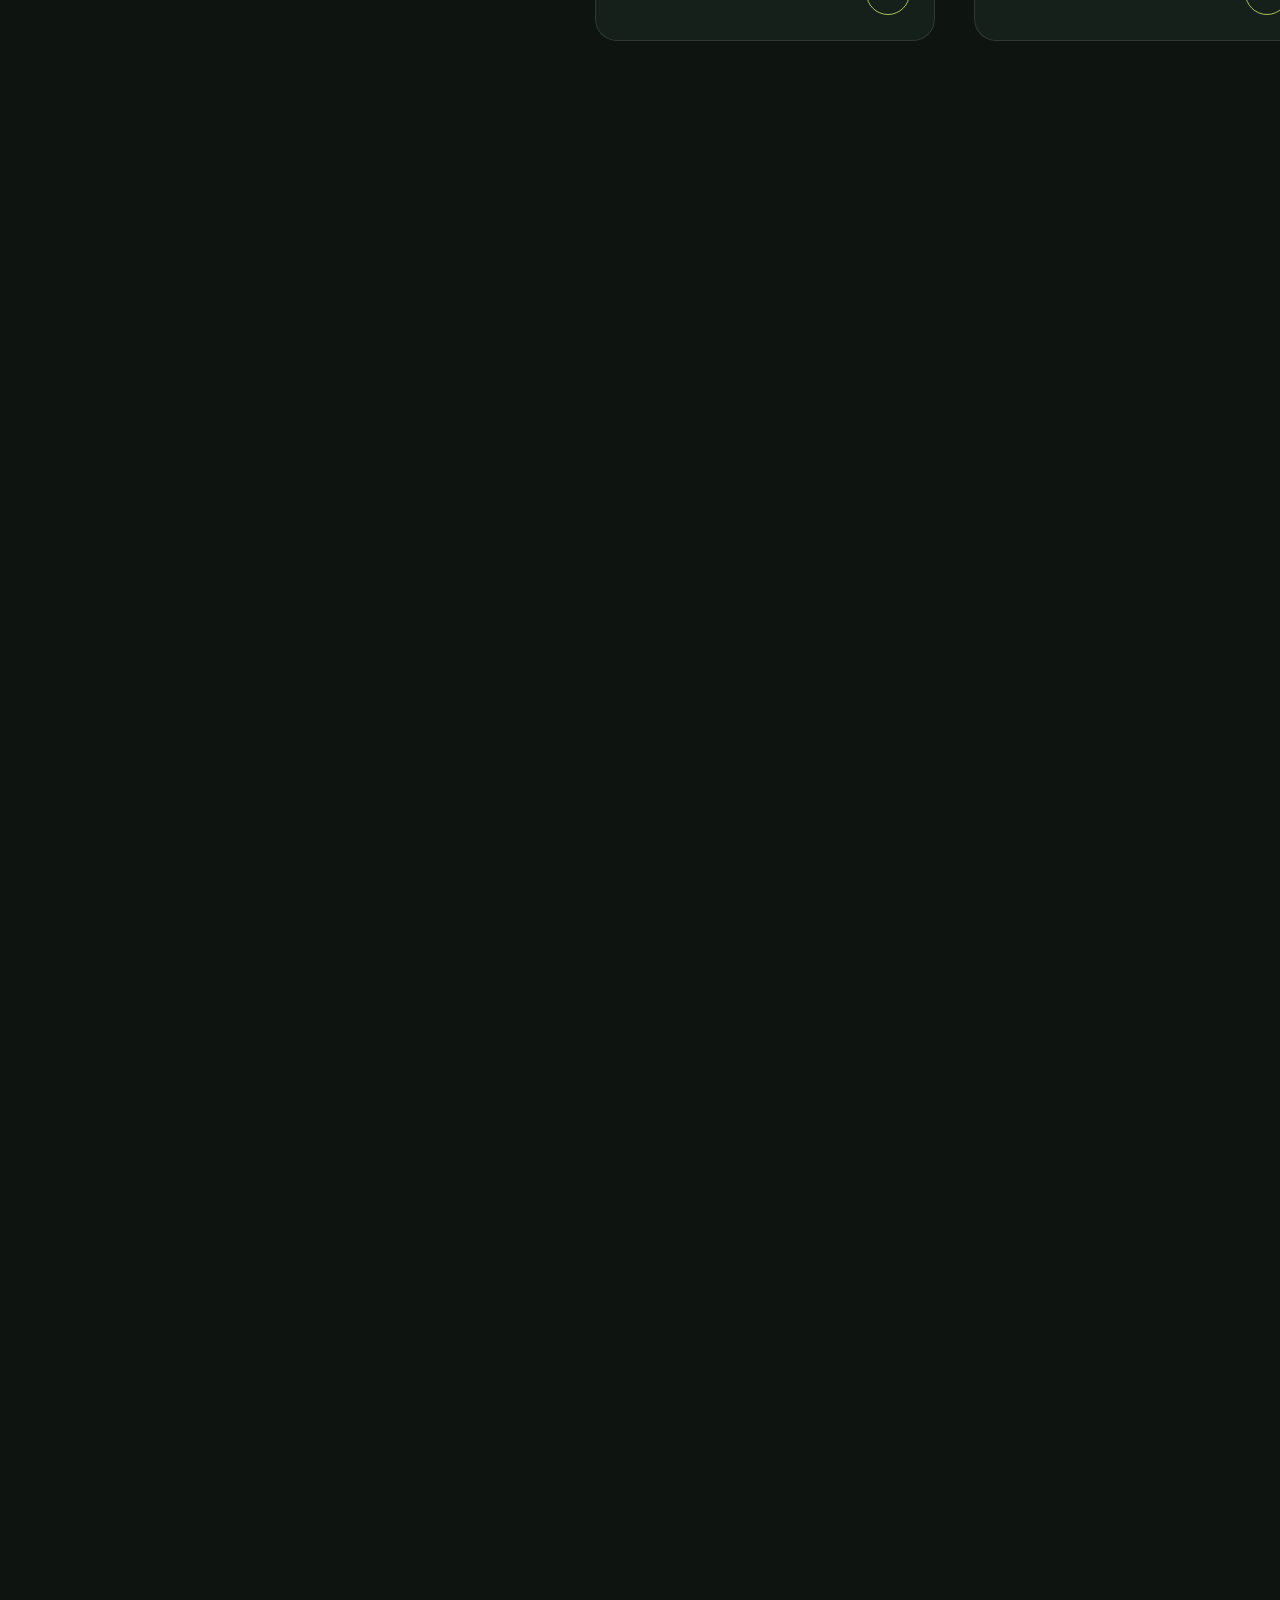
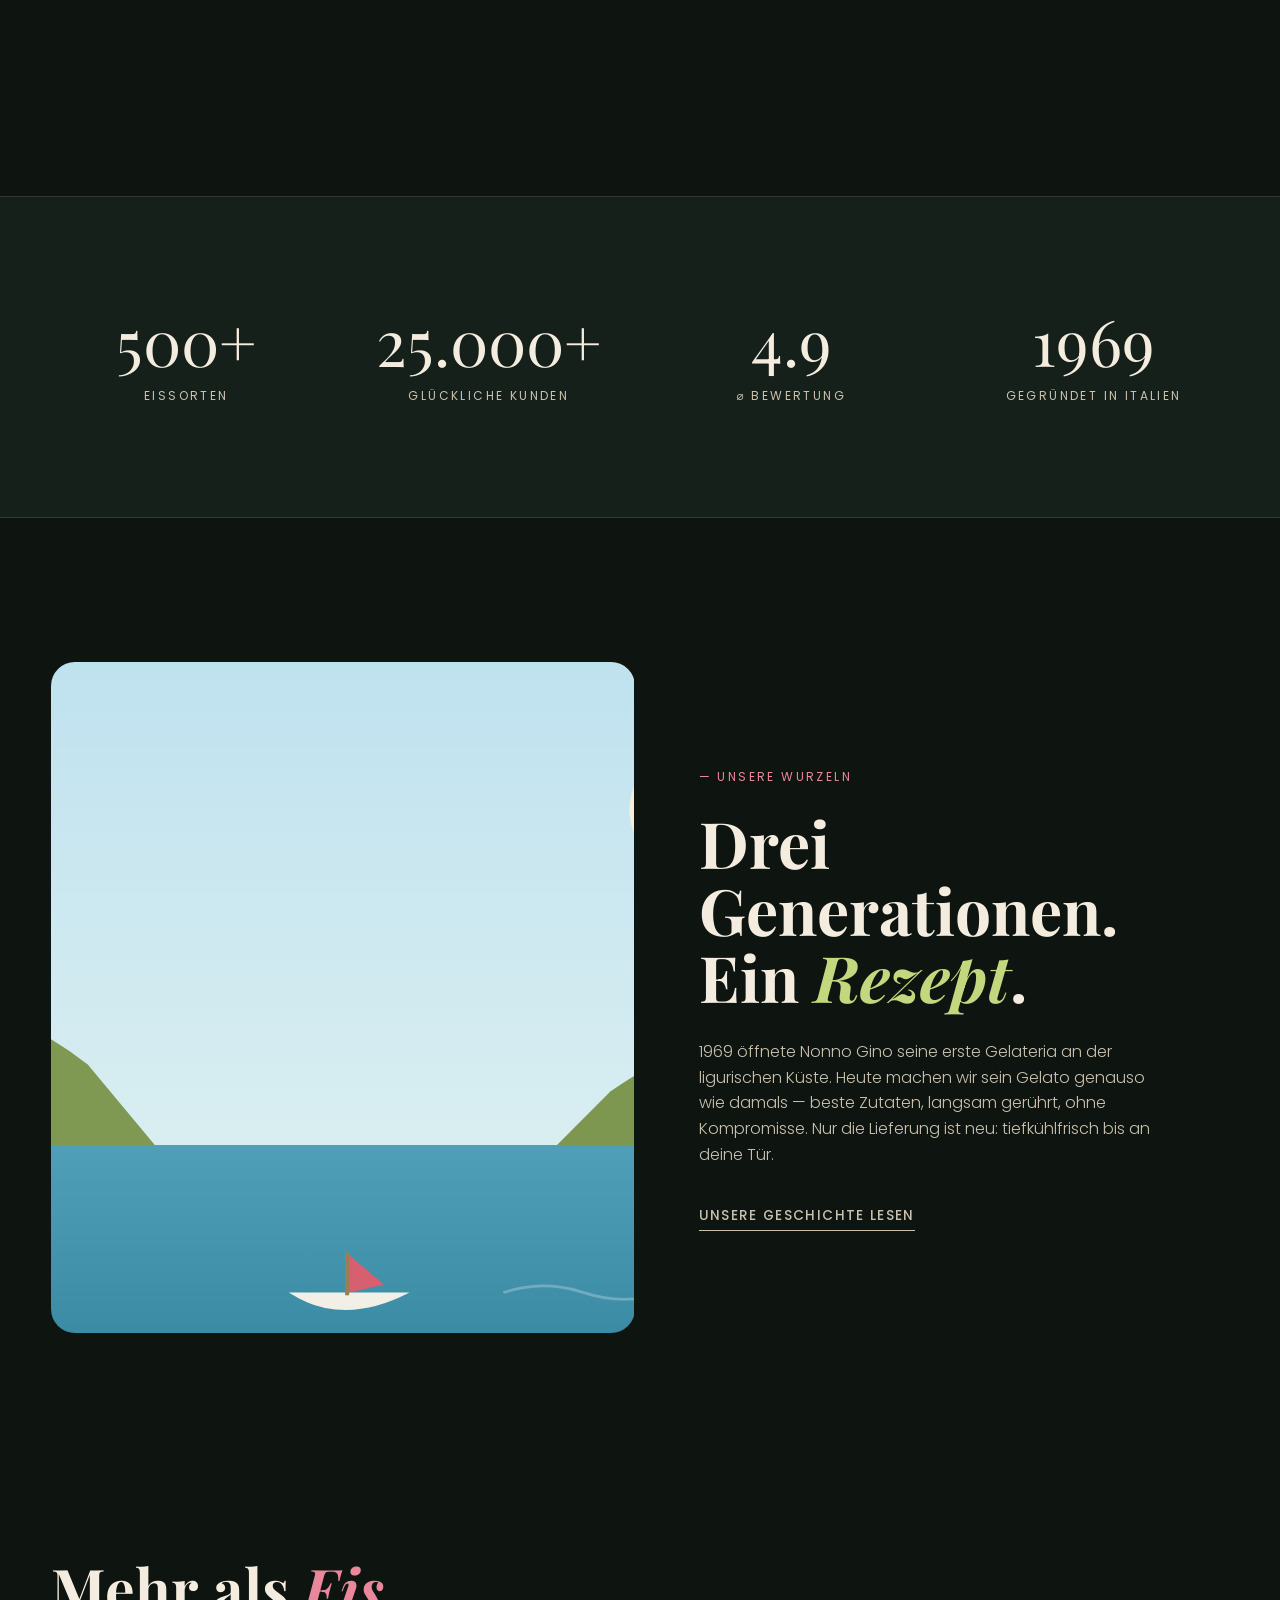
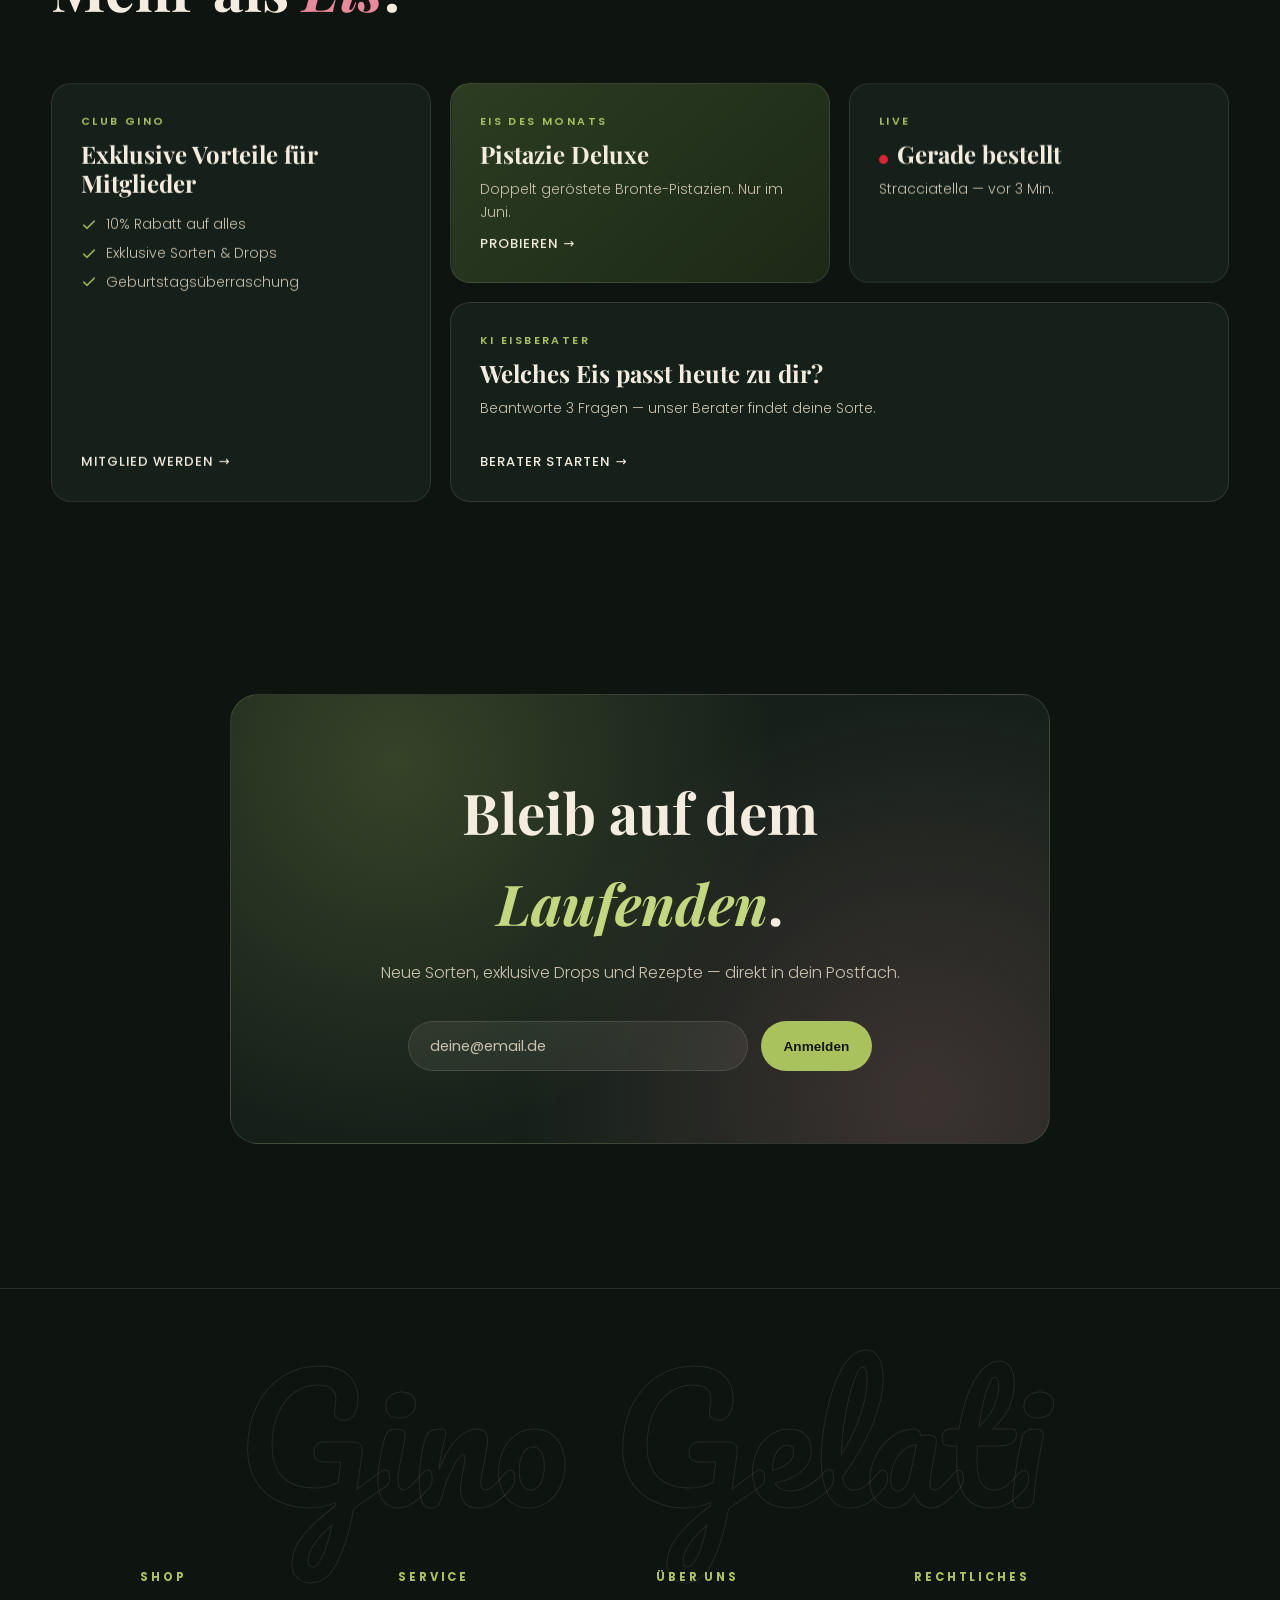
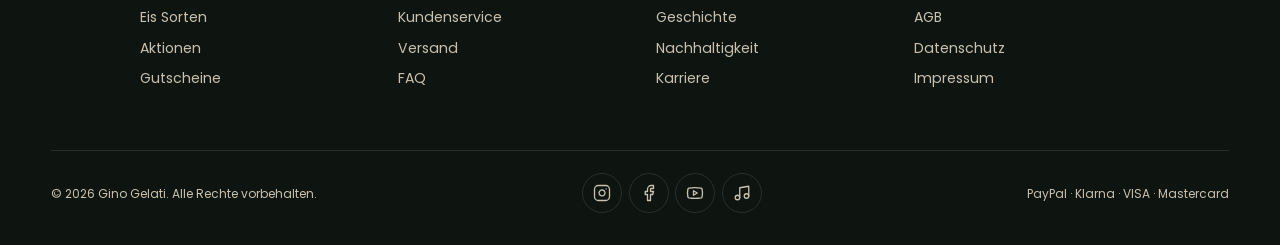
==== commit e4705ff2: "Craft-Politur nach Taste- und Emil-Kowalski-Regeln Anti-Slop (Taste): - Alle Emojis im UI durch Luci" ====
--- a/index.html
+++ b/index.html
@@ -11,6 +11,26 @@
   <link rel="stylesheet" href="modern.css" />
 </head>
 <body>
+
+  <!-- ============ ICON SPRITE (Lucide-Stil, strokeWidth 1.75) ============ -->
+  <svg width="0" height="0" style="position:absolute" aria-hidden="true" focusable="false">
+    <defs>
+      <symbol id="i-bag" viewBox="0 0 24 24">
+        <path d="M6 2 3 6v14a2 2 0 0 0 2 2h14a2 2 0 0 0 2-2V6l-3-4Z"/><path d="M3 6h18"/><path d="M16 10a4 4 0 0 1-8 0"/>
+      </symbol>
+      <symbol id="i-cone" viewBox="0 0 24 24">
+        <path d="m7 11 4.08 10.35a1 1 0 0 0 1.84 0L17 11"/><path d="M17 7A5 5 0 0 0 7 7"/><path d="M17 7a2 2 0 0 1 0 4H7a2 2 0 0 1 0-4"/>
+      </symbol>
+      <symbol id="i-arrow" viewBox="0 0 24 24"><path d="M5 12h14"/><path d="m12 5 7 7-7 7"/></symbol>
+      <symbol id="i-plus" viewBox="0 0 24 24"><path d="M5 12h14"/><path d="M12 5v14"/></symbol>
+      <symbol id="i-check" viewBox="0 0 24 24"><path d="M20 6 9 17l-5-5"/></symbol>
+      <symbol id="i-star" viewBox="0 0 24 24"><path d="M12 2.5l2.9 5.88 6.49.94-4.7 4.58 1.11 6.46L12 17.8l-5.8 3.05 1.1-6.46L2.6 9.82l6.5-.94z"/></symbol>
+      <symbol id="i-instagram" viewBox="0 0 24 24"><rect width="20" height="20" x="2" y="2" rx="5"/><path d="M16 11.37A4 4 0 1 1 12.63 8 4 4 0 0 1 16 11.37z"/><line x1="17.5" x2="17.51" y1="6.5" y2="6.5"/></symbol>
+      <symbol id="i-facebook" viewBox="0 0 24 24"><path d="M18 2h-3a5 5 0 0 0-5 5v3H7v4h3v8h4v-8h3l1-4h-4V7a1 1 0 0 1 1-1h3z"/></symbol>
+      <symbol id="i-youtube" viewBox="0 0 24 24"><path d="M2.5 17a24.12 24.12 0 0 1 0-10 2 2 0 0 1 1.4-1.4 49.56 49.56 0 0 1 16.2 0A2 2 0 0 1 21.5 7a24.12 24.12 0 0 1 0 10 2 2 0 0 1-1.4 1.4 49.55 49.55 0 0 1-16.2 0A2 2 0 0 1 2.5 17"/><path d="m10 15 5-3-5-3z"/></symbol>
+      <symbol id="i-music" viewBox="0 0 24 24"><path d="M9 18V5l12-2v13"/><circle cx="6" cy="18" r="3"/><circle cx="18" cy="16" r="3"/></symbol>
+    </defs>
+  </svg>
 
   <!-- ============ PRELOADER ============ -->
   <div class="preloader" id="preloader">
@@ -55,9 +75,11 @@
       </nav>
       <div class="nav__actions">
         <a href="eis-sorten.html" class="btn-pill" data-magnetic>Jetzt bestellen
-          <span class="btn-pill__arrow">→</span>
+          <svg class="icon btn-pill__arrow"><use href="#i-arrow"/></svg>
         </a>
-        <button class="nav__cart" aria-label="Warenkorb" data-hover>🛒<em id="cartBadge">0</em></button>
+        <button class="nav__cart" aria-label="Warenkorb" data-hover>
+          <svg class="icon"><use href="#i-bag"/></svg><em id="cartBadge">0</em>
+        </button>
       </div>
     </div>
   </header>
@@ -79,7 +101,7 @@
         Handwerkskunst — tiefkühlfrisch zu dir nach Hause.</p>
       <div class="hero__cta reveal-fade">
         <a href="eis-sorten.html" class="btn-big" data-magnetic>
-          <span>Sorten entdecken</span><span class="btn-big__circle">→</span>
+          <span>Sorten entdecken</span><span class="btn-big__circle"><svg class="icon"><use href="#i-arrow"/></svg></span>
         </a>
         <a href="#bestseller" class="btn-line" data-hover>Bestseller ansehen</a>
       </div>
@@ -91,7 +113,7 @@
         <defs><path id="circ" d="M60,60 m -44,0 a44,44 0 1,1 88,0 a44,44 0 1,1 -88,0"/></defs>
         <text><textPath href="#circ">GELATO ARTIGIANALE · DAL 1969 · GINO GELATI ·</textPath></text>
       </svg>
-      <span class="hero__badge-center">🍦</span>
+      <span class="hero__badge-center"><svg class="icon"><use href="#i-cone"/></svg></span>
     </div>
 
     <div class="hero__scrollhint" aria-hidden="true">
@@ -123,9 +145,9 @@
           <div class="hcard__media" style="--img:url('assets/scoop-pistazie.svg')"><span class="hcard__num">01</span></div>
           <div class="hcard__body">
             <h3>Pistazie Premium</h3>
-            <p class="hcard__meta">★ 4.9 · 2.418 Bewertungen</p>
-            <div class="hcard__row"><span class="hcard__price">ab 4,99 €</span>
-              <button class="hcard__add" data-add data-hover>+</button></div>
+            <p class="hcard__meta"><svg class="icon icon--star"><use href="#i-star"/></svg> 4.9 · 2.418 Bewertungen</p>
+            <div class="hcard__row"><span class="hcard__price">ab 4,99 €</span>
+              <button class="hcard__add" data-add data-hover aria-label="In den Warenkorb"><svg class="icon"><use href="#i-plus"/></svg></button></div>
           </div>
         </article>
 
@@ -133,9 +155,9 @@
           <div class="hcard__media" style="--img:url('assets/scoop-schoko.svg')"><span class="hcard__num">02</span></div>
           <div class="hcard__body">
             <h3>Schokolade Pur</h3>
-            <p class="hcard__meta">★ 4.9 · 1.982 Bewertungen</p>
-            <div class="hcard__row"><span class="hcard__price">ab 4,99 €</span>
-              <button class="hcard__add" data-add data-hover>+</button></div>
+            <p class="hcard__meta"><svg class="icon icon--star"><use href="#i-star"/></svg> 4.9 · 1.982 Bewertungen</p>
+            <div class="hcard__row"><span class="hcard__price">ab 4,99 €</span>
+              <button class="hcard__add" data-add data-hover aria-label="In den Warenkorb"><svg class="icon"><use href="#i-plus"/></svg></button></div>
           </div>
         </article>
 
@@ -143,9 +165,9 @@
           <div class="hcard__media" style="--img:url('assets/scoop-erdbeere.svg')"><span class="hcard__num">03</span></div>
           <div class="hcard__body">
             <h3>Erdbeere</h3>
-            <p class="hcard__meta">★ 4.8 · 864 Bewertungen</p>
-            <div class="hcard__row"><span class="hcard__price">ab 4,99 €</span>
-              <button class="hcard__add" data-add data-hover>+</button></div>
+            <p class="hcard__meta"><svg class="icon icon--star"><use href="#i-star"/></svg> 4.8 · 864 Bewertungen</p>
+            <div class="hcard__row"><span class="hcard__price">ab 4,99 €</span>
+              <button class="hcard__add" data-add data-hover aria-label="In den Warenkorb"><svg class="icon"><use href="#i-plus"/></svg></button></div>
           </div>
         </article>
 
@@ -153,9 +175,9 @@
           <div class="hcard__media" style="--img:url('assets/scoop-haselnuss.svg')"><span class="hcard__num">04</span></div>
           <div class="hcard__body">
             <h3>Haselnuss Krokant</h3>
-            <p class="hcard__meta">★ 4.9 · 1.557 Bewertungen</p>
-            <div class="hcard__row"><span class="hcard__price">ab 4,99 €</span>
-              <button class="hcard__add" data-add data-hover>+</button></div>
+            <p class="hcard__meta"><svg class="icon icon--star"><use href="#i-star"/></svg> 4.9 · 1.557 Bewertungen</p>
+            <div class="hcard__row"><span class="hcard__price">ab 4,99 €</span>
+              <button class="hcard__add" data-add data-hover aria-label="In den Warenkorb"><svg class="icon"><use href="#i-plus"/></svg></button></div>
           </div>
         </article>
 
@@ -163,15 +185,15 @@
           <div class="hcard__media" style="--img:url('assets/scoop-stracciatella.svg')"><span class="hcard__num">05</span></div>
           <div class="hcard__body">
             <h3>Stracciatella</h3>
-            <p class="hcard__meta">★ 4.8 · 945 Bewertungen</p>
-            <div class="hcard__row"><span class="hcard__price">ab 4,99 €</span>
-              <button class="hcard__add" data-add data-hover>+</button></div>
+            <p class="hcard__meta"><svg class="icon icon--star"><use href="#i-star"/></svg> 4.8 · 945 Bewertungen</p>
+            <div class="hcard__row"><span class="hcard__price">ab 4,99 €</span>
+              <button class="hcard__add" data-add data-hover aria-label="In den Warenkorb"><svg class="icon"><use href="#i-plus"/></svg></button></div>
           </div>
         </article>
 
         <div class="hend">
           <a href="eis-sorten.html" class="btn-big btn-big--ghost" data-magnetic>
-            <span>Alle 500+ Sorten</span><span class="btn-big__circle">→</span>
+            <span>Alle 500+ Sorten</span><span class="btn-big__circle"><svg class="icon"><use href="#i-arrow"/></svg></span>
           </a>
         </div>
 
@@ -216,10 +238,10 @@
       <article class="bcard bcard--tall" data-tilt>
         <span class="bcard__tag">Club Gino</span>
         <h3>Exklusive Vorteile für Mitglieder</h3>
-        <ul>
-          <li>10% Rabatt auf alles</li>
-          <li>Exklusive Sorten &amp; Drops</li>
-          <li>Geburtstagsüberraschung</li>
+        <ul class="checklist">
+          <li><svg class="icon"><use href="#i-check"/></svg>10% Rabatt auf alles</li>
+          <li><svg class="icon"><use href="#i-check"/></svg>Exklusive Sorten &amp; Drops</li>
+          <li><svg class="icon"><use href="#i-check"/></svg>Geburtstagsüberraschung</li>
         </ul>
         <a href="#" class="bcard__link" data-hover>Mitglied werden →</a>
         <div class="bcard__glow"></div>
@@ -282,6 +304,12 @@
     </div>
     <div class="footer__base">
       <span>© 2026 Gino Gelati. Alle Rechte vorbehalten.</span>
+      <div class="footer__social">
+        <a href="#" aria-label="Instagram" data-hover><svg class="icon"><use href="#i-instagram"/></svg></a>
+        <a href="#" aria-label="Facebook" data-hover><svg class="icon"><use href="#i-facebook"/></svg></a>
+        <a href="#" aria-label="YouTube" data-hover><svg class="icon"><use href="#i-youtube"/></svg></a>
+        <a href="#" aria-label="TikTok" data-hover><svg class="icon"><use href="#i-music"/></svg></a>
+      </div>
       <span>PayPal · Klarna · VISA · Mastercard</span>
     </div>
   </footer>
--- a/modern.css
+++ b/modern.css
@@ -14,9 +14,34 @@
   --line: rgba(244, 237, 223, .12);
   --font-display: 'Playfair Display', serif;
   --font-body: 'Poppins', system-ui, sans-serif;
+
+  /* Eigene Easing-Kurven (CSS-Defaults sind zu schwach) – Emil Kowalski */
+  --ease-out: cubic-bezier(0.23, 1, 0.32, 1);
+  --ease-in-out: cubic-bezier(0.77, 0, 0.175, 1);
+  --ease-drawer: cubic-bezier(0.32, 0.72, 0, 1);
+  --dur-press: 140ms;
+
+  /* getönte Schatten statt generischem Grau */
+  --shadow-pistachio: 0 18px 50px rgba(169, 194, 94, .14);
+  --shadow-berry: 0 18px 50px rgba(232, 136, 154, .14);
+  --shadow-ink: 0 24px 60px rgba(0, 0, 0, .35);
+
+  /* z-index-Skala (Disziplin: nie über 50) */
+  --z-nav: 20;
+  --z-progress: 30;
+  --z-grain: 35;
+  --z-preloader: 45;
+  --z-cursor: 50; /* Ausnahme dokumentiert: Custom-Cursor muss über allem liegen */
 }
 
 * { margin: 0; padding: 0; box-sizing: border-box; }
+
+/* Lucide-Stil Icons – ersetzen Emojis im gesamten UI */
+.icon {
+  width: 1.25em; height: 1.25em; display: inline-block; vertical-align: middle;
+  fill: none; stroke: currentColor; stroke-width: 1.75;
+  stroke-linecap: round; stroke-linejoin: round; flex: none;
+}
 html { scroll-behavior: auto; }
 html.lenis, html.lenis body { height: auto; }
 .lenis.lenis-smooth { scroll-behavior: auto !important; }
@@ -36,7 +61,7 @@
 
 /* ============ PRELOADER ============ */
 .preloader {
-  position: fixed; inset: 0; z-index: 1000; background: var(--bg);
+  position: fixed; inset: 0; z-index: var(--z-preloader); background: var(--bg);
   display: grid; place-items: center;
   transition: transform .9s cubic-bezier(.76, 0, .24, 1);
 }
@@ -48,7 +73,7 @@
 .preloader__bar span { display: block; height: 100%; width: 0%; background: var(--pistachio); transition: width .2s ease; }
 
 /* ============ CURSOR ============ */
-.cursor, .cursor-dot { position: fixed; top: 0; left: 0; pointer-events: none; z-index: 999; border-radius: 50%; }
+.cursor, .cursor-dot { position: fixed; top: 0; left: 0; pointer-events: none; z-index: var(--z-cursor); border-radius: 50%; }
 .cursor {
   width: 36px; height: 36px; border: 1.5px solid rgba(244,237,223,.5);
   transform: translate(-50%, -50%);
@@ -60,12 +85,12 @@
 
 /* ============ PROGRESS / GRAIN ============ */
 .progress {
-  position: fixed; top: 0; left: 0; height: 3px; width: 100%; z-index: 998;
+  position: fixed; top: 0; left: 0; height: 3px; width: 100%; z-index: var(--z-progress);
   background: linear-gradient(90deg, var(--pistachio), var(--gold), var(--red));
   transform-origin: 0 50%; transform: scaleX(0);
 }
 .grain {
-  position: fixed; inset: -50%; z-index: 997; pointer-events: none; opacity: .05;
+  position: fixed; inset: -50%; z-index: var(--z-grain); pointer-events: none; opacity: .05;
   background-image: url("data:image/svg+xml,%3Csvg xmlns='http://www.w3.org/2000/svg' width='300' height='300'%3E%3Cfilter id='n'%3E%3CfeTurbulence type='fractalNoise' baseFrequency='0.9' numOctaves='2'/%3E%3C/filter%3E%3Crect width='100%25' height='100%25' filter='url(%23n)'/%3E%3C/svg%3E");
   animation: grain 8s steps(10) infinite;
 }
@@ -75,7 +100,7 @@
 }
 
 /* ============ NAV ============ */
-.nav { position: fixed; top: 0; left: 0; right: 0; z-index: 900; transition: background .4s ease, backdrop-filter .4s ease, border-color .4s ease; border-bottom: 1px solid transparent; }
+.nav { position: fixed; top: 0; left: 0; right: 0; z-index: var(--z-nav); transition: background .4s ease, backdrop-filter .4s ease, border-color .4s ease; border-bottom: 1px solid transparent; }
 .nav.is-scrolled { background: rgba(14,20,16,.7); backdrop-filter: blur(16px); border-color: var(--line); }
 .nav__inner { display: flex; align-items: center; justify-content: space-between; padding: 1rem 4vw; }
 .nav__logo { display: inline-flex; flex-direction: column; line-height: 1; }
@@ -278,7 +303,62 @@
 .footer__grid h4 { font-size: .72rem; letter-spacing: .25em; text-transform: uppercase; color: var(--pistachio); margin-bottom: 1rem; font-family: var(--font-body); }
 .footer__grid a { display: block; color: var(--cream-dim); font-size: .88rem; padding-block: .25rem; transition: color .2s ease, transform .2s ease; }
 .footer__grid a:hover { color: var(--cream); transform: translateX(4px); }
-.footer__base { display: flex; justify-content: space-between; gap: 1rem; flex-wrap: wrap; margin-top: 3.5rem; padding-top: 1.4rem; border-top: 1px solid var(--line); color: var(--cream-dim); font-size: .75rem; }
+.footer__base { display: flex; justify-content: space-between; align-items: center; gap: 1rem; flex-wrap: wrap; margin-top: 3.5rem; padding-top: 1.4rem; border-top: 1px solid var(--line); color: var(--cream-dim); font-size: .75rem; }
+.footer__social { display: flex; gap: .4rem; }
+.footer__social a {
+  width: 40px; height: 40px; border-radius: 50%; display: grid; place-items: center;
+  border: 1px solid var(--line); color: var(--cream-dim);
+  transition: color var(--dur-press) var(--ease-out), border-color var(--dur-press) var(--ease-out), transform var(--dur-press) var(--ease-out);
+}
+.footer__social .icon { width: 18px; height: 18px; }
+
+/* ============================================================
+   CRAFT-LAYER — Emil Kowalski + Taste
+   Press-Feedback, getönte Schatten, Icon-Feinheiten, Touch-Schutz
+   ============================================================ */
+
+/* Icon-Größen je Kontext */
+.nav__cart .icon { width: 20px; height: 20px; }
+.btn-pill__arrow { width: 16px; height: 16px; }
+.btn-big__circle .icon { width: 22px; height: 22px; }
+.hero__badge-center .icon { width: 26px; height: 26px; color: var(--cream); }
+.hcard__add .icon { width: 20px; height: 20px; }
+.icon--star { width: 15px; height: 15px; fill: var(--gold); stroke: none; }
+.hcard__meta { display: inline-flex; align-items: center; gap: .35rem; }
+
+/* Checkliste mit echten Check-Icons statt ✓-Zeichen */
+.checklist { list-style: none; display: grid; gap: .5rem; margin-top: .4rem; }
+.checklist li { display: flex; align-items: center; gap: .55rem; color: var(--cream-dim); font-size: .88rem; font-weight: 300; }
+.checklist .icon { width: 16px; height: 16px; color: var(--pistachio); stroke-width: 2.25; }
+.checklist li::before { content: none; } /* altes ✓-Zeichen entfernen */
+
+/* Press-Feedback: scale(0.97) – nur Maus/Touch, GPU-only.
+   ease-out, ~140ms; Buttons müssen sich angefasst anfühlen. */
+.btn-pill, .nav__cart, .hcard__add, .footer__social a,
+.cta__form button, .btn-big__circle, .wish, .bcard__link {
+  transition-property: transform, background, color, border-color, box-shadow;
+  transition-duration: var(--dur-press);
+  transition-timing-function: var(--ease-out);
+}
+.btn-pill:active, .nav__cart:active, .hcard__add:active,
+.footer__social a:active, .cta__form button:active { transform: scale(.96); }
+.btn-big:active .btn-big__circle { transform: scale(.94); }
+.btn-line:active { transform: scale(.98); }
+
+/* Hover-Veredelung: getönte Schatten + sanftes Anheben (GPU-only) */
+.hcard, .bcard { transition: transform .25s var(--ease-out), box-shadow .25s var(--ease-out); }
+
+/* Hover-Effekte nur auf echten Zeigegeräten – verhindert Sticky-Hover auf Touch */
+@media (hover: hover) and (pointer: fine) {
+  .hcard:hover { box-shadow: var(--shadow-ink); }
+  .bcard:hover { box-shadow: var(--shadow-pistachio); }
+  .hcard__add:hover { background: var(--pistachio); color: #11180d; }
+  .footer__social a:hover { color: var(--cream); border-color: var(--pistachio); transform: translateY(-2px); }
+}
+@media (hover: none) {
+  /* Touch: keine hängenbleibenden Transform-Hover */
+  .footer__grid a:hover, .hcard:hover, .bcard:hover { transform: none; }
+}
 
 /* ============ RESPONSIVE ============ */
 @media (max-width: 980px) {
